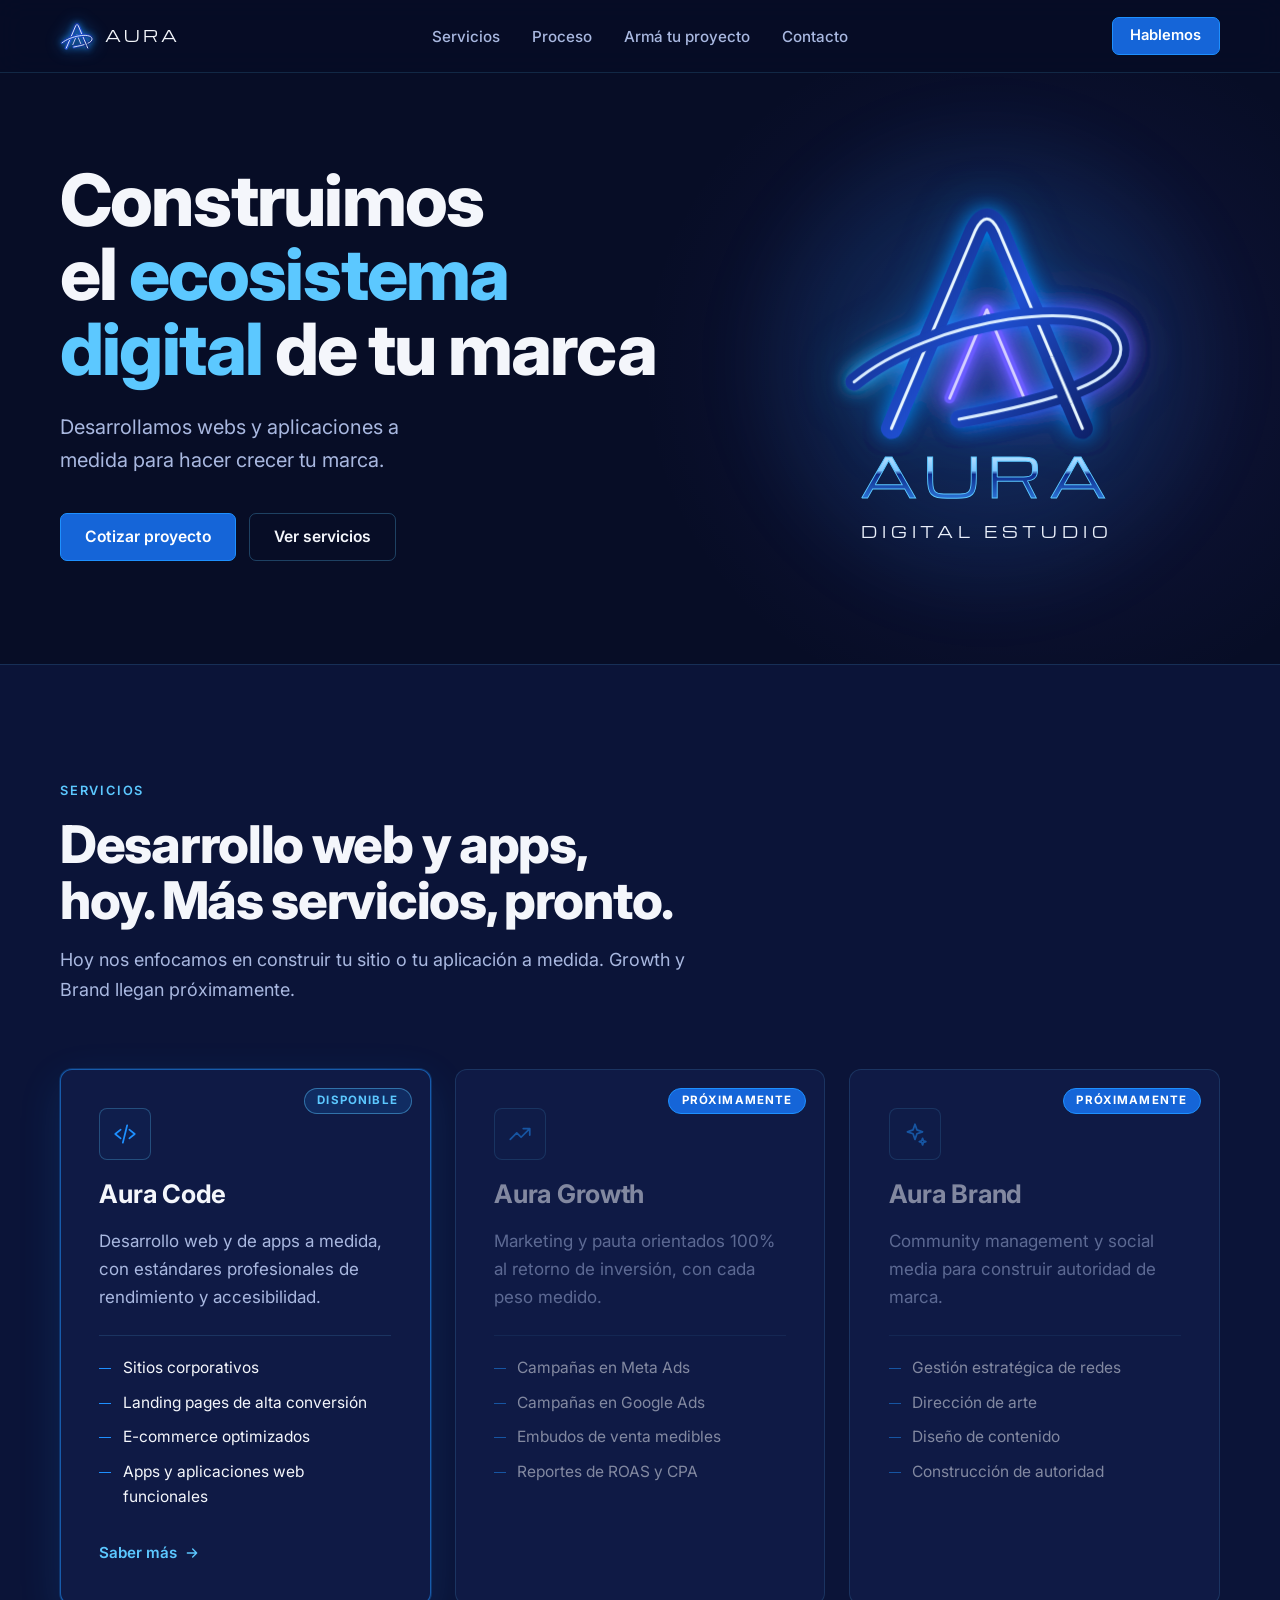
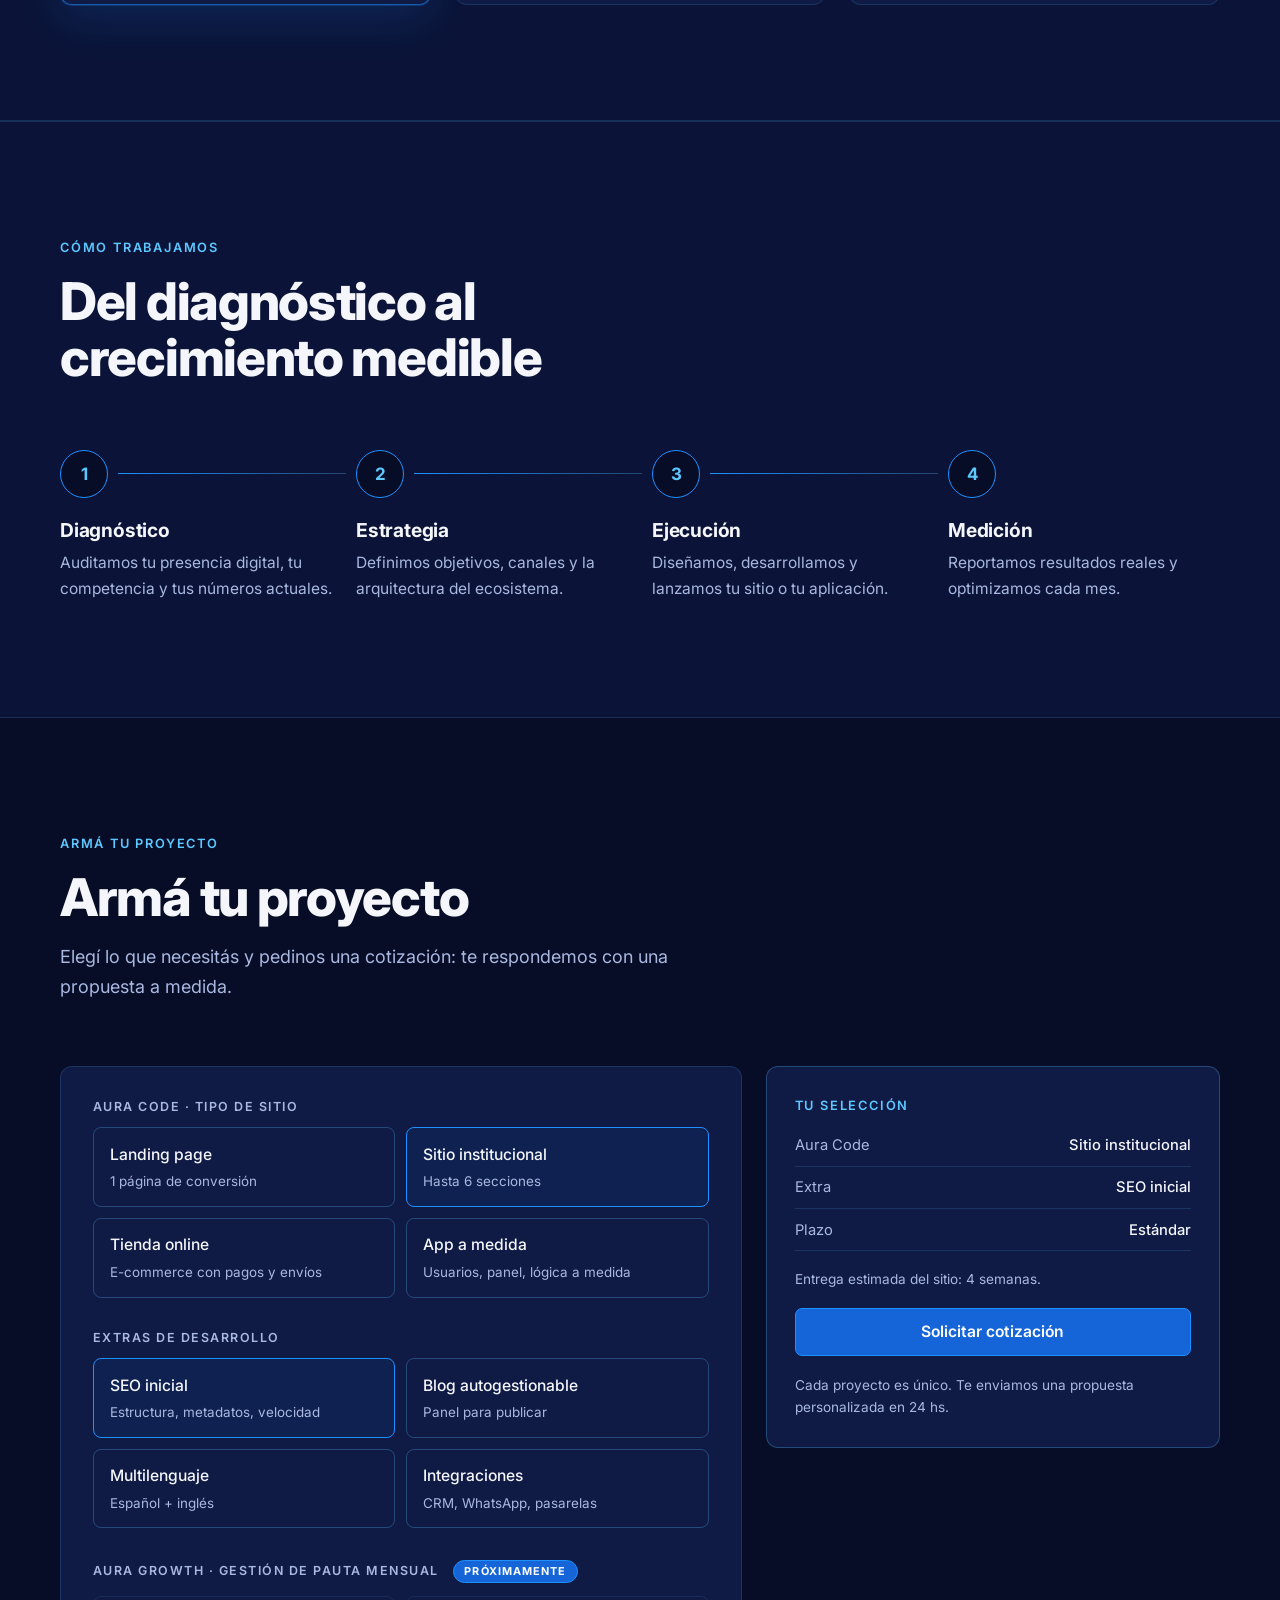
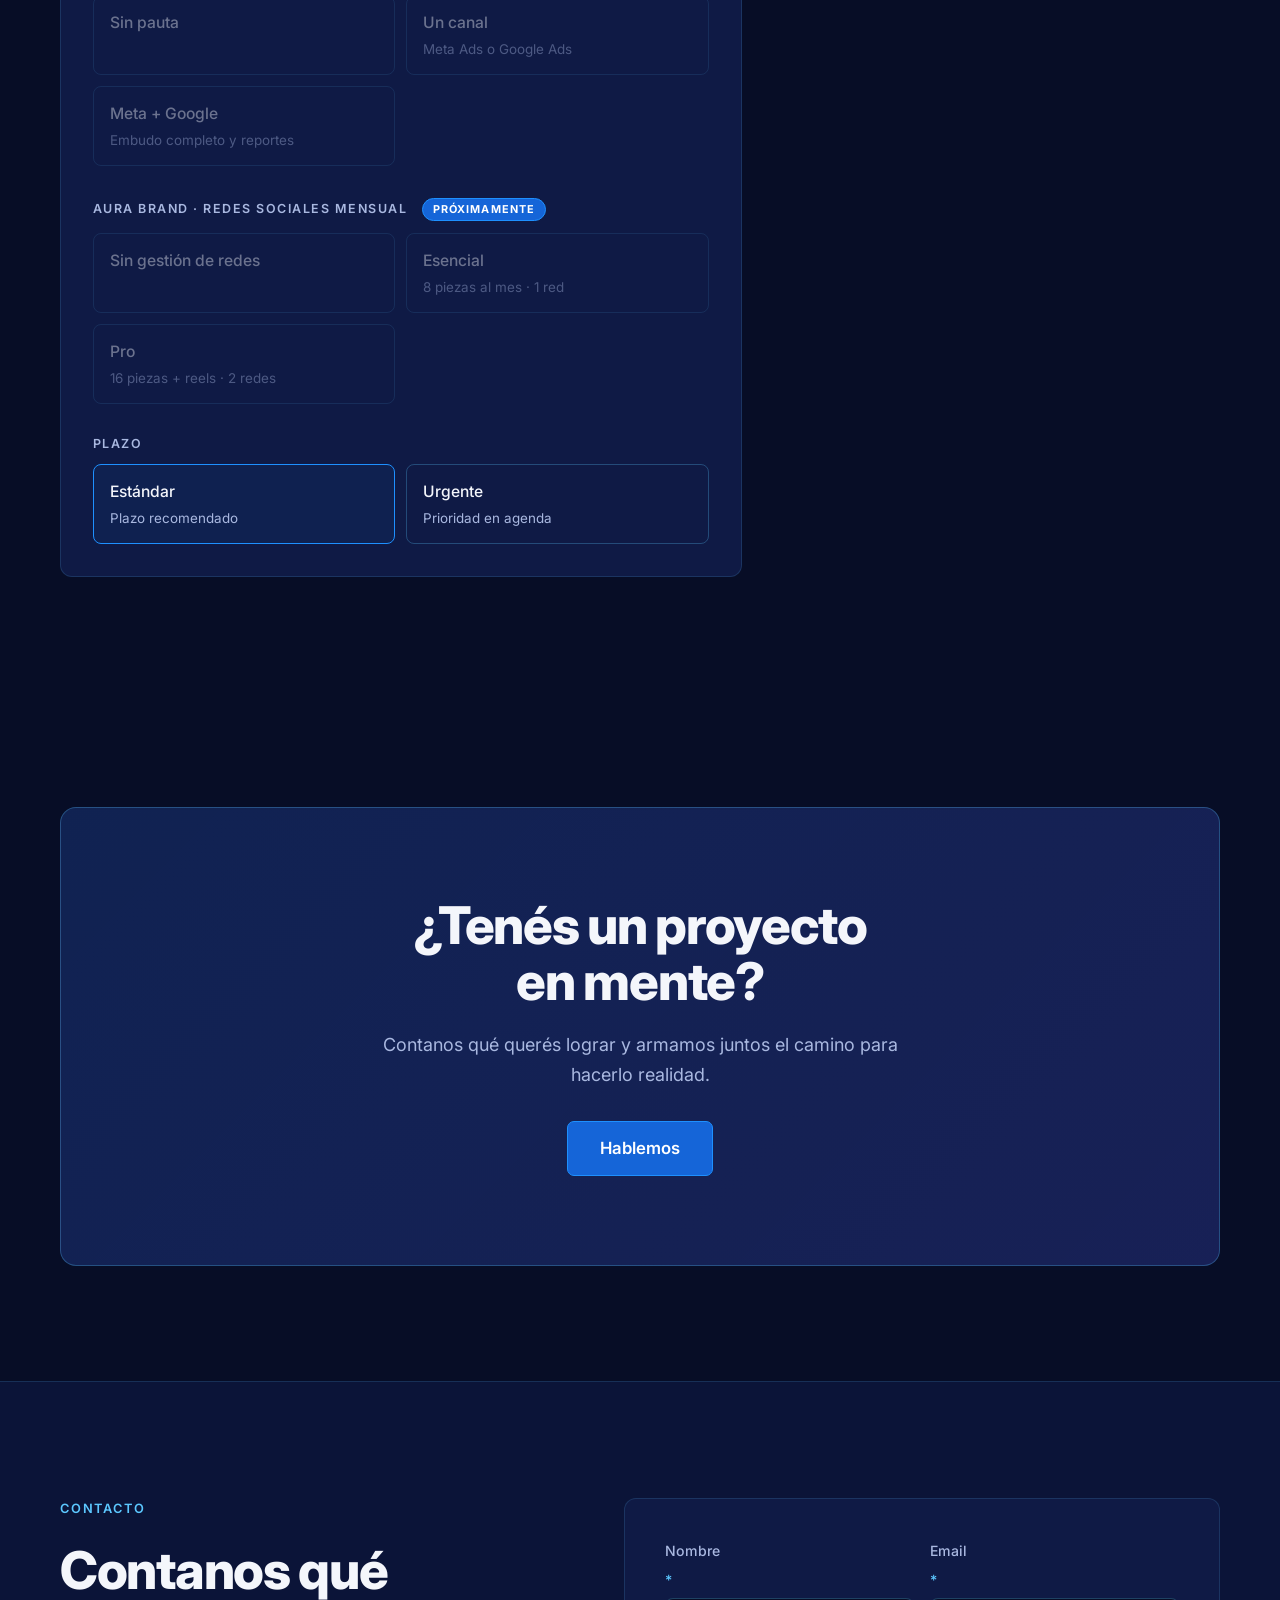
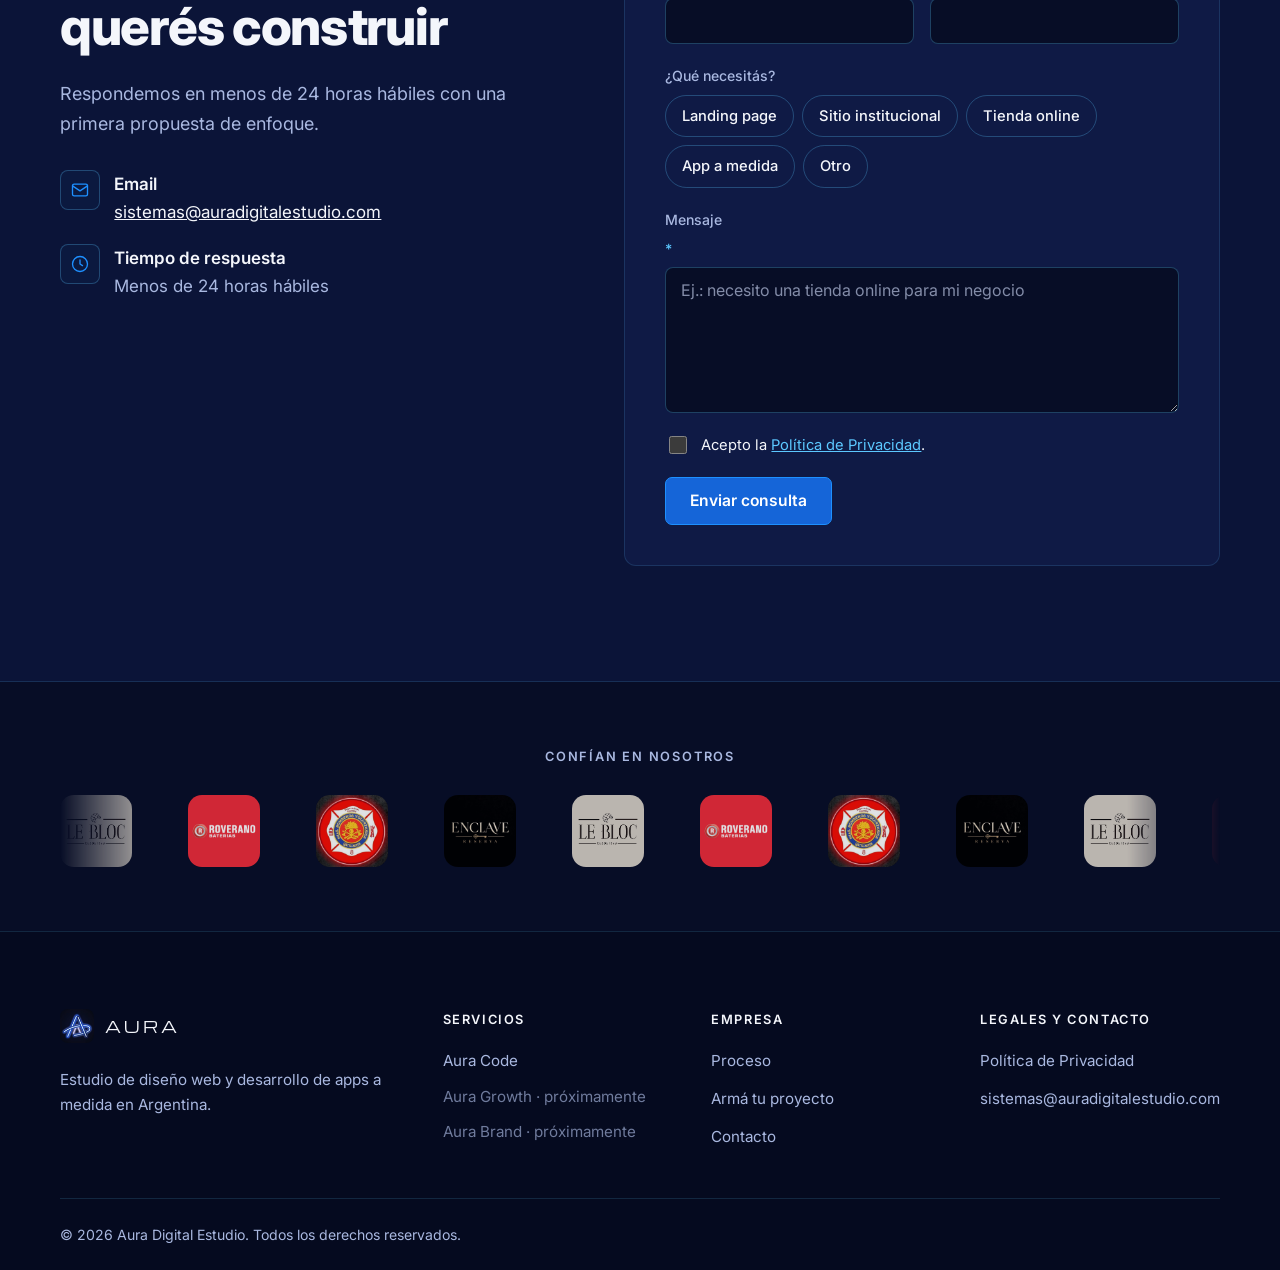
==== index.html @ 51f601b8 "Solo desarrollo web y apps activo (Growth y Brand 'Próximamente') y nuevo cliente Enclave Co-Authore" ====
<!doctype html>
<html lang="es">
<head>
<meta charset="utf-8">
<meta name="viewport" content="width=device-width,initial-scale=1,viewport-fit=cover">
<title>Aura Digital Estudio | Diseño web y desarrollo de apps a medida en Argentina</title>
<meta name="description" content="Estudio de diseño web y desarrollo de aplicaciones a medida en Argentina. Sitios, tiendas online y apps para hacer crecer tu marca. Pedí tu cotización online.">
<link rel="canonical" href="https://auradigitalestudio.com/">
<meta name="theme-color" content="#1e90ff">
<meta name="robots" content="index,follow,max-image-preview:large">

<!-- Open Graph / Twitter -->
<meta property="og:type" content="website">
<meta property="og:locale" content="es_AR">
<meta property="og:site_name" content="Aura Digital Estudio">
<meta property="og:title" content="Aura Digital Estudio | Diseño web y desarrollo de apps a medida en Argentina">
<meta property="og:description" content="Estudio de diseño web y desarrollo de aplicaciones a medida en Argentina. Sitios, tiendas online y apps para hacer crecer tu marca.">
<meta property="og:url" content="https://auradigitalestudio.com/">
<meta property="og:image" content="https://auradigitalestudio.com/img/og-image.jpg">
<meta property="og:image:width" content="1200">
<meta property="og:image:height" content="630">
<meta property="og:image:alt" content="Logo de Aura Digital Estudio, una letra A de neón azul y violeta">
<meta name="twitter:card" content="summary_large_image">
<meta name="twitter:title" content="Aura Digital Estudio | Diseño web y desarrollo de apps a medida en Argentina">
<meta name="twitter:description" content="Estudio de diseño web y desarrollo de aplicaciones a medida en Argentina. Sitios, tiendas online y apps para hacer crecer tu marca.">
<meta name="twitter:image" content="https://auradigitalestudio.com/img/og-image.jpg">

<!-- Favicons -->
<link rel="icon" href="favicon.ico?v=2" sizes="any">
<link rel="icon" type="image/png" sizes="32x32" href="favicon-32.png?v=2">
<link rel="apple-touch-icon" sizes="180x180" href="apple-touch-icon.png?v=2">
<link rel="manifest" href="site.webmanifest">

<!-- Fuentes -->
<link rel="preconnect" href="https://fonts.googleapis.com">
<link rel="preconnect" href="https://fonts.gstatic.com" crossorigin>
<link rel="stylesheet" href="https://fonts.googleapis.com/css2?family=Inter:wght@400;500;600;700;800&family=Michroma&display=swap">
<link rel="stylesheet" href="css/styles.css?v=10">
<link rel="stylesheet" href="css/logo.css?v=4">
<script>document.documentElement.classList.add("js")</script>

<script type="application/ld+json">
{
  "@context": "https://schema.org",
  "@type": "ProfessionalService",
  "name": "Aura Digital Estudio",
  "url": "https://auradigitalestudio.com/",
  "email": "sistemas@auradigitalestudio.com",
  "logo": "https://auradigitalestudio.com/img/logo.jpg",
  "image": "https://auradigitalestudio.com/img/og-image.jpg",
  "description": "Estudio de diseño web y desarrollo de apps a medida en Argentina.",
  "areaServed": { "@type": "Country", "name": "Argentina" },
  "knowsLanguage": "es-AR",
  "hasOfferCatalog": {
    "@type": "OfferCatalog",
    "name": "Servicios de Aura Digital Estudio",
    "itemListElement": [
      { "@type": "Offer", "itemOffered": { "@type": "Service", "name": "Aura Code", "description": "Desarrollo web y apps a medida." } }
    ]
  }
}
</script>
<script src="js/app.js?v=6" defer></script>
</head>
<body>
<a class="skip" href="#contenido">Saltar al contenido</a>

<nav class="nav" aria-label="Principal">
  <div class="wrap">
    <a class="brand" href="#inicio"><svg class="nav-logo" viewBox="70 0 260 260" width="34" height="34" aria-hidden="true" focusable="false"><defs><linearGradient id="nl-tube" gradientUnits="userSpaceOnUse" x1="80" y1="40" x2="320" y2="240"><stop offset="0" stop-color="#0a1a5c"/><stop offset=".5" stop-color="#1f4fd1"/><stop offset="1" stop-color="#0a1650"/></linearGradient></defs><g fill="none" stroke-linecap="round" stroke-linejoin="round"><path d="M118 222 L190 52 Q200 32 210 52 L282 222" stroke="url(#nl-tube)" stroke-width="26"/><path d="M118 222 L190 52 Q200 32 210 52 L282 222" stroke="#e8f7ff" stroke-width="7"/><path d="M168 196 L200 120 L232 196" stroke="#d6d0ff" stroke-width="7"/><path d="M86 182 C150 128 300 104 314 148 C324 182 250 200 176 214" stroke="url(#nl-tube)" stroke-width="22"/><path d="M86 182 C150 128 300 104 314 148 C324 182 250 200 176 214" stroke="#d9ecff" stroke-width="7"/></g><g fill="none" stroke-linecap="butt"><path d="M255.7 160 L272.7 200" stroke="url(#nl-tube)" stroke-width="26"/><path d="M255.7 160 L272.7 200" stroke="#e8f7ff" stroke-width="7"/></g></svg>AURA</a>
    <ul class="menu" id="menu">
      <li><a href="#servicios">Servicios</a></li>
      <li data-proj-link hidden><a href="#proyectos">Proyectos</a></li>
      <li><a href="#proceso">Proceso</a></li>
      <li><a href="#cotizador">Armá tu proyecto</a></li>
      <li><a href="#contacto">Contacto</a></li>
    </ul>
    <div class="nav-r">
      <a class="btn sm" href="#contacto">Hablemos</a>
      <button class="burger" id="burger" type="button" aria-expanded="false" aria-controls="menu" aria-label="Abrir menú">
        <svg class="b" viewBox="0 0 24 24" fill="none" stroke="currentColor" stroke-width="1.8" stroke-linecap="round" aria-hidden="true" focusable="false"><path d="M4 7h16M4 12h16M4 17h16"/></svg>
        <svg class="x" viewBox="0 0 24 24" fill="none" stroke="currentColor" stroke-width="1.8" stroke-linecap="round" aria-hidden="true" focusable="false"><path d="M6 6l12 12M18 6L6 18"/></svg>
      </button>
    </div>
  </div>
</nav>

<header class="hero" id="inicio">
  <div class="wrap">
    <div class="hero-copy">
      <h1>Construimos el <em>ecosistema digital</em> de tu marca</h1>
      <p class="sub">Desarrollamos webs y aplicaciones a medida para hacer crecer tu marca.</p>
      <div class="ctas">
        <a class="btn" href="#cotizador">Cotizar proyecto</a>
        <a class="btn ghost" href="#servicios">Ver servicios</a>
      </div>
    </div>
    <div class="hero-glow">
      <svg class="hero-logo" viewBox="0 0 400 330" role="img" aria-labelledby="hl-logo-title">
        <title id="hl-logo-title">Aura Digital Estudio</title>
        <defs>
          <linearGradient id="hl-metal" x1="0" y1="0" x2="0" y2="1">
            <stop offset="0" stop-color="#ffffff"/><stop offset=".45" stop-color="#7cc6ff"/>
            <stop offset=".5" stop-color="#0d2a8a"/><stop offset="1" stop-color="#3d9bff"/>
          </linearGradient>
          <linearGradient id="hl-tube" gradientUnits="userSpaceOnUse" x1="80" y1="40" x2="320" y2="240">
            <stop offset="0" stop-color="#0a1a5c"/><stop offset=".5" stop-color="#1f4fd1"/><stop offset="1" stop-color="#0a1650"/>
          </linearGradient>
          <linearGradient id="hl-swoosh" x1="0" y1="0" x2="1" y2="0">
            <stop offset="0" stop-color="#3ab8ff"/><stop offset=".55" stop-color="#1e6bff"/><stop offset="1" stop-color="#6a5cff"/>
          </linearGradient>
          <filter id="hl-glow" x="-40%" y="-40%" width="180%" height="180%">
            <feGaussianBlur stdDeviation="3" result="b1"/>
            <feGaussianBlur in="SourceGraphic" stdDeviation="9" result="b2"/>
            <feGaussianBlur in="SourceGraphic" stdDeviation="22" result="b3"/>
            <feMerge><feMergeNode in="b3"/><feMergeNode in="b2"/><feMergeNode in="b2"/><feMergeNode in="b1"/><feMergeNode in="SourceGraphic"/></feMerge>
          </filter>
          <radialGradient id="hl-flashg"><stop offset="0" stop-color="#bfe6ff" stop-opacity=".9"/><stop offset=".35" stop-color="#1e90ff" stop-opacity=".35"/><stop offset="1" stop-color="#1e90ff" stop-opacity="0"/></radialGradient>
        </defs>
        <circle class="flash" cx="200" cy="140" r="170" fill="url(#hl-flashg)"/>

        <g class="glowlayer" filter="url(#hl-glow)" fill="none" stroke-linecap="round" stroke-linejoin="round" stroke-width="9">
          <path d="M118 222 L190 52 Q200 32 210 52 L282 222" stroke="var(--cyan)"/>
          <path d="M168 196 L200 120 L232 196" stroke="var(--violet)"/>
          <path d="M86 182 C150 128 300 104 314 148 C324 182 250 200 176 214" stroke="url(#hl-swoosh)"/>
        </g>
        <!-- one continuous A (no seam at the apex), the ring on top, then a short patch of the right leg over the ring's lower pass = woven look -->
        <g fill="none" stroke-linecap="round" stroke-linejoin="round">
          <path class="tube t1" d="M118 222 L190 52 Q200 32 210 52 L282 222" stroke="url(#hl-tube)" stroke-width="18"/>
          <path class="neon n1" pathLength="1" d="M118 222 L190 52 Q200 32 210 52" stroke="var(--core)" stroke-width="2.6"/>
          <path class="neon n2" pathLength="1" d="M210 52 L282 222" stroke="var(--core)" stroke-width="2.6"/>
          <path class="neon n3" pathLength="1" d="M168 196 L200 120 L232 196" stroke="#d6d0ff" stroke-width="2.4"/>
          <path class="tube t4" d="M86 182 C150 128 300 104 314 148 C324 182 250 200 176 214" stroke="url(#hl-tube)" stroke-width="15"/>
          <path class="neon n4" pathLength="1" d="M86 182 C150 128 300 104 314 148 C324 182 250 200 176 214" stroke="#d9ecff" stroke-width="2.6"/>
        </g>
        <g class="patch" fill="none" stroke-linecap="butt">
      <path d="M255.7 160 L272.7 200" stroke="url(#hl-tube)" stroke-width="18"/>
      <path d="M255.7 160 L272.7 200" stroke="var(--core)" stroke-width="2.6"/>
        </g>
        <!-- traveling light along the swoosh -->
        <path class="spark" pathLength="1" d="M86 182 C150 128 300 104 314 148 C324 182 250 200 176 214" fill="none" stroke="#ffffff" stroke-width="4" stroke-linecap="round" filter="url(#hl-glow)"/>

        <!-- wordmark -->
        <text class="word" x="200" y="282" text-anchor="middle" font-family="Michroma, Eurostile, Arial Black, sans-serif" font-size="46" letter-spacing="6">AURA</text>
        <text class="hl-sub" x="200" y="316" text-anchor="middle" font-family="Michroma, Eurostile, Arial, sans-serif" font-size="13" fill="#eaf0fb">DIGITAL ESTUDIO</text>
      </svg>
    </div>
  </div>
</header>

<main id="contenido">
  <!-- Números de impacto: se muestra solo si hay valores cargados en STATS (js/app.js) -->
  <section class="stats" id="numeros" aria-label="Números de Aura Digital Estudio" hidden>
    <div class="wrap"><ul id="stats-list"></ul></div>
  </section>

  <section class="band alt" id="servicios" aria-labelledby="h-servicios">
    <div class="wrap">
      <div class="head reveal">
        <span class="eyebrow">Servicios</span>
        <h2 id="h-servicios">Desarrollo web y apps, hoy. Más servicios, pronto.</h2>
        <p class="lead">Hoy nos enfocamos en construir tu sitio o tu aplicación a medida. Growth y Brand llegan próximamente.</p>
      </div>
      <div class="services">
        <article class="svc main reveal" data-servicio="Code">
          <span class="soon-badge ok">Disponible</span>
          <span class="ico"><svg viewBox="0 0 24 24" aria-hidden="true" focusable="false"><path d="M8 8l-5 4 5 4M16 8l5 4-5 4M14 4l-4 16"/></svg></span>
          <h3>Aura Code</h3>
          <p>Desarrollo web y de apps a medida, con estándares profesionales de rendimiento y accesibilidad.</p>
          <ul>
            <li>Sitios corporativos</li>
            <li>Landing pages de alta conversión</li>
            <li>E-commerce optimizados</li>
            <li>Apps y aplicaciones web funcionales</li>
          </ul>
          <a class="link" href="#cotizador" aria-label="Saber más sobre Aura Code">Saber más <svg viewBox="0 0 24 24" fill="none" stroke="currentColor" stroke-width="2" stroke-linecap="round" stroke-linejoin="round" aria-hidden="true" focusable="false"><path d="M5 12h14M13 6l6 6-6 6"/></svg></a>
        </article>
        <article class="svc soon reveal" data-servicio="Growth">
          <span class="soon-badge" data-soon>Próximamente</span>
          <span class="ico"><svg viewBox="0 0 24 24" aria-hidden="true" focusable="false"><path d="M3 17l6-6 4 4 8-8M15 7h6v6"/></svg></span>
          <h3>Aura Growth</h3>
          <p>Marketing y pauta orientados 100% al retorno de inversión, con cada peso medido.</p>
          <ul>
            <li>Campañas en Meta Ads</li>
            <li>Campañas en Google Ads</li>
            <li>Embudos de venta medibles</li>
            <li>Reportes de ROAS y CPA</li>
          </ul>
          <a class="link" hidden data-active-only href="#cotizador" aria-label="Saber más sobre Aura Growth">Saber más <svg viewBox="0 0 24 24" fill="none" stroke="currentColor" stroke-width="2" stroke-linecap="round" stroke-linejoin="round" aria-hidden="true" focusable="false"><path d="M5 12h14M13 6l6 6-6 6"/></svg></a>
        </article>
        <article class="svc soon reveal" data-servicio="Brand">
          <span class="soon-badge" data-soon>Próximamente</span>
          <span class="ico"><svg viewBox="0 0 24 24" aria-hidden="true" focusable="false"><path d="M12 3l1.8 5.2L19 10l-5.2 1.8L12 17l-1.8-5.2L5 10l5.2-1.8zM19 16l.8 2.2L22 19l-2.2.8L19 22l-.8-2.2L16 19l2.2-.8z"/></svg></span>
          <h3>Aura Brand</h3>
          <p>Community management y social media para construir autoridad de marca.</p>
          <ul>
            <li>Gestión estratégica de redes</li>
            <li>Dirección de arte</li>
            <li>Diseño de contenido</li>
            <li>Construcción de autoridad</li>
          </ul>
          <a class="link" hidden data-active-only href="#cotizador" aria-label="Saber más sobre Aura Brand">Saber más <svg viewBox="0 0 24 24" fill="none" stroke="currentColor" stroke-width="2" stroke-linecap="round" stroke-linejoin="round" aria-hidden="true" focusable="false"><path d="M5 12h14M13 6l6 6-6 6"/></svg></a>
        </article>
      </div>
    </div>
  </section>

  <section class="band" id="proyectos" aria-labelledby="h-proyectos" hidden>
    <div class="wrap">
      <div class="head reveal">
        <span class="eyebrow">Proyectos</span>
        <h2 id="h-proyectos">Casos de éxito</h2>
        <p class="lead">Trabajos de desarrollo web y apps: el desafío de cada cliente y lo que logramos.</p>
      </div>
      <div class="cases" id="proj-grid"></div>
    </div>
  </section>

  <section class="band alt" id="proceso" aria-labelledby="h-proceso">
    <div class="wrap">
      <div class="head reveal">
        <span class="eyebrow">Cómo trabajamos</span>
        <h2 id="h-proceso">Del diagnóstico al crecimiento medible</h2>
      </div>
      <ol class="steps">
        <li class="reveal"><h3>Diagnóstico</h3><p>Auditamos tu presencia digital, tu competencia y tus números actuales.</p></li>
        <li class="reveal"><h3>Estrategia</h3><p>Definimos objetivos, canales y la arquitectura del ecosistema.</p></li>
        <li class="reveal"><h3>Ejecución</h3><p>Diseñamos, desarrollamos y lanzamos tu sitio o tu aplicación.</p></li>
        <li class="reveal"><h3>Medición</h3><p>Reportamos resultados reales y optimizamos cada mes.</p></li>
      </ol>
    </div>
  </section>

  <section class="band" id="cotizador" aria-labelledby="h-cotizador">
    <div class="wrap">
      <div class="head reveal">
        <span class="eyebrow">Armá tu proyecto</span>
        <h2 id="h-cotizador">Armá tu proyecto</h2>
        <p class="lead">Elegí lo que necesitás y pedinos una cotización: te respondemos con una propuesta a medida.</p>
      </div>
      <div class="quote">
        <div class="qbox" id="q-form">
          <div class="qgroup" role="group" aria-labelledby="qg-site">
            <h3 id="qg-site">Aura Code · Tipo de sitio</h3>
            <div class="opts" id="q-site"></div>
          </div>
          <div class="qgroup" role="group" aria-labelledby="qg-extras">
            <h3 id="qg-extras">Extras de desarrollo</h3>
            <div class="opts" id="q-extras"></div>
          </div>
          <div class="qgroup soon" role="group" aria-labelledby="qg-growth" data-servicio="Growth">
            <h3 id="qg-growth">Aura Growth · Gestión de pauta mensual <span class="soon-badge inline" data-soon>Próximamente</span></h3>
            <div class="opts" id="q-growth"></div>
          </div>
          <div class="qgroup soon" role="group" aria-labelledby="qg-brand" data-servicio="Brand">
            <h3 id="qg-brand">Aura Brand · Redes sociales mensual <span class="soon-badge inline" data-soon>Próximamente</span></h3>
            <div class="opts" id="q-brand"></div>
          </div>
          <div class="qgroup" role="group" aria-labelledby="qg-time">
            <h3 id="qg-time">Plazo</h3>
            <div class="opts" id="q-time"></div>
          </div>
        </div>
        <aside class="summary" aria-live="polite" aria-label="Tu selección">
          <span class="eyebrow">Tu selección</span>
          <dl id="q-lines"></dl>
          <p class="fine" id="q-weeks"></p>
          <button class="btn" id="q-send" type="button">Solicitar cotización</button>
          <p class="fine">Cada proyecto es único. Te enviamos una propuesta personalizada en 24 hs.</p>
        </aside>
      </div>
    </div>
  </section>

  <section class="cta" aria-labelledby="h-cta">
    <div class="wrap">
      <div class="cta-box reveal">
        <h2 id="h-cta">¿Tenés un proyecto en mente?</h2>
        <p>Contanos qué querés lograr y armamos juntos el camino para hacerlo realidad.</p>
        <a class="btn" href="#contacto">Hablemos</a>
      </div>
    </div>
  </section>

  <section class="band alt" id="contacto" aria-labelledby="h-contacto">
    <div class="wrap">
      <div class="contact">
        <div class="info reveal">
          <span class="eyebrow">Contacto</span>
          <h2 id="h-contacto">Contanos qué querés construir</h2>
          <p class="lead">Respondemos en menos de 24 horas hábiles con una primera propuesta de enfoque.</p>
          <ul>
            <li>
              <span class="ico"><svg viewBox="0 0 24 24" aria-hidden="true" focusable="false"><rect x="3" y="5" width="18" height="14" rx="2"/><path d="M3 7l9 6 9-6"/></svg></span>
              <span><b>Email</b><a href="mailto:sistemas@auradigitalestudio.com">sistemas@auradigitalestudio.com</a></span>
            </li>
            <li>
              <span class="ico"><svg viewBox="0 0 24 24" aria-hidden="true" focusable="false"><circle cx="12" cy="12" r="9"/><path d="M12 7v5l3 2"/></svg></span>
              <span><b>Tiempo de respuesta</b>Menos de 24 horas hábiles</span>
            </li>
          </ul>
        </div>
        <div class="formcard reveal">
        <form id="c-form" novalidate>
          <div class="fields">
            <div>
              <label for="c-name">Nombre <span class="req" aria-hidden="true">*</span><input id="c-name" type="text" autocomplete="name" required aria-describedby="e-name"></label>
              <p class="field-err" id="e-name" role="alert"></p>
            </div>
            <div>
              <label for="c-mail">Email <span class="req" aria-hidden="true">*</span><input id="c-mail" type="email" autocomplete="email" required aria-describedby="e-mail"></label>
              <p class="field-err" id="e-mail" role="alert"></p>
            </div>
          </div>
          <fieldset style="border:0;margin:0;padding:0;display:grid;gap:.5rem;min-width:0">
            <legend style="font-size:.88rem;font-weight:500;color:var(--muted);margin-bottom:.5rem;padding:0">¿Qué necesitás?</legend>
            <div class="chips">
              <input type="checkbox" id="c-landing" value="Landing page"><label for="c-landing">Landing page</label>
              <input type="checkbox" id="c-sitio" value="Sitio institucional"><label for="c-sitio">Sitio institucional</label>
              <input type="checkbox" id="c-tienda" value="Tienda online"><label for="c-tienda">Tienda online</label>
              <input type="checkbox" id="c-app" value="App a medida"><label for="c-app">App a medida</label>
              <input type="checkbox" id="c-otro" value="Otro"><label for="c-otro">Otro</label>
              <!-- Listos para reactivar: poné Growth/Brand en true en SERVICIOS_ACTIVOS (js/app.js): se muestran solos -->
              <input type="checkbox" id="c-growth" value="Aura Growth" hidden data-servicio="Growth" data-active-only><label for="c-growth" hidden data-servicio="Growth" data-active-only>Aura Growth</label>
              <input type="checkbox" id="c-brand" value="Aura Brand" hidden data-servicio="Brand" data-active-only><label for="c-brand" hidden data-servicio="Brand" data-active-only>Aura Brand</label>
            </div>
          </fieldset>
          <div>
            <label for="c-msg">Mensaje <span class="req" aria-hidden="true">*</span><textarea id="c-msg" rows="6" required placeholder="Ej.: necesito una tienda online para mi negocio" aria-describedby="e-msg"></textarea></label>
            <p class="field-err" id="e-msg" role="alert"></p>
          </div>
          <!-- Honeypot de Web3Forms: oculto para personas, los bots lo tildan -->
          <input type="checkbox" name="botcheck" id="c-botcheck" class="hp" tabindex="-1" autocomplete="off" aria-hidden="true">
          <div>
            <label class="consent" for="c-priv"><input type="checkbox" id="c-priv" required aria-describedby="e-priv"><span>Acepto la <a href="privacidad.html" target="_blank" rel="noopener">Política de Privacidad</a>.</span></label>
            <p class="field-err" id="e-priv" role="alert"></p>
          </div>
          <div><button class="btn" type="submit" id="c-submit">Enviar consulta</button></div>
          <p class="note" id="c-note" role="status" hidden></p>
          <div class="fallback" id="c-fallback" hidden>
            <p>Enviala desde tu correo: ya dejamos el mensaje armado.</p>
            <div class="row">
              <a class="btn" id="c-mailto" href="#">Abrir en mi correo</a>
              <button class="btn ghost" type="button" id="c-copy">Copiar mensaje</button>
            </div>
            <p>Si no se abre tu correo, escribinos a <code id="c-addr"></code></p>
          </div>
        </form>
        </div>
      </div>
    </div>
  </section>

  <!-- Clientes: se muestra solo si CLIENTES (js/app.js) tiene elementos -->
  <section class="clients" id="clientes" aria-labelledby="h-clientes" hidden>
    <div class="wrap">
      <p id="h-clientes">Confían en nosotros</p>
      <div class="marquee"><ul id="clients-list"></ul></div>
    </div>
  </section>
</main>

<footer>
  <div class="wrap">
    <div class="fgrid">
      <div>
        <a class="brand" href="#inicio"><img src="img/logo-mark.webp" alt="" width="34" height="34">AURA</a>
        <p>Estudio de diseño web y desarrollo de apps a medida en Argentina.</p>
      </div>
      <div>
        <h4>Servicios</h4>
        <ul>
          <li><a href="#servicios">Aura Code</a></li>
          <li class="soon-li">Aura Growth · próximamente</li>
          <li class="soon-li">Aura Brand · próximamente</li>
        </ul>
      </div>
      <div>
        <h4>Empresa</h4>
        <ul>
          <li data-proj-link hidden><a href="#proyectos">Proyectos</a></li>
          <li><a href="#proceso">Proceso</a></li>
          <li><a href="#cotizador">Armá tu proyecto</a></li>
          <li><a href="#contacto">Contacto</a></li>
        </ul>
      </div>
      <div>
        <h4>Legales y contacto</h4>
        <ul>
          <li><a href="privacidad.html">Política de Privacidad</a></li>
          <li><button class="linkbtn" type="button" id="cookie-prefs" hidden>Preferencias de cookies</button></li>
          <li><a href="mailto:sistemas@auradigitalestudio.com">sistemas@auradigitalestudio.com</a></li>
        </ul>
      </div>
    </div>
    <div class="fbottom">© <span data-year>2026</span> Aura Digital Estudio. Todos los derechos reservados.</div>
  </div>
</footer>

<a class="wa" id="wa-btn" href="#" target="_blank" rel="noopener noreferrer" aria-label="Escribinos por WhatsApp (se abre en una pestaña nueva)" hidden><svg viewBox="0 0 24 24" aria-hidden="true" focusable="false"><path d="M17.472 14.382c-.297-.149-1.758-.867-2.03-.967-.273-.099-.471-.148-.67.15-.197.297-.767.966-.94 1.164-.173.199-.347.223-.644.075-.297-.15-1.255-.463-2.39-1.475-.883-.788-1.48-1.761-1.653-2.059-.173-.297-.018-.458.13-.606.134-.133.298-.347.446-.52.149-.174.198-.298.298-.497.099-.198.05-.371-.025-.52-.075-.149-.669-1.612-.916-2.207-.242-.579-.487-.5-.669-.51-.173-.008-.371-.01-.57-.01-.198 0-.52.074-.792.372-.272.297-1.04 1.016-1.04 2.479 0 1.462 1.065 2.875 1.213 3.074.149.198 2.096 3.2 5.077 4.487.709.306 1.262.489 1.694.625.712.227 1.36.195 1.871.118.571-.085 1.758-.719 2.006-1.413.248-.694.248-1.289.173-1.413-.074-.124-.272-.198-.57-.347m-5.421 7.403h-.004a9.87 9.87 0 01-5.031-1.378l-.361-.214-3.741.982.998-3.648-.235-.374a9.86 9.86 0 01-1.51-5.26c.001-5.45 4.436-9.884 9.888-9.884 2.64 0 5.122 1.03 6.988 2.898a9.825 9.825 0 012.893 6.994c-.003 5.45-4.437 9.884-9.885 9.884m8.413-18.297A11.815 11.815 0 0012.05 0C5.495 0 .16 5.335.157 11.892c0 2.096.547 4.142 1.588 5.945L.057 24l6.305-1.654a11.882 11.882 0 005.683 1.448h.005c6.554 0 11.89-5.335 11.893-11.893a11.821 11.821 0 00-3.48-8.413z"/></svg></a>
</body>
</html>
---- css/styles.css ----
/* ============================================================
   Aura Digital Estudio — estilos
   Sistema de diseño "corporativo tech": fondo casi negro, secciones alternadas,
   un solo acento (cian del logo), violeta solo en detalles, tipografía Inter.
   ============================================================ */
[hidden]{display:none!important}
:root{
  --bg:#070d26;
  --bg-2:#0b1438;
  --card:#0f1a45;
  --footer:#050a1f;
  --line:rgba(92,200,255,.15);
  --line-2:rgba(92,200,255,.28);
  --text:#f4f6fb;
  --muted:#a9b8e0;
  --accent:#1e90ff;       /* azul eléctrico: bordes, íconos, foco */
  --accent-text:#5cc8ff;  /* acento claro: textos destacados y hovers */
  --btn:#1565d8;          /* fondo de botones (texto blanco, contraste AA) */
  --btn-hover:#1a73e8;
  --violet:#6a5cff;
  --on-accent:#fff;
  --ok:#5cf2b0;
  --warn:#ffc86b;
  --err:#ff8aa5;
  --f:"Inter",system-ui,-apple-system,"Segoe UI",Roboto,sans-serif;
  --f-brand:"Michroma","Eurostile",Arial,sans-serif;
  --r:12px;--r-sm:8px;--r-btn:7px;
  --gut:max(20px,env(safe-area-inset-left,0px));
  --sec:clamp(72px,9vw,128px);
  color-scheme:dark;
}
*{box-sizing:border-box}
html{scroll-behavior:smooth;scroll-padding-top:84px;-webkit-text-size-adjust:100%}
body{margin:0;background:var(--bg);color:var(--text);font-family:var(--f);font-size:1.0625rem;line-height:1.65;-webkit-font-smoothing:antialiased;overflow-x:hidden}
body::before{content:"";position:fixed;inset:0 0 auto;height:env(safe-area-inset-top,0px);z-index:60;background:var(--bg)}
img{max-width:100%}
a{color:var(--accent-text)}
:focus-visible{outline:2px solid var(--accent);outline-offset:3px;border-radius:4px}
h1,h2,h3,h4{margin:0;text-wrap:balance}
h1,h2{font-weight:800;letter-spacing:-.025em;line-height:1.08}
h2{font-size:clamp(2rem,4.4vw,3.25rem)}
h3{font-weight:700;letter-spacing:-.01em;line-height:1.25}
p{margin:0}
.wrap{max-width:1200px;margin:0 auto;padding-left:var(--gut);padding-right:max(20px,env(safe-area-inset-right,0px))}
.eyebrow{font-size:.8rem;font-weight:600;letter-spacing:.14em;text-transform:uppercase;color:var(--accent-text)}
.lead{color:var(--muted);font-size:1.125rem;max-width:58ch}

/* secciones */
section.band{padding-block:var(--sec)}
section.band.alt{background:var(--bg-2);border-block:1px solid var(--line)}
.head{display:grid;gap:1rem;margin-bottom:clamp(40px,5vw,64px);max-width:760px}

/* botones */
.btn{display:inline-flex;align-items:center;justify-content:center;gap:.5rem;font:600 .98rem var(--f);padding:.85rem 1.5rem;border-radius:var(--r-btn);border:1px solid var(--accent);color:var(--on-accent);background:var(--btn);text-decoration:none;cursor:pointer;transition:background .2s,border-color .2s,transform .2s;line-height:1.2}
.btn:hover{background:var(--btn-hover);border-color:var(--accent-text);box-shadow:0 0 22px rgba(30,144,255,.5);transform:translateY(-1px)}
.btn.ghost{background:transparent;color:var(--text);border-color:var(--line-2)}
.btn.ghost:hover{border-color:var(--accent);background:rgba(30,144,255,.06)}
.btn.sm{padding:.6rem 1.1rem;font-size:.92rem}
.btn:disabled{opacity:.45;cursor:not-allowed;transform:none}
.link{display:inline-flex;align-items:center;gap:.4rem;font-weight:600;font-size:.95rem;text-decoration:none;color:var(--accent-text)}
.link:hover{text-decoration:underline;text-underline-offset:4px}
.link svg{width:16px;height:16px;transition:transform .2s}
.link:hover svg{transform:translateX(3px)}
.linkbtn{background:none;border:0;padding:0;font:inherit;color:inherit;text-decoration:underline;text-underline-offset:3px;cursor:pointer;text-align:left}
.linkbtn:hover{color:var(--accent-text)}

/* accesibilidad */
.skip{position:absolute;left:16px;top:-80px;z-index:100;background:var(--btn);color:var(--on-accent);padding:.6rem 1rem;border-radius:var(--r-btn);font-weight:700;text-decoration:none}
.skip:focus{top:calc(env(safe-area-inset-top,0px) + 8px)}
::placeholder{color:#838ca8;opacity:1}

/* menú */
.nav{position:sticky;top:env(safe-area-inset-top,0px);z-index:50;background:rgba(7,13,38,.85);backdrop-filter:blur(14px);-webkit-backdrop-filter:blur(14px);border-bottom:1px solid var(--line)}
.nav .wrap{display:grid;grid-template-columns:1fr auto 1fr;align-items:center;gap:var(--gut);height:72px}
.brand{display:inline-flex;align-items:center;gap:.7rem;text-decoration:none;color:var(--text);font-family:var(--f-brand);font-size:.95rem;letter-spacing:.2em;justify-self:start}
.brand img{width:34px;height:34px;border-radius:8px;display:block}
.menu{list-style:none;display:flex;gap:2rem;margin:0;padding:0}
.menu a{color:var(--muted);text-decoration:none;font-size:.95rem;font-weight:500;padding:.5rem 0;transition:color .2s}
.menu a:hover{color:var(--text)}
.nav-r{display:flex;align-items:center;gap:.6rem;justify-self:end}
.burger{display:none;width:44px;height:44px;border:1px solid var(--line-2);border-radius:var(--r-btn);background:transparent;color:var(--text);cursor:pointer;place-items:center;padding:0}
.burger svg{width:22px;height:22px}
.burger .x{display:none}
.burger[aria-expanded="true"] .x{display:block}
.burger[aria-expanded="true"] .b{display:none}
@media (max-width:900px){
  .nav .wrap{grid-template-columns:1fr auto}
  .burger{display:grid}
  .menu{display:none;position:absolute;left:0;right:0;top:100%;flex-direction:column;gap:0;background:var(--bg);border-bottom:1px solid var(--line);padding:.5rem var(--gut) 1rem}
  .menu.open{display:flex}
  .menu a{display:block;padding:.9rem 0;font-size:1.05rem;border-bottom:1px solid var(--line)}
  .menu li:last-child a{border-bottom:0}
}

/* hero */
.hero{position:relative;overflow:hidden;padding-block:clamp(48px,7vw,96px) clamp(56px,8vw,112px)}
.hero::before{content:"";position:absolute;right:-10%;top:-10%;width:60%;height:120%;background:radial-gradient(closest-side,rgba(106,92,255,.11),transparent);pointer-events:none}
.hero .wrap{position:relative;display:grid;grid-template-columns:minmax(0,1.15fr) minmax(0,.85fr);gap:clamp(24px,5vw,72px);align-items:center}
.hero h1{font-size:clamp(2.5rem,6.2vw,4.5rem);line-height:1.04;margin-bottom:1.5rem}
.hero h1 em{font-style:normal;color:var(--accent-text)}
.hero .sub{text-wrap:balance;color:var(--muted);font-size:clamp(1.05rem,1.6vw,1.25rem);max-width:56ch;margin-bottom:2.25rem}
.hero .ctas{display:flex;gap:.8rem;flex-wrap:wrap}
@media (max-width:900px){.hero .wrap{grid-template-columns:1fr}.hero .sub{max-width:none}}

/* logo 3D: escenario con perspectiva > flotación > tarjeta que se inclina (logo + eco difuso + brillo) */
.logo3d{position:relative;width:min(480px,100%);max-width:100%;margin:0 auto;perspective:1100px;animation:float 7s ease-in-out infinite}
.tilt{position:relative;transform-style:preserve-3d;transform:rotateX(var(--rx,0deg)) rotateY(var(--ry,0deg));transition:transform .6s cubic-bezier(.2,.8,.2,1);will-change:transform}
.tilt.live{transition:transform .12s linear}
.tilt.idle{animation:sway 9s ease-in-out infinite}
.logo3d picture{display:contents}
.logo3d img{position:relative;display:block;width:100%;height:auto;max-width:100%;
  -webkit-mask-image:radial-gradient(ellipse 50% 50% at 50% 50%,#000 60%,transparent 100%);
          mask-image:radial-gradient(ellipse 50% 50% at 50% 50%,#000 60%,transparent 100%)}
.logo3d img.main{transform:translateZ(40px);animation:glow 6s ease-in-out infinite}
.logo3d img.echo{position:absolute;inset:0;transform:translateZ(-70px) scale(1.06);filter:blur(26px) saturate(1.6);opacity:.4;pointer-events:none}
.glare{position:absolute;inset:0;transform:translateZ(41px);pointer-events:none;mix-blend-mode:screen;opacity:var(--go,0);transition:opacity .4s;
  background:radial-gradient(circle at var(--gx,50%) var(--gy,35%),rgba(92,200,255,.25),rgba(106,92,255,.07) 22%,transparent 42%);
  -webkit-mask-image:radial-gradient(ellipse 50% 50% at 50% 50%,#000 60%,transparent 100%);
          mask-image:radial-gradient(ellipse 50% 50% at 50% 50%,#000 60%,transparent 100%)}
@keyframes glow{0%,100%{filter:brightness(1)}50%{filter:brightness(1.1) saturate(1.08)}}
@keyframes float{0%,100%{transform:translateY(0)}50%{transform:translateY(-8px)}}
@keyframes sway{0%,100%{transform:rotateX(4deg) rotateY(-10deg)}50%{transform:rotateX(-3deg) rotateY(10deg)}}

/* números de impacto */
.stats{border-block:1px solid var(--line);background:var(--bg-2)}
.stats ul{list-style:none;margin:0;padding:clamp(32px,4vw,56px) 0;display:grid;grid-template-columns:repeat(4,minmax(0,1fr));gap:2rem}
.stats li{display:grid;gap:.35rem}
.stats b{font-size:clamp(2.25rem,4.5vw,3.5rem);font-weight:800;letter-spacing:-.03em;line-height:1;color:var(--text)}
.stats span{color:var(--muted);font-size:.95rem}
@media (max-width:700px){.stats ul{grid-template-columns:repeat(2,minmax(0,1fr))}}

/* clientes */
.clients{padding-block:clamp(40px,5vw,64px)}
.clients p{text-align:center;color:var(--muted);font-size:.8rem;font-weight:600;letter-spacing:.14em;text-transform:uppercase;margin-bottom:1.75rem}
.clients ul{list-style:none;margin:0;padding:0;display:flex;align-items:center;width:max-content;animation:marquee var(--dur,30s) linear infinite}
.clients li{flex:none;display:flex;align-items:center;margin-right:3.5rem}
.clients .marquee{overflow:hidden;-webkit-mask-image:linear-gradient(90deg,transparent,#000 8%,#000 92%,transparent);mask-image:linear-gradient(90deg,transparent,#000 8%,#000 92%,transparent)}
.clients .marquee:hover ul{animation-play-state:paused}
.clients img{display:block;height:72px;width:72px;border-radius:14px;object-fit:contain;opacity:.88;transition:opacity .2s}
.clients a:hover img,.clients li:hover img{opacity:1}
@keyframes marquee{to{transform:translateX(-50%)}}

/* servicios */
.services{display:grid;grid-template-columns:repeat(3,minmax(0,1fr));gap:1.5rem}
@media (max-width:960px){.services{grid-template-columns:1fr}}
.svc{position:relative;background:var(--card);border:1px solid var(--line);border-radius:var(--r);padding:clamp(28px,3vw,40px);display:flex;flex-direction:column;gap:1.1rem;transition:border-color .25s,transform .25s}
.svc:hover{border-color:rgba(30,144,255,.45);transform:translateY(-3px)}
.ico{width:52px;height:52px;border-radius:var(--r-sm);border:1px solid var(--line-2);display:grid;place-items:center;color:var(--accent);background:rgba(30,144,255,.04)}
.ico svg{width:26px;height:26px;fill:none;stroke:currentColor;stroke-width:1.6;stroke-linecap:round;stroke-linejoin:round}
.svc h3{font-size:1.6rem}
.svc p{color:var(--muted)}
.svc ul{list-style:none;margin:.4rem 0 0;padding:1.2rem 0 0;border-top:1px solid var(--line);display:grid;gap:.55rem;font-size:.97rem}
.svc li{display:flex;gap:.7rem;align-items:baseline}
.svc li::before{content:"";flex:none;width:12px;height:1px;background:var(--accent);transform:translateY(-4px)}
.svc .link{margin-top:auto;padding-top:.8rem}

/* proyectos (casos de éxito) */
.cases{display:grid;grid-template-columns:repeat(2,minmax(0,1fr));gap:1.5rem}
@media (max-width:860px){.cases{grid-template-columns:1fr}}
.case{background:var(--card);border:1px solid var(--line);border-radius:var(--r);overflow:hidden;display:flex;flex-direction:column;min-width:0;transition:border-color .25s}
.case:hover{border-color:rgba(30,144,255,.45)}
.case img{display:block;width:100%;aspect-ratio:16/10;object-fit:cover;background:var(--bg)}
.case .body{padding:clamp(22px,3vw,32px);display:grid;gap:1rem;align-content:start;flex:1}
.tag{justify-self:start;font-size:.75rem;font-weight:600;letter-spacing:.1em;text-transform:uppercase;color:var(--accent-text);border:1px solid rgba(30,144,255,.35);border-radius:999px;padding:.2rem .7rem}
.case h3{font-size:1.5rem}
.case dl{margin:0;display:grid;gap:.8rem}
.case dt{font-size:.75rem;font-weight:600;letter-spacing:.1em;text-transform:uppercase;color:var(--muted)}
.case dd{margin:.15rem 0 0;color:var(--text)}
.case .link{margin-top:auto}

/* proceso */
.steps{list-style:none;margin:0;padding:0;display:grid;grid-template-columns:repeat(4,minmax(0,1fr));gap:1.5rem;counter-reset:s}
.steps li{position:relative;counter-increment:s;padding-top:68px;display:grid;gap:.5rem;align-content:start}
.steps li::before{content:counter(s);position:absolute;top:0;left:0;width:46px;height:46px;border-radius:50%;border:1px solid var(--accent);background:var(--bg);display:grid;place-items:center;font-weight:700;color:var(--accent-text)}
.steps li:not(:last-child)::after{content:"";position:absolute;top:23px;left:58px;width:calc(100% - 44px);height:1px;background:linear-gradient(90deg,var(--accent),var(--line-2))}
.steps h3{font-size:1.2rem}
.steps p{color:var(--muted);font-size:.97rem}
@media (max-width:900px){
  .steps{grid-template-columns:1fr;gap:0}
  .steps li{padding:0 0 2rem 70px;min-height:46px}
  .steps li:not(:last-child)::after{top:52px;left:23px;width:1px;height:calc(100% - 58px);background:linear-gradient(180deg,var(--accent),var(--line-2))}
}

/* cotizador */
.quote{display:grid;grid-template-columns:minmax(0,1.5fr) minmax(0,1fr);gap:1.5rem;align-items:start}
@media (max-width:960px){.quote{grid-template-columns:1fr}}
.qbox{background:var(--card);border:1px solid var(--line);border-radius:var(--r);padding:clamp(20px,3vw,32px);display:grid;gap:2rem;min-width:0}
.qgroup{display:grid;gap:.8rem}
.qgroup h3{font-size:.78rem;font-weight:600;letter-spacing:.12em;text-transform:uppercase;color:var(--muted)}
.opts{display:grid;grid-template-columns:repeat(2,minmax(0,1fr));gap:.7rem}
@media (max-width:560px){.opts{grid-template-columns:1fr}}
.opt{position:relative}
.opt input{position:absolute;opacity:0;width:1px;height:1px}
.opt label{display:grid;gap:.15rem;padding:.85rem 1rem;border:1px solid var(--line-2);border-radius:var(--r-sm);cursor:pointer;color:var(--text);font-size:.98rem;font-weight:500;height:100%;transition:border-color .2s,background .2s}
.opt label:hover{border-color:var(--muted)}
.opt label small{color:var(--muted);font-size:.84rem;font-weight:400}
.opt label em{font-style:normal;font-size:.84rem;font-weight:600;color:var(--accent-text);font-variant-numeric:tabular-nums}
.opt input:checked + label{border-color:var(--accent);background:rgba(30,144,255,.06)}
.opt input:disabled + label{opacity:.4;cursor:not-allowed}
.opt input:focus-visible + label{outline:2px solid var(--accent);outline-offset:2px}
.summary{position:sticky;top:calc(env(safe-area-inset-top,0px) + 92px);background:var(--card);border:1px solid var(--line-2);border-radius:var(--r);padding:clamp(20px,3vw,28px);display:grid;gap:1.1rem;min-width:0}
.summary .big{font-size:clamp(1.5rem,3vw,2rem);font-weight:800;letter-spacing:-.02em;font-variant-numeric:tabular-nums;line-height:1.25}
.summary dl{margin:0;display:grid;gap:.55rem}
.summary dl div{display:flex;justify-content:space-between;gap:1rem;font-size:.92rem;border-bottom:1px solid var(--line);padding-bottom:.5rem}
.summary dt{color:var(--muted)}
.summary dd{margin:0;text-align:right;font-weight:500}
.fine{font-size:.85rem;color:var(--muted)}

/* llamada a la acción */
.cta{padding-block:var(--sec)}
.cta-box{position:relative;overflow:hidden;text-align:center;border:1px solid var(--line-2);border-radius:16px;padding:clamp(44px,7vw,96px) var(--gut);background:linear-gradient(135deg,rgba(30,144,255,.07),rgba(106,92,255,.09)),var(--card);display:grid;gap:1.25rem;justify-items:center}
.cta-box h2{max-width:20ch}
.cta-box p{color:var(--muted);max-width:50ch;font-size:1.125rem}
.cta-box .btn{margin-top:.75rem;padding:1rem 2rem;font-size:1.05rem}

/* contacto */
.contact{display:grid;grid-template-columns:minmax(0,.9fr) minmax(0,1.1fr);gap:clamp(32px,6vw,88px);align-items:start}
@media (max-width:900px){.contact{grid-template-columns:1fr}}
.contact .info{display:grid;gap:1.5rem}
.contact ul{list-style:none;margin:.5rem 0 0;padding:0;display:grid;gap:1.1rem}
.contact li{display:flex;gap:.9rem;align-items:flex-start;color:var(--muted)}
.contact li .ico{width:40px;height:40px;flex:none}
.contact li .ico svg{width:20px;height:20px}
.contact li b{display:block;color:var(--text);font-weight:600}
.contact li a{color:var(--text)}
.formcard{background:var(--card);border:1px solid var(--line);border-radius:var(--r);padding:clamp(22px,3.5vw,40px)}
.formcard form{display:grid;gap:1.25rem}
.fields{display:grid;grid-template-columns:repeat(2,minmax(0,1fr));gap:1rem}
@media (max-width:560px){.fields{grid-template-columns:1fr}}
label{display:grid;gap:.4rem;font-size:.88rem;font-weight:500;color:var(--muted)}
input,select,textarea{width:100%;font:400 1rem var(--f);color:var(--text);background:var(--bg);border:1px solid var(--line-2);border-radius:var(--r-sm);padding:.75rem .9rem}
input:focus,select:focus,textarea:focus{border-color:var(--accent);box-shadow:0 0 0 3px rgba(30,144,255,.14)}
textarea{resize:vertical;min-height:140px}
.req{color:var(--accent-text)}
.field-err{color:var(--err);font-size:.85rem;margin-top:.3rem}
.field-err:empty{display:none}
input[aria-invalid="true"],textarea[aria-invalid="true"]{border-color:var(--err)}
.chips{display:flex;flex-wrap:wrap;gap:.5rem}
.chips input{position:absolute;opacity:0;width:1px;height:1px}
.chips label{display:inline-flex;font-size:.92rem;color:var(--text);padding:.5rem 1rem;border:1px solid var(--line-2);border-radius:999px;cursor:pointer;transition:border-color .2s,background .2s}
.chips label:hover{border-color:var(--muted)}
.chips input:checked + label{border-color:var(--accent);background:rgba(30,144,255,.08);color:var(--accent-text)}
.chips input:focus-visible + label{outline:2px solid var(--accent);outline-offset:2px}
.consent{display:flex;gap:.7rem;align-items:flex-start;font-size:.92rem;color:var(--text);font-weight:400}
.consent input{width:18px;height:18px;margin-top:.2rem;flex:none;accent-color:var(--accent);padding:0}
.hp{position:absolute!important;left:-9999px;width:1px;height:1px;overflow:hidden;opacity:0}
.note{font-size:.95rem;color:var(--ok)}
.fallback{display:grid;gap:.8rem;padding:1rem;border:1px solid var(--line-2);border-radius:var(--r-sm);background:var(--bg)}
.fallback p{font-size:.92rem;color:var(--text)}
.fallback .row{display:flex;gap:.5rem;flex-wrap:wrap;align-items:center}
.fallback code{color:var(--accent-text);user-select:all;word-break:break-all}

/* footer */
footer{background:var(--footer);border-top:1px solid var(--line)}
.fgrid{display:grid;grid-template-columns:1.5fr 1fr 1fr 1fr;gap:2.5rem;padding-block:clamp(48px,6vw,80px) clamp(32px,4vw,48px)}
@media (max-width:900px){.fgrid{grid-template-columns:repeat(2,minmax(0,1fr))}.fgrid>:first-child{grid-column:1/-1}}
@media (max-width:480px){.fgrid{grid-template-columns:1fr}}
footer h4{font-size:.8rem;font-weight:600;letter-spacing:.12em;text-transform:uppercase;color:var(--text);margin-bottom:1rem}
footer ul{list-style:none;margin:0;padding:0;display:grid;gap:.6rem}
footer p{color:var(--muted);font-size:.95rem;max-width:36ch;margin-top:1rem}
footer a,footer .linkbtn{color:var(--muted);text-decoration:none;font-size:.95rem}
footer a:hover,footer .linkbtn:hover{color:var(--accent-text)}
.fbottom{border-top:1px solid var(--line);padding-block:1.5rem calc(1.5rem + env(safe-area-inset-bottom,0px));color:var(--muted);font-size:.88rem}
body.has-wa .fbottom{padding-bottom:calc(1.5rem + 64px)}

/* WhatsApp flotante */
.wa{position:fixed;z-index:30;right:max(16px,env(safe-area-inset-right,0px));bottom:calc(max(16px,env(safe-area-inset-bottom,0px)) + var(--cookie-h,0px));width:56px;height:56px;border-radius:50%;display:grid;place-items:center;background:var(--btn);color:var(--on-accent);box-shadow:0 4px 18px rgba(0,0,0,.45),0 0 0 4px rgba(30,144,255,.14);transition:transform .2s,background .2s,bottom .2s}
.wa:hover{background:var(--btn-hover);box-shadow:0 4px 18px rgba(0,0,0,.45),0 0 0 4px rgba(30,144,255,.3),0 0 22px rgba(30,144,255,.5);transform:translateY(-2px)}
.wa svg{width:28px;height:28px;fill:currentColor}
@media (max-width:520px){.wa{width:50px;height:50px}.wa svg{width:25px;height:25px}}

/* banner de cookies */
.cookie{position:fixed;z-index:40;left:0;right:0;bottom:0;background:rgba(11,20,56,.97);backdrop-filter:blur(12px);-webkit-backdrop-filter:blur(12px);border-top:1px solid var(--line-2)}
.cookie .wrap{display:flex;gap:1rem;align-items:center;justify-content:space-between;flex-wrap:wrap;padding-block:.9rem;padding-bottom:max(.9rem,env(safe-area-inset-bottom,0px))}
.cookie p{flex:1 1 320px;font-size:.9rem;color:var(--muted)}
.cookie .row{display:flex;gap:.6rem;flex-wrap:wrap}
.cookie .btn{padding:.55rem 1.1rem;font-size:.92rem}

/* páginas internas */
.page{padding-block:clamp(48px,7vw,96px)}
.page h1{font-size:clamp(2.25rem,5vw,3.5rem);margin:.75rem 0 1rem}
.prose{max-width:74ch}
.prose h2{font-size:clamp(1.3rem,2.4vw,1.65rem);letter-spacing:-.015em;margin:2.5rem 0 .75rem}
.prose p,.prose li{color:var(--muted)}
.prose p{margin-bottom:1rem}
.prose ul{padding-left:1.2rem;display:grid;gap:.4rem;margin:0 0 1rem}
.prose a{color:var(--accent-text)}
.todo{color:var(--warn);font-size:.92em;font-weight:500}
.notfound{min-height:calc(100vh - 72px);display:grid;place-items:center;text-align:center;padding-block:48px}
.notfound .logo-sm{width:min(340px,80%);margin:0 auto 1rem}
.notfound .logo-sm img{display:block;width:100%;height:auto;-webkit-mask-image:radial-gradient(ellipse 50% 50% at 50% 50%,#000 60%,transparent 100%);mask-image:radial-gradient(ellipse 50% 50% at 50% 50%,#000 60%,transparent 100%)}
.notfound .code{font-size:.85rem;font-weight:600;letter-spacing:.2em;color:var(--accent-text)}
.notfound h1{font-size:clamp(2.25rem,6vw,3.75rem);margin:.5rem 0 1rem}
.notfound p{color:var(--muted);margin:0 0 2rem}

/* aparición suave al hacer scroll (solo si hay JS) */
.js .reveal{opacity:0;transform:translateY(18px);transition:opacity .7s ease,transform .7s cubic-bezier(.2,.7,.2,1)}
.js .reveal.in{opacity:1;transform:none}
.js .reveal.in:nth-child(2){transition-delay:.08s}
.js .reveal.in:nth-child(3){transition-delay:.16s}
.js .reveal.in:nth-child(4){transition-delay:.24s}

@media (prefers-reduced-motion:reduce){
  *,*::before,*::after{animation:none!important;transition:none!important;scroll-behavior:auto!important}
  .js .reveal{opacity:1;transform:none}
  .clients .marquee{-webkit-mask-image:none;mask-image:none}
  .clients ul{width:auto;flex-wrap:wrap;justify-content:center;gap:1.5rem 0}
  .clients li[data-clone]{display:none}
}
.nav.simple .wrap{display:flex;justify-content:space-between}
footer li:has(> [hidden]:only-child){display:none}

/* Servicios: Aura Code activo y destacado; Growth y Brand "Próximamente" (ver SERVICIOS_ACTIVOS en js/app.js) */
.svc.main{border-color:rgba(30,144,255,.55);box-shadow:0 0 0 1px rgba(30,144,255,.22),0 14px 44px rgba(30,144,255,.14)}
.soon-badge{position:absolute;top:18px;right:18px;z-index:1;font-size:.72rem;font-weight:700;letter-spacing:.1em;text-transform:uppercase;line-height:1;color:#fff;background:var(--btn);border:1px solid var(--accent);border-radius:999px;padding:.4rem .8rem}
.soon-badge.ok{background:rgba(30,144,255,.16);color:var(--accent-text);border-color:rgba(92,200,255,.45)}
.soon-badge.inline{position:static;display:inline-block;margin-left:.6rem;padding:.3rem .65rem;font-size:.68rem;vertical-align:middle}
.svc.soon > :not(.soon-badge){opacity:.5}
.svc.soon:hover{transform:none;border-color:var(--line)}
.qgroup.soon .opts{pointer-events:none}
.soon-li{color:var(--muted);opacity:.65;font-size:.95rem}
.opt input:disabled:checked + label{border-color:var(--line-2);background:transparent}
---- css/logo.css ----
/* Logo animado del hero. Todo va bajo .hero-logo; las variables viven acá, no en :root. */
.hero-logo{
  --cyan:#1e90ff;--hot:#5cc8ff;--core:#e8f7ff;--violet:#6a5cff;
  display:block;width:min(480px,100%);max-width:100%;height:auto;margin:0 auto;overflow:visible
}
.hero-logo .tube{opacity:0;animation:hl-fadeIn .9s ease-out forwards}
.hero-logo .neon{stroke-dasharray:1;stroke-dashoffset:1;animation:hl-draw 1.3s cubic-bezier(.65,0,.35,1) forwards}
.hero-logo .n1{animation-delay:.1s}.hero-logo .t1{animation-delay:.05s}
.hero-logo .n2{animation-delay:.45s}.hero-logo .t2{animation-delay:.4s}
.hero-logo .n3{animation-delay:.9s}
.hero-logo .n4{animation-delay:1.1s}.hero-logo .t4{animation-delay:1.05s}
.hero-logo .patch{opacity:0;animation:hl-fadeIn .25s 2.3s ease-out forwards}
.hero-logo .glowlayer{opacity:0;animation:hl-ignite 1.1s 2.2s steps(1) forwards,hl-breathe 4s 3.4s ease-in-out infinite}
.hero-logo .spark{opacity:0;stroke-dasharray:.06 .94;animation:hl-spark 3.2s 2.6s linear infinite}
.hero-logo .word{fill:transparent;stroke:var(--hot);stroke-width:1;stroke-dasharray:420;stroke-dashoffset:420;
  animation:hl-wordDraw 1.6s 1.4s ease-out forwards,hl-wordFill .8s 2.7s ease-out forwards}
.hero-logo .hl-sub{opacity:0;letter-spacing:.32em;animation:hl-fadeUp .8s 3s ease-out forwards}
@keyframes hl-fadeIn{to{opacity:1}}
@keyframes hl-draw{to{stroke-dashoffset:0}}
@keyframes hl-ignite{0%{opacity:.9}12%{opacity:.15}22%{opacity:1}34%{opacity:.35}46%,100%{opacity:1}}
@keyframes hl-breathe{0%,100%{opacity:1}50%{opacity:.6}}
@keyframes hl-spark{0%{opacity:1;stroke-dashoffset:1.06}100%{opacity:1;stroke-dashoffset:0}}
@keyframes hl-wordDraw{to{stroke-dashoffset:0}}
@keyframes hl-wordFill{to{fill:url(#hl-metal);stroke-width:.8}}
@keyframes hl-fadeUp{from{opacity:0;transform:translateY(6px)}to{opacity:1;transform:none}}
.hero-logo:hover .glowlayer{animation-play-state:paused;opacity:1}
.hero-logo:hover{filter:brightness(1.25) saturate(1.2)}
.hero-logo .flash{opacity:0;transform-origin:200px 140px;animation:hl-flash 1s 2.45s ease-out forwards}
@keyframes hl-flash{0%{opacity:0;transform:scale(.4)}25%{opacity:.85}100%{opacity:0;transform:scale(1.5)}}
@media (prefers-reduced-motion:reduce){
  .hero-logo *{animation:none!important}
  .hero-logo .tube,.hero-logo .glowlayer,.hero-logo .hl-sub,.hero-logo .patch{opacity:1}
  .hero-logo .neon{stroke-dashoffset:0}
  .hero-logo .word{stroke-dashoffset:0;fill:url(#hl-metal)}
  .hero-logo .spark,.hero-logo .flash{display:none}
}

/* Ícono del menú: versión estática y chica del logo (sin animaciones). */
.nav-logo{width:34px;height:34px;display:block;overflow:visible;
  filter:drop-shadow(0 0 3px rgba(30,144,255,.75)) drop-shadow(0 0 8px rgba(30,144,255,.4));transition:filter .25s ease}
.brand:hover .nav-logo{filter:drop-shadow(0 0 4px rgba(92,200,255,.95)) drop-shadow(0 0 12px rgba(30,144,255,.75))}

/* Resplandor azul radial detrás del logo del hero */
.hero-glow{position:relative;isolation:isolate}
.hero-glow::before{content:"";position:absolute;z-index:-1;left:50%;top:50%;width:150%;aspect-ratio:1;transform:translate(-50%,-50%);
  background:radial-gradient(closest-side,rgba(30,144,255,.24),rgba(30,144,255,.12) 45%,transparent 75%);filter:blur(24px);pointer-events:none}
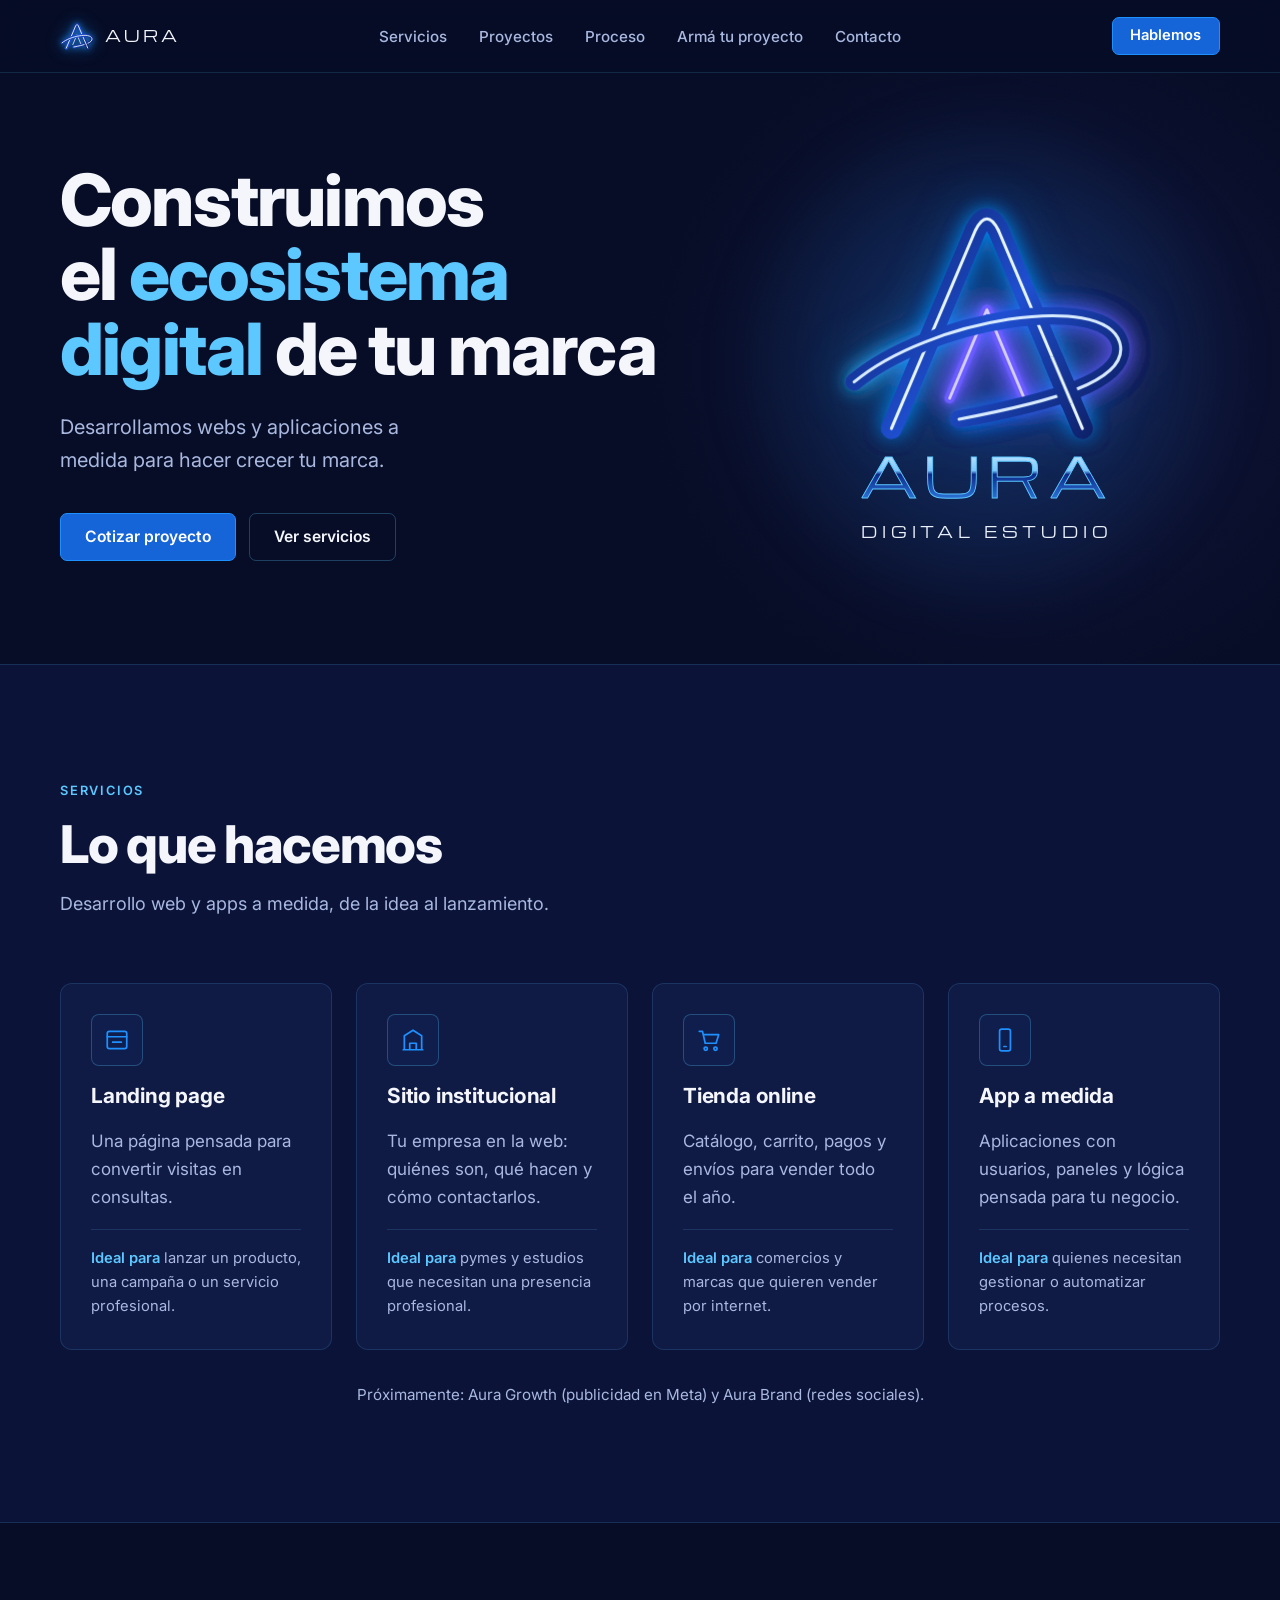
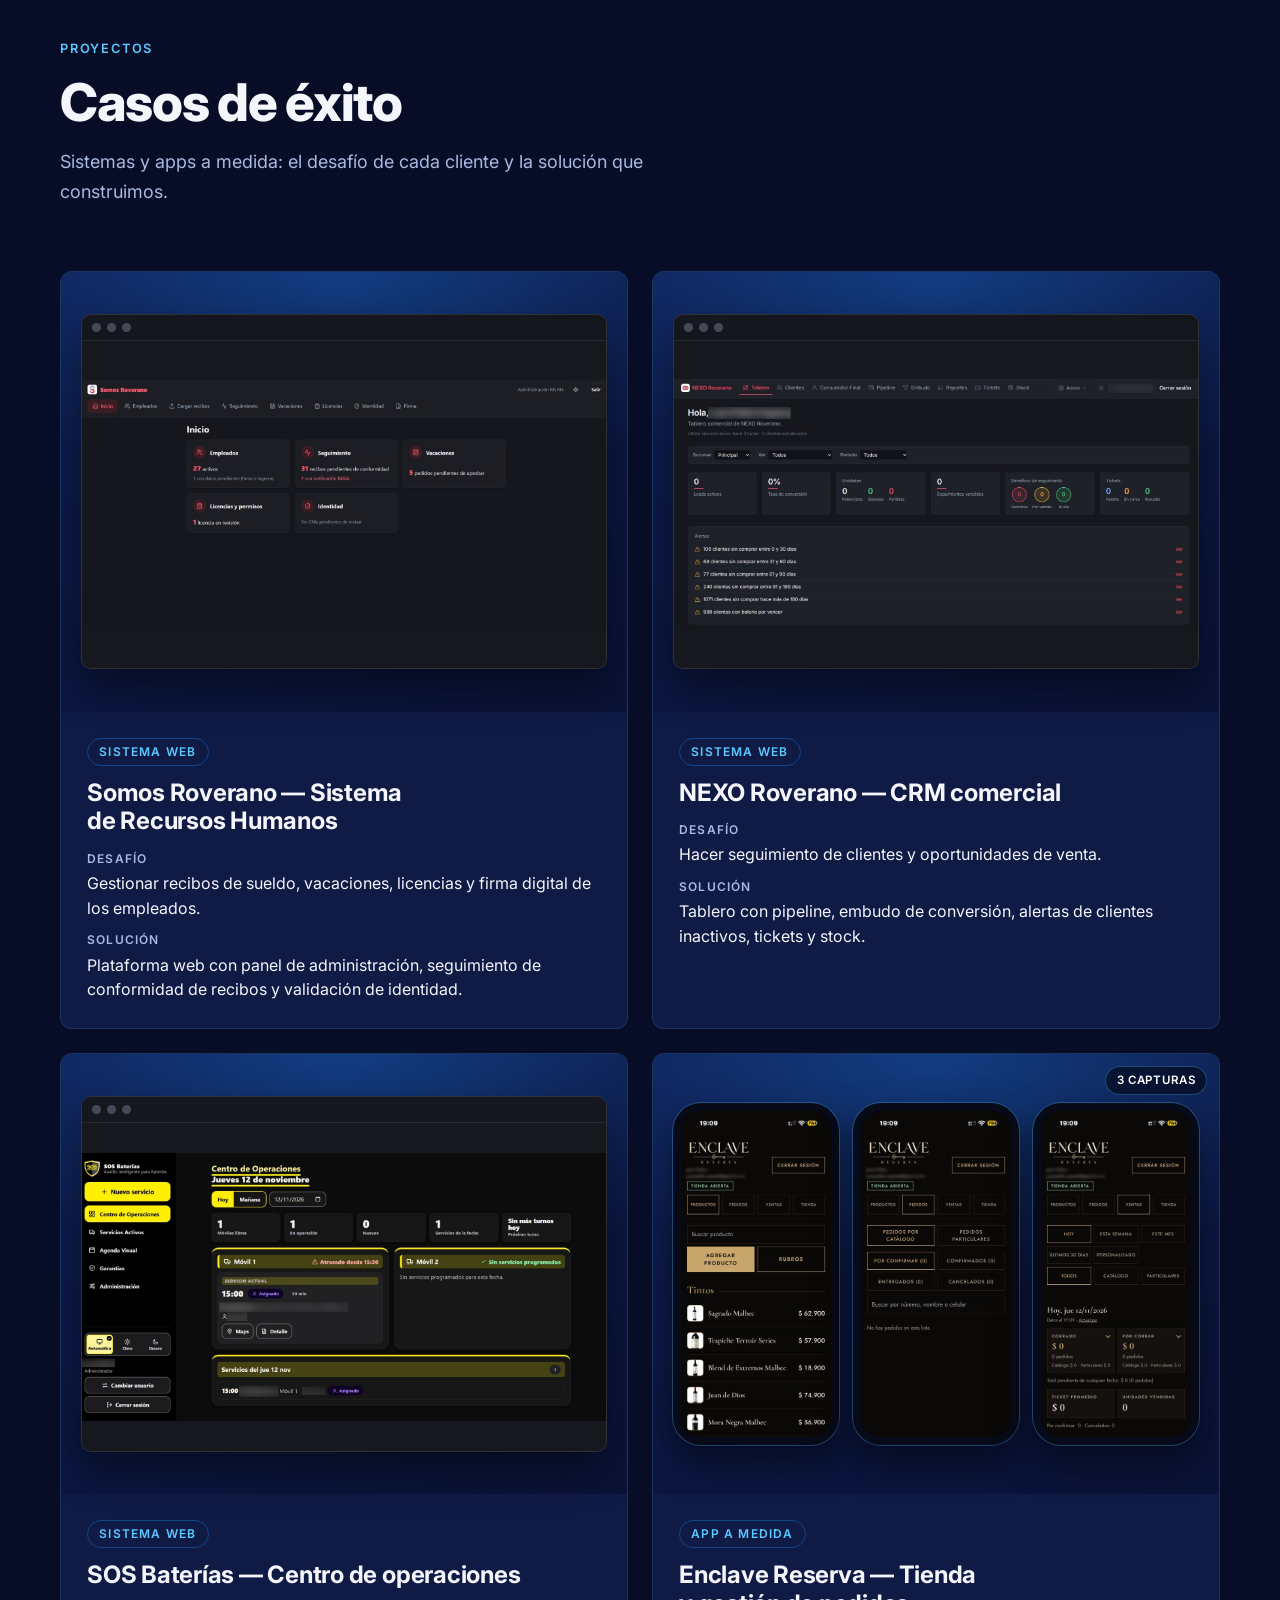
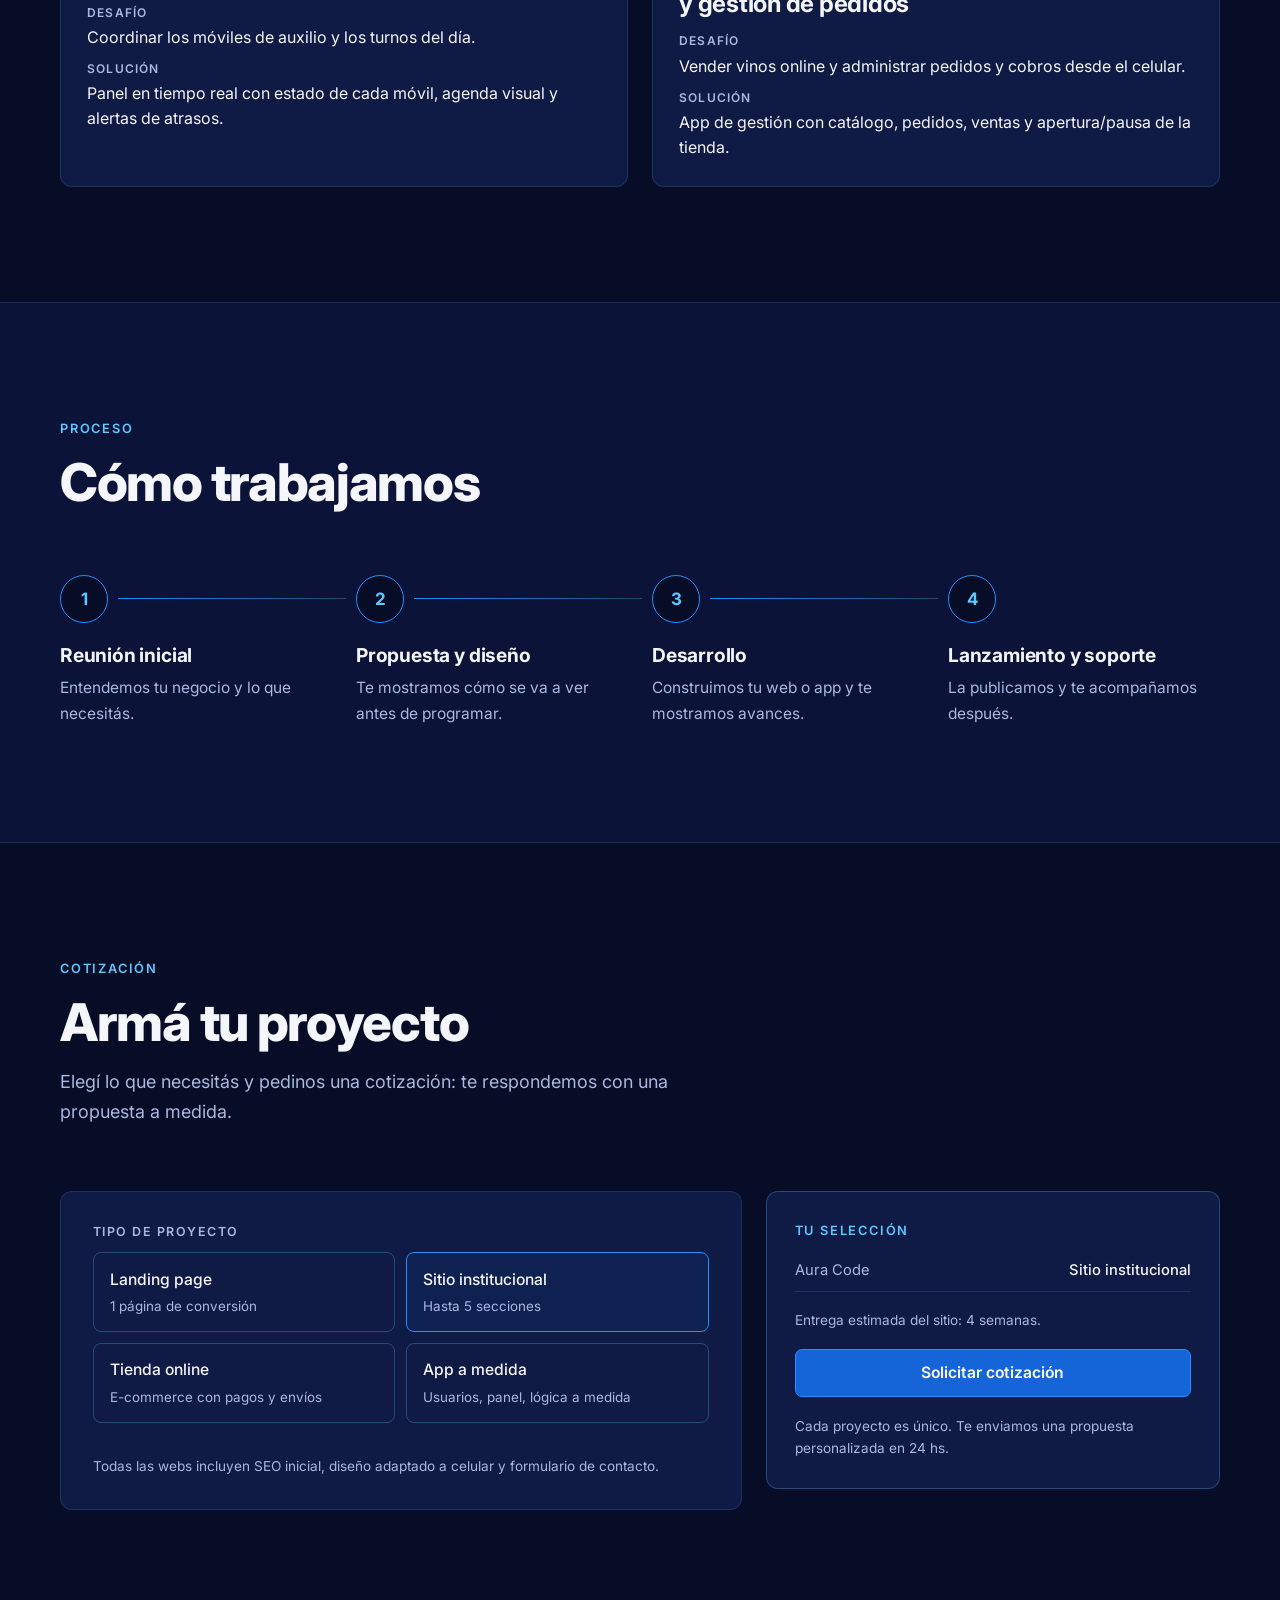
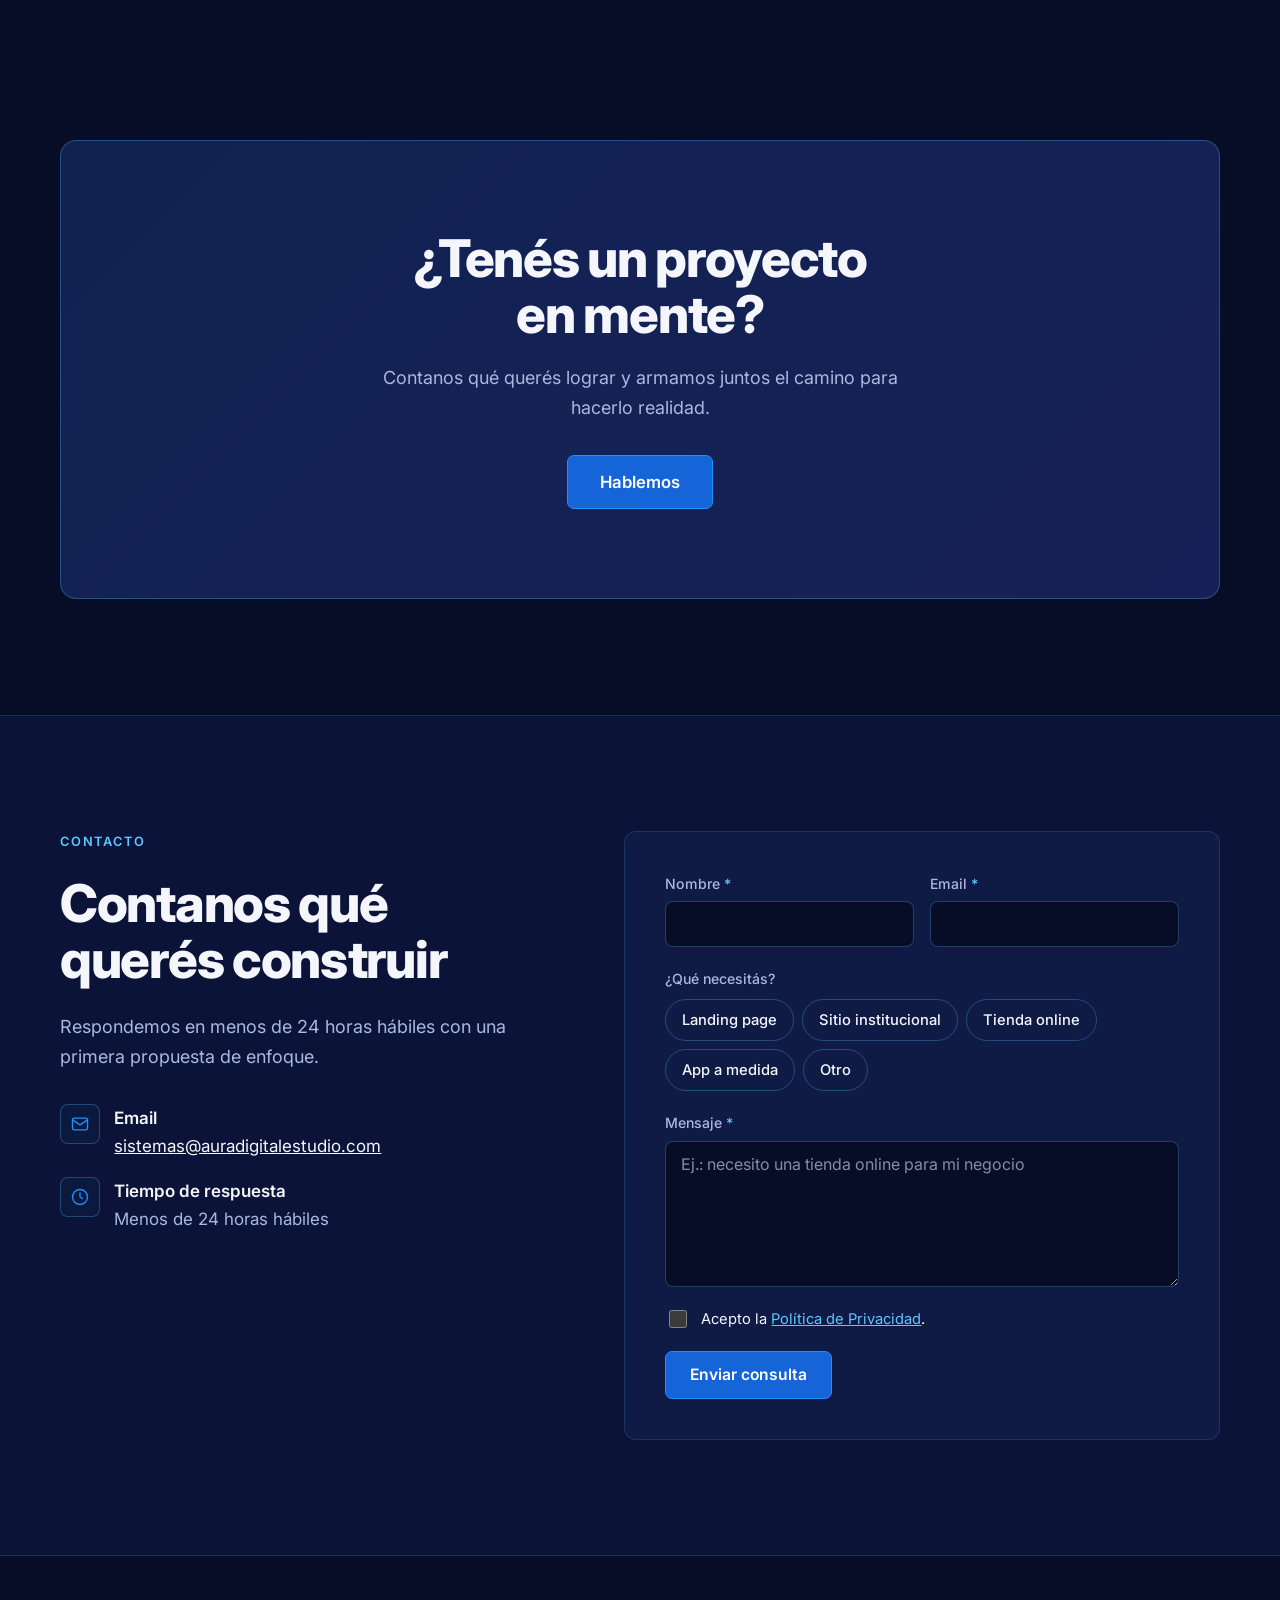
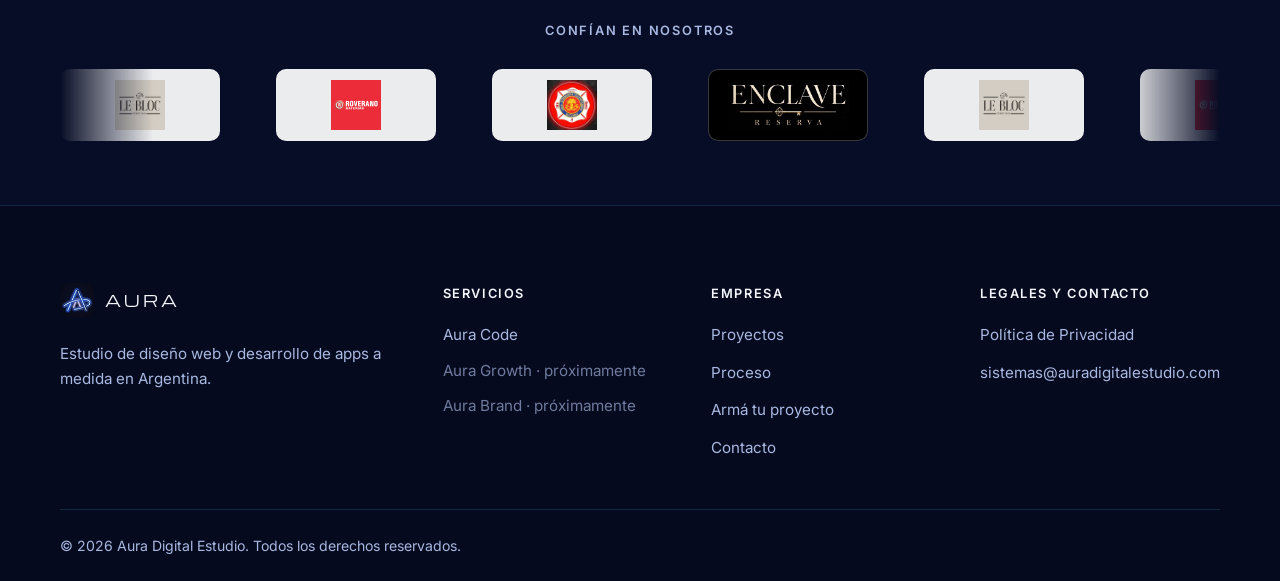
==== commit 4eb0d60e: "Seccion Proyectos con 4 casos, marcos de navegador/celular y lightbox; cotizador y servicios enfocad" ====
--- a/index.html
+++ b/index.html
@@ -16,14 +16,14 @@
 <meta property="og:title" content="Aura Digital Estudio | Diseño web y desarrollo de apps a medida en Argentina">
 <meta property="og:description" content="Estudio de diseño web y desarrollo de aplicaciones a medida en Argentina. Sitios, tiendas online y apps para hacer crecer tu marca.">
 <meta property="og:url" content="https://auradigitalestudio.com/">
-<meta property="og:image" content="https://auradigitalestudio.com/img/og-image.jpg">
+<meta property="og:image" content="https://auradigitalestudio.com/img/og-image.jpg?v=2">
 <meta property="og:image:width" content="1200">
 <meta property="og:image:height" content="630">
 <meta property="og:image:alt" content="Logo de Aura Digital Estudio, una letra A de neón azul y violeta">
 <meta name="twitter:card" content="summary_large_image">
 <meta name="twitter:title" content="Aura Digital Estudio | Diseño web y desarrollo de apps a medida en Argentina">
 <meta name="twitter:description" content="Estudio de diseño web y desarrollo de aplicaciones a medida en Argentina. Sitios, tiendas online y apps para hacer crecer tu marca.">
-<meta name="twitter:image" content="https://auradigitalestudio.com/img/og-image.jpg">
+<meta name="twitter:image" content="https://auradigitalestudio.com/img/og-image.jpg?v=2">
 
 <!-- Favicons -->
 <link rel="icon" href="favicon.ico?v=2" sizes="any">
@@ -35,7 +35,7 @@
 <link rel="preconnect" href="https://fonts.googleapis.com">
 <link rel="preconnect" href="https://fonts.gstatic.com" crossorigin>
 <link rel="stylesheet" href="https://fonts.googleapis.com/css2?family=Inter:wght@400;500;600;700;800&family=Michroma&display=swap">
-<link rel="stylesheet" href="css/styles.css?v=10">
+<link rel="stylesheet" href="css/styles.css?v=14">
 <link rel="stylesheet" href="css/logo.css?v=4">
 <script>document.documentElement.classList.add("js")</script>
 
@@ -46,8 +46,8 @@
   "name": "Aura Digital Estudio",
   "url": "https://auradigitalestudio.com/",
   "email": "sistemas@auradigitalestudio.com",
-  "logo": "https://auradigitalestudio.com/img/logo.jpg",
-  "image": "https://auradigitalestudio.com/img/og-image.jpg",
+  "logo": "https://auradigitalestudio.com/img/logo-cuadrado.png",
+  "image": "https://auradigitalestudio.com/img/og-image.jpg?v=2",
   "description": "Estudio de diseño web y desarrollo de apps a medida en Argentina.",
   "areaServed": { "@type": "Country", "name": "Argentina" },
   "knowsLanguage": "es-AR",
@@ -60,7 +60,7 @@
   }
 }
 </script>
-<script src="js/app.js?v=6" defer></script>
+<script src="js/app.js?v=9" defer></script>
 </head>
 <body>
 <a class="skip" href="#contenido">Saltar al contenido</a>
@@ -158,24 +158,38 @@
     <div class="wrap">
       <div class="head reveal">
         <span class="eyebrow">Servicios</span>
-        <h2 id="h-servicios">Desarrollo web y apps, hoy. Más servicios, pronto.</h2>
-        <p class="lead">Hoy nos enfocamos en construir tu sitio o tu aplicación a medida. Growth y Brand llegan próximamente.</p>
-      </div>
-      <div class="services">
-        <article class="svc main reveal" data-servicio="Code">
-          <span class="soon-badge ok">Disponible</span>
-          <span class="ico"><svg viewBox="0 0 24 24" aria-hidden="true" focusable="false"><path d="M8 8l-5 4 5 4M16 8l5 4-5 4M14 4l-4 16"/></svg></span>
-          <h3>Aura Code</h3>
-          <p>Desarrollo web y de apps a medida, con estándares profesionales de rendimiento y accesibilidad.</p>
-          <ul>
-            <li>Sitios corporativos</li>
-            <li>Landing pages de alta conversión</li>
-            <li>E-commerce optimizados</li>
-            <li>Apps y aplicaciones web funcionales</li>
-          </ul>
-          <a class="link" href="#cotizador" aria-label="Saber más sobre Aura Code">Saber más <svg viewBox="0 0 24 24" fill="none" stroke="currentColor" stroke-width="2" stroke-linecap="round" stroke-linejoin="round" aria-hidden="true" focusable="false"><path d="M5 12h14M13 6l6 6-6 6"/></svg></a>
-        </article>
-        <article class="svc soon reveal" data-servicio="Growth">
+        <h2 id="h-servicios">Lo que hacemos</h2>
+        <p class="lead">Desarrollo web y apps a medida, de la idea al lanzamiento.</p>
+      </div>
+      <div class="services four">
+        <article class="svc reveal">
+          <span class="ico"><svg viewBox="0 0 24 24" aria-hidden="true" focusable="false"><rect x="3" y="4" width="18" height="16" rx="2"/><path d="M3 9h18M8 14h8"/></svg></span>
+          <h3>Landing page</h3>
+          <p>Una página pensada para convertir visitas en consultas.</p>
+          <p class="who"><b>Ideal para</b> lanzar un producto, una campaña o un servicio profesional.</p>
+        </article>
+        <article class="svc reveal">
+          <span class="ico"><svg viewBox="0 0 24 24" aria-hidden="true" focusable="false"><path d="M4 21V8l8-5 8 5v13M9 21v-6h6v6M3 21h18"/></svg></span>
+          <h3>Sitio institucional</h3>
+          <p>Tu empresa en la web: quiénes son, qué hacen y cómo contactarlos.</p>
+          <p class="who"><b>Ideal para</b> pymes y estudios que necesitan una presencia profesional.</p>
+        </article>
+        <article class="svc reveal">
+          <span class="ico"><svg viewBox="0 0 24 24" aria-hidden="true" focusable="false"><circle cx="9" cy="20" r="1.5"/><circle cx="18" cy="20" r="1.5"/><path d="M3 4h3l2.5 11h10L21 7H7"/></svg></span>
+          <h3>Tienda online</h3>
+          <p>Catálogo, carrito, pagos y envíos para vender todo el año.</p>
+          <p class="who"><b>Ideal para</b> comercios y marcas que quieren vender por internet.</p>
+        </article>
+        <article class="svc reveal">
+          <span class="ico"><svg viewBox="0 0 24 24" aria-hidden="true" focusable="false"><rect x="7" y="2" width="10" height="20" rx="2"/><path d="M11 18h2"/></svg></span>
+          <h3>App a medida</h3>
+          <p>Aplicaciones con usuarios, paneles y lógica pensada para tu negocio.</p>
+          <p class="who"><b>Ideal para</b> quienes necesitan gestionar o automatizar procesos.</p>
+        </article>
+      </div>
+      <!-- Growth y Brand: preparados para reactivarse con SERVICIOS_ACTIVOS (js/app.js). Hoy quedan ocultos. -->
+      <div class="services" id="servicios-extra" hidden>
+        <article class="svc soon reveal" hidden data-active-only data-servicio="Growth">
           <span class="soon-badge" data-soon>Próximamente</span>
           <span class="ico"><svg viewBox="0 0 24 24" aria-hidden="true" focusable="false"><path d="M3 17l6-6 4 4 8-8M15 7h6v6"/></svg></span>
           <h3>Aura Growth</h3>
@@ -188,7 +202,7 @@
           </ul>
           <a class="link" hidden data-active-only href="#cotizador" aria-label="Saber más sobre Aura Growth">Saber más <svg viewBox="0 0 24 24" fill="none" stroke="currentColor" stroke-width="2" stroke-linecap="round" stroke-linejoin="round" aria-hidden="true" focusable="false"><path d="M5 12h14M13 6l6 6-6 6"/></svg></a>
         </article>
-        <article class="svc soon reveal" data-servicio="Brand">
+        <article class="svc soon reveal" hidden data-active-only data-servicio="Brand">
           <span class="soon-badge" data-soon>Próximamente</span>
           <span class="ico"><svg viewBox="0 0 24 24" aria-hidden="true" focusable="false"><path d="M12 3l1.8 5.2L19 10l-5.2 1.8L12 17l-1.8-5.2L5 10l5.2-1.8zM19 16l.8 2.2L22 19l-2.2.8L19 22l-.8-2.2L16 19l2.2-.8z"/></svg></span>
           <h3>Aura Brand</h3>
@@ -202,6 +216,7 @@
           <a class="link" hidden data-active-only href="#cotizador" aria-label="Saber más sobre Aura Brand">Saber más <svg viewBox="0 0 24 24" fill="none" stroke="currentColor" stroke-width="2" stroke-linecap="round" stroke-linejoin="round" aria-hidden="true" focusable="false"><path d="M5 12h14M13 6l6 6-6 6"/></svg></a>
         </article>
       </div>
+      <p class="soon-note" id="soon-note">Próximamente: Aura Growth (publicidad en Meta) y Aura Brand (redes sociales).</p>
     </div>
   </section>
 
@@ -210,7 +225,7 @@
       <div class="head reveal">
         <span class="eyebrow">Proyectos</span>
         <h2 id="h-proyectos">Casos de éxito</h2>
-        <p class="lead">Trabajos de desarrollo web y apps: el desafío de cada cliente y lo que logramos.</p>
+        <p class="lead">Sistemas y apps a medida: el desafío de cada cliente y la solución que construimos.</p>
       </div>
       <div class="cases" id="proj-grid"></div>
     </div>
@@ -219,14 +234,14 @@
   <section class="band alt" id="proceso" aria-labelledby="h-proceso">
     <div class="wrap">
       <div class="head reveal">
-        <span class="eyebrow">Cómo trabajamos</span>
-        <h2 id="h-proceso">Del diagnóstico al crecimiento medible</h2>
+        <span class="eyebrow">Proceso</span>
+        <h2 id="h-proceso">Cómo trabajamos</h2>
       </div>
       <ol class="steps">
-        <li class="reveal"><h3>Diagnóstico</h3><p>Auditamos tu presencia digital, tu competencia y tus números actuales.</p></li>
-        <li class="reveal"><h3>Estrategia</h3><p>Definimos objetivos, canales y la arquitectura del ecosistema.</p></li>
-        <li class="reveal"><h3>Ejecución</h3><p>Diseñamos, desarrollamos y lanzamos tu sitio o tu aplicación.</p></li>
-        <li class="reveal"><h3>Medición</h3><p>Reportamos resultados reales y optimizamos cada mes.</p></li>
+        <li class="reveal"><h3>Reunión inicial</h3><p>Entendemos tu negocio y lo que necesitás.</p></li>
+        <li class="reveal"><h3>Propuesta y diseño</h3><p>Te mostramos cómo se va a ver antes de programar.</p></li>
+        <li class="reveal"><h3>Desarrollo</h3><p>Construimos tu web o app y te mostramos avances.</p></li>
+        <li class="reveal"><h3>Lanzamiento y soporte</h3><p>La publicamos y te acompañamos después.</p></li>
       </ol>
     </div>
   </section>
@@ -234,17 +249,17 @@
   <section class="band" id="cotizador" aria-labelledby="h-cotizador">
     <div class="wrap">
       <div class="head reveal">
-        <span class="eyebrow">Armá tu proyecto</span>
+        <span class="eyebrow">Cotización</span>
         <h2 id="h-cotizador">Armá tu proyecto</h2>
         <p class="lead">Elegí lo que necesitás y pedinos una cotización: te respondemos con una propuesta a medida.</p>
       </div>
       <div class="quote">
         <div class="qbox" id="q-form">
           <div class="qgroup" role="group" aria-labelledby="qg-site">
-            <h3 id="qg-site">Aura Code · Tipo de sitio</h3>
+            <h3 id="qg-site">Tipo de proyecto</h3>
             <div class="opts" id="q-site"></div>
           </div>
-          <div class="qgroup" role="group" aria-labelledby="qg-extras">
+          <div class="qgroup" role="group" aria-labelledby="qg-extras" hidden data-cotizador-completo>
             <h3 id="qg-extras">Extras de desarrollo</h3>
             <div class="opts" id="q-extras"></div>
           </div>
@@ -256,10 +271,11 @@
             <h3 id="qg-brand">Aura Brand · Redes sociales mensual <span class="soon-badge inline" data-soon>Próximamente</span></h3>
             <div class="opts" id="q-brand"></div>
           </div>
-          <div class="qgroup" role="group" aria-labelledby="qg-time">
+          <div class="qgroup" role="group" aria-labelledby="qg-time" hidden data-cotizador-completo>
             <h3 id="qg-time">Plazo</h3>
             <div class="opts" id="q-time"></div>
           </div>
+          <p class="fine">Todas las webs incluyen SEO inicial, diseño adaptado a celular y formulario de contacto.</p>
         </div>
         <aside class="summary" aria-live="polite" aria-label="Tu selección">
           <span class="eyebrow">Tu selección</span>
@@ -304,11 +320,11 @@
         <form id="c-form" novalidate>
           <div class="fields">
             <div>
-              <label for="c-name">Nombre <span class="req" aria-hidden="true">*</span><input id="c-name" type="text" autocomplete="name" required aria-describedby="e-name"></label>
+              <label for="c-name"><span>Nombre <span class="req" aria-hidden="true">*</span></span><input id="c-name" type="text" autocomplete="name" required aria-describedby="e-name"></label>
               <p class="field-err" id="e-name" role="alert"></p>
             </div>
             <div>
-              <label for="c-mail">Email <span class="req" aria-hidden="true">*</span><input id="c-mail" type="email" autocomplete="email" required aria-describedby="e-mail"></label>
+              <label for="c-mail"><span>Email <span class="req" aria-hidden="true">*</span></span><input id="c-mail" type="email" autocomplete="email" required aria-describedby="e-mail"></label>
               <p class="field-err" id="e-mail" role="alert"></p>
             </div>
           </div>
@@ -326,7 +342,7 @@
             </div>
           </fieldset>
           <div>
-            <label for="c-msg">Mensaje <span class="req" aria-hidden="true">*</span><textarea id="c-msg" rows="6" required placeholder="Ej.: necesito una tienda online para mi negocio" aria-describedby="e-msg"></textarea></label>
+            <label for="c-msg"><span>Mensaje <span class="req" aria-hidden="true">*</span></span><textarea id="c-msg" rows="6" required placeholder="Ej.: necesito una tienda online para mi negocio" aria-describedby="e-msg"></textarea></label>
             <p class="field-err" id="e-msg" role="alert"></p>
           </div>
           <!-- Honeypot de Web3Forms: oculto para personas, los bots lo tildan -->
--- a/css/styles.css
+++ b/css/styles.css
@@ -133,11 +133,12 @@
 .clients{padding-block:clamp(40px,5vw,64px)}
 .clients p{text-align:center;color:var(--muted);font-size:.8rem;font-weight:600;letter-spacing:.14em;text-transform:uppercase;margin-bottom:1.75rem}
 .clients ul{list-style:none;margin:0;padding:0;display:flex;align-items:center;width:max-content;animation:marquee var(--dur,30s) linear infinite}
-.clients li{flex:none;display:flex;align-items:center;margin-right:3.5rem}
+.clients li{flex:none;display:flex;align-items:center;justify-content:center;width:160px;height:72px;padding:10px 14px;margin-right:3.5rem;background:rgba(255,255,255,.92);border-radius:10px;border:1px solid transparent}
+.clients li.dark{background:#000;border-color:rgba(255,255,255,.22)}
 .clients .marquee{overflow:hidden;-webkit-mask-image:linear-gradient(90deg,transparent,#000 8%,#000 92%,transparent);mask-image:linear-gradient(90deg,transparent,#000 8%,#000 92%,transparent)}
 .clients .marquee:hover ul{animation-play-state:paused}
-.clients img{display:block;height:72px;width:72px;border-radius:14px;object-fit:contain;opacity:.88;transition:opacity .2s}
-.clients a:hover img,.clients li:hover img{opacity:1}
+.clients img{display:block;max-width:100%;max-height:100%;width:auto;height:auto;object-fit:contain}
+.clients a{display:flex;align-items:center;justify-content:center;width:100%;height:100%}
 @keyframes marquee{to{transform:translateX(-50%)}}
 
 /* servicios */
@@ -159,13 +160,12 @@
 @media (max-width:860px){.cases{grid-template-columns:1fr}}
 .case{background:var(--card);border:1px solid var(--line);border-radius:var(--r);overflow:hidden;display:flex;flex-direction:column;min-width:0;transition:border-color .25s}
 .case:hover{border-color:rgba(30,144,255,.45)}
-.case img{display:block;width:100%;aspect-ratio:16/10;object-fit:cover;background:var(--bg)}
-.case .body{padding:clamp(22px,3vw,32px);display:grid;gap:1rem;align-content:start;flex:1}
+.case .body{padding:clamp(18px,2.2vw,26px);display:grid;gap:.8rem;align-content:start;flex:1}
 .tag{justify-self:start;font-size:.75rem;font-weight:600;letter-spacing:.1em;text-transform:uppercase;color:var(--accent-text);border:1px solid rgba(30,144,255,.35);border-radius:999px;padding:.2rem .7rem}
-.case h3{font-size:1.5rem}
-.case dl{margin:0;display:grid;gap:.8rem}
+.case h3{font-size:24px;line-height:1.2}
+.case dl{margin:0;display:grid;gap:.6rem}
 .case dt{font-size:.75rem;font-weight:600;letter-spacing:.1em;text-transform:uppercase;color:var(--muted)}
-.case dd{margin:.15rem 0 0;color:var(--text)}
+.case dd{margin:.15rem 0 0;color:var(--text);font-size:16px;line-height:1.55}
 .case .link{margin-top:auto}
 
 /* proceso */
@@ -317,6 +317,63 @@
 .soon-badge.inline{position:static;display:inline-block;margin-left:.6rem;padding:.3rem .65rem;font-size:.68rem;vertical-align:middle}
 .svc.soon > :not(.soon-badge){opacity:.5}
 .svc.soon:hover{transform:none;border-color:var(--line)}
-.qgroup.soon .opts{pointer-events:none}
+.qgroup.soon{display:none}
 .soon-li{color:var(--muted);opacity:.65;font-size:.95rem}
 .opt input:disabled:checked + label{border-color:var(--line-2);background:transparent}
+
+/* Servicios: 4 tarjetas de desarrollo + nota de próximos servicios; asterisco de campos obligatorios */
+.services.four{grid-template-columns:repeat(4,minmax(0,1fr))}
+@media (max-width:1100px){.services.four{grid-template-columns:repeat(2,minmax(0,1fr))}}
+@media (max-width:640px){.services.four{grid-template-columns:1fr}}
+.services.four .svc{padding:clamp(22px,2.4vw,30px)}
+.services.four .svc h3{font-size:1.3rem}
+.svc .who{font-size:.92rem;margin-top:auto;padding-top:1rem;border-top:1px solid var(--line)}
+.svc .who b{color:var(--accent-text);font-weight:600}
+#servicios-extra{margin-top:1.5rem}
+.soon-note{margin:2rem 0 0;color:var(--muted);font-size:.95rem;text-align:center}
+
+/* Proyectos: zona de captura (marco de navegador o de celular), alto uniforme, ampliar con clic */
+.case .media{position:relative;display:flex;align-items:center;justify-content:center;gap:14px;height:440px;padding:20px;
+  background:radial-gradient(120% 90% at 50% 0%,rgba(30,144,255,.28),transparent 60%),linear-gradient(160deg,#0f1f55,#0a1236)}
+.case .shot{position:relative;display:block;padding:0;border:0;background:none;font:inherit;color:inherit;cursor:zoom-in;min-width:0}
+.case .shot:focus-visible{outline:2px solid var(--accent-text);outline-offset:4px;border-radius:12px}
+.is-desktop .shot{width:100%;max-width:640px}
+.win{border-radius:10px;overflow:hidden;background:#0d0f14;border:1px solid rgba(255,255,255,.14);box-shadow:0 18px 40px rgba(0,0,0,.45)}
+.win .bar{display:flex;align-items:center;gap:6px;height:26px;padding:0 10px;background:#15171e;border-bottom:1px solid rgba(255,255,255,.08)}
+.win .bar i{width:9px;height:9px;border-radius:50%;background:#444958}
+.case .win img{display:block;width:100%;height:auto;aspect-ratio:16/10;object-fit:contain;background:#17181d}
+.is-mobile .shot{flex:0 1 190px}
+.phone{border:8px solid #070a18;border-radius:28px;overflow:hidden;background:#000;box-shadow:0 0 0 1px rgba(92,200,255,.28),0 16px 36px rgba(0,0,0,.5)}
+.case .phone img{display:block;width:100%;height:auto;aspect-ratio:800/1739;object-fit:contain}
+.shot .zoom{position:absolute;inset:0;display:flex;align-items:center;justify-content:center;gap:.45rem;border-radius:10px;background:rgba(5,10,31,.58);color:#fff;opacity:0;transition:opacity .2s}
+.is-mobile .shot .zoom{border-radius:28px}
+.shot .zoom svg{width:24px;height:24px;fill:none;stroke:currentColor;stroke-width:1.8;stroke-linecap:round;stroke-linejoin:round}
+.shot .zoom b{font-size:.88rem;font-weight:600}
+.shot:hover .zoom,.shot:focus-visible .zoom{opacity:1}
+@media (hover:none){
+  .shot .zoom{inset:auto 8px 8px auto;opacity:1;padding:.35rem .55rem;border-radius:999px;background:rgba(5,10,31,.78)}
+  .shot .zoom b{display:none}
+}
+.media .more{position:absolute;top:12px;right:12px;font-size:.72rem;font-weight:600;letter-spacing:.06em;text-transform:uppercase;color:#fff;background:rgba(5,10,31,.7);border:1px solid rgba(92,200,255,.3);border-radius:999px;padding:.25rem .65rem}
+@media (max-width:640px){
+  .case .media{height:340px;padding:16px}
+  .case h3{font-size:20px}
+  .is-mobile .shot{flex-basis:148px}
+  .is-mobile .shot:nth-child(n+2){display:none}
+}
+
+/* Lightbox de capturas */
+html.lb-open{overflow:hidden}
+.lb{position:fixed;inset:0;z-index:200;display:grid;place-items:center;padding:60px 16px 44px;background:rgba(3,6,20,.93)}
+.lb-fig{margin:0;display:grid;gap:.8rem;justify-items:center;max-width:100%}
+.lb-fig img{display:block;max-width:min(92vw,1600px);max-height:calc(100vh - 150px);width:auto;height:auto;object-fit:contain;border-radius:8px;box-shadow:0 20px 60px rgba(0,0,0,.6)}
+.lb-cap{max-width:70ch;text-align:center;color:var(--muted);font-size:.9rem}
+.lb-btn{position:absolute;width:48px;height:48px;display:grid;place-items:center;padding:0;border-radius:50%;border:1px solid var(--line-2);background:rgba(15,26,69,.92);color:#fff;cursor:pointer;transition:background .2s,border-color .2s}
+.lb-btn:hover{background:var(--btn-hover);border-color:var(--accent)}
+.lb-btn:focus-visible{outline:2px solid var(--accent-text);outline-offset:3px}
+.lb-btn svg{width:24px;height:24px;fill:none;stroke:currentColor;stroke-width:2;stroke-linecap:round;stroke-linejoin:round}
+.lb-close{top:12px;right:12px}
+.lb-prev,.lb-next{top:50%;margin-top:-24px}
+.lb-prev{left:12px}.lb-next{right:12px}
+.lb-count{position:absolute;bottom:14px;left:50%;transform:translateX(-50%);color:var(--muted);font-size:.85rem}
+@media (max-width:640px){.lb-prev,.lb-next{top:auto;bottom:10px;margin-top:0}.lb-prev{left:16px}.lb-next{right:16px}.lb-count{bottom:24px}}
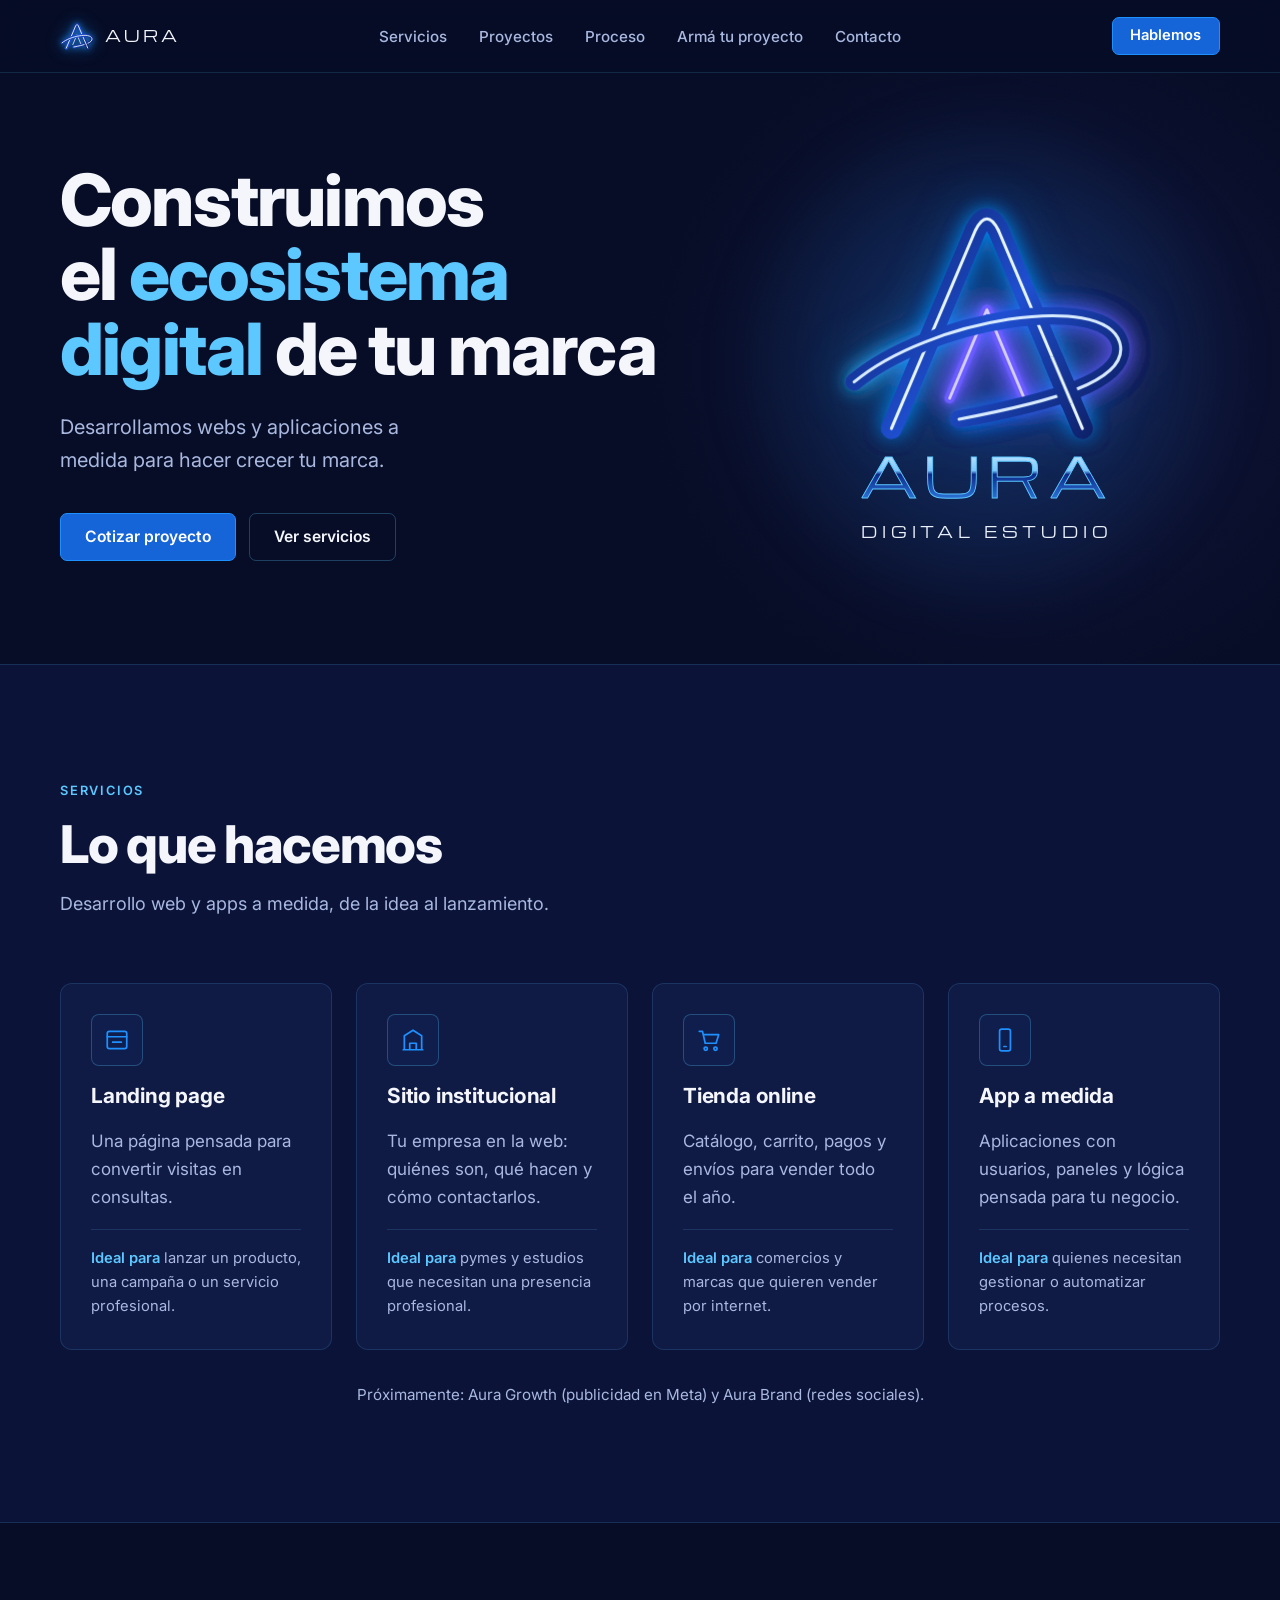
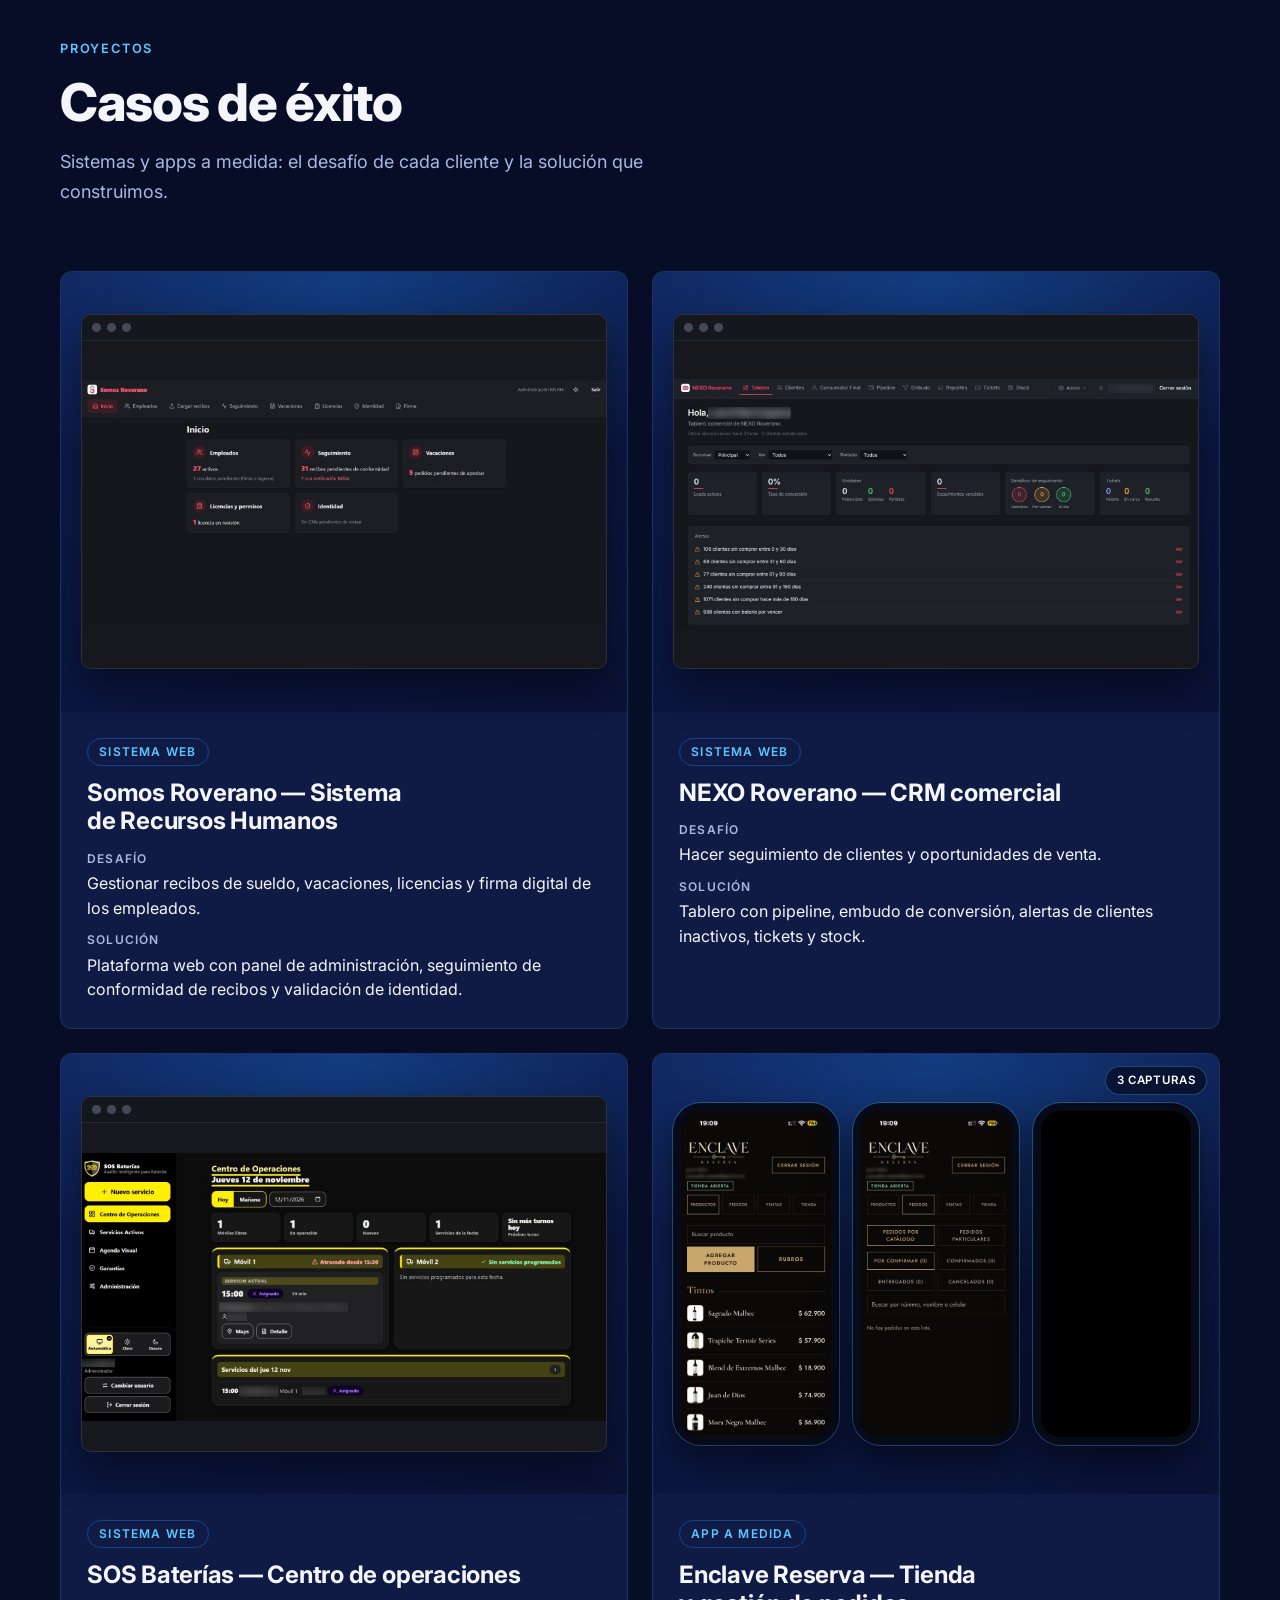
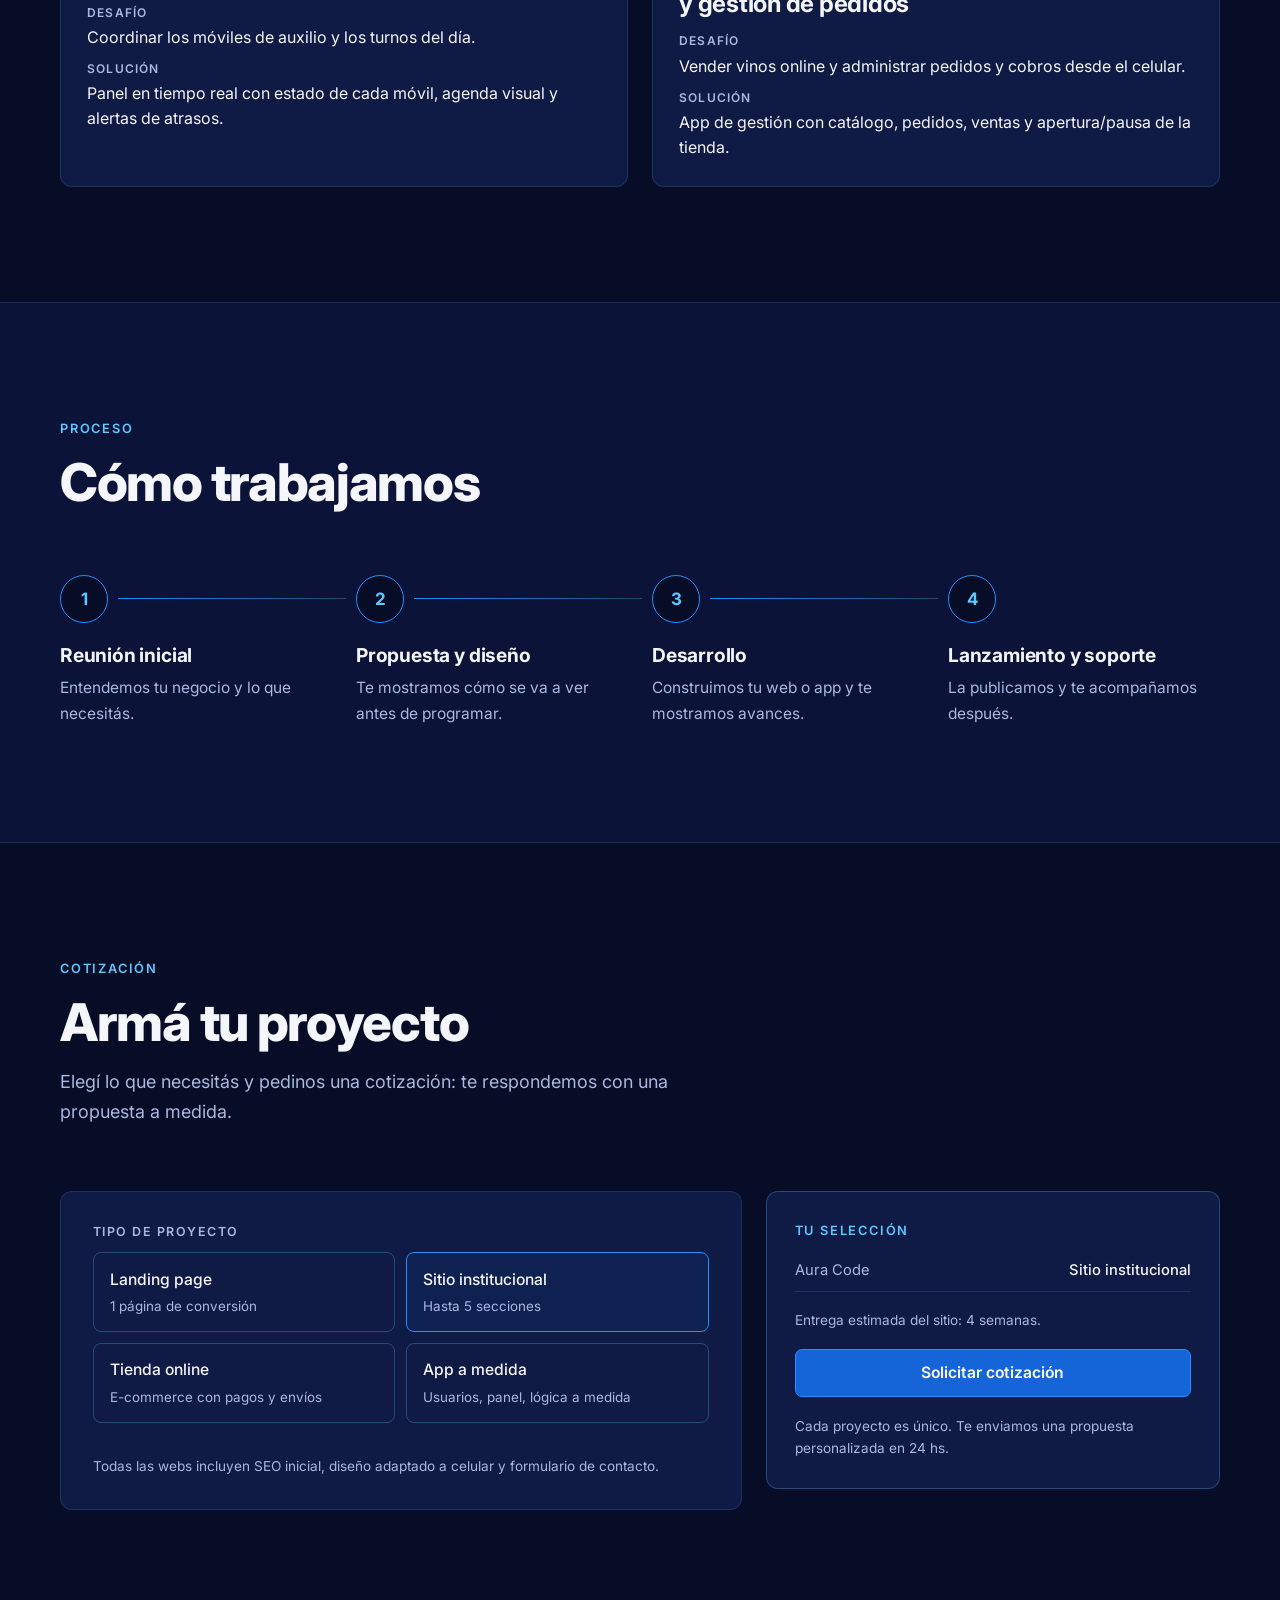
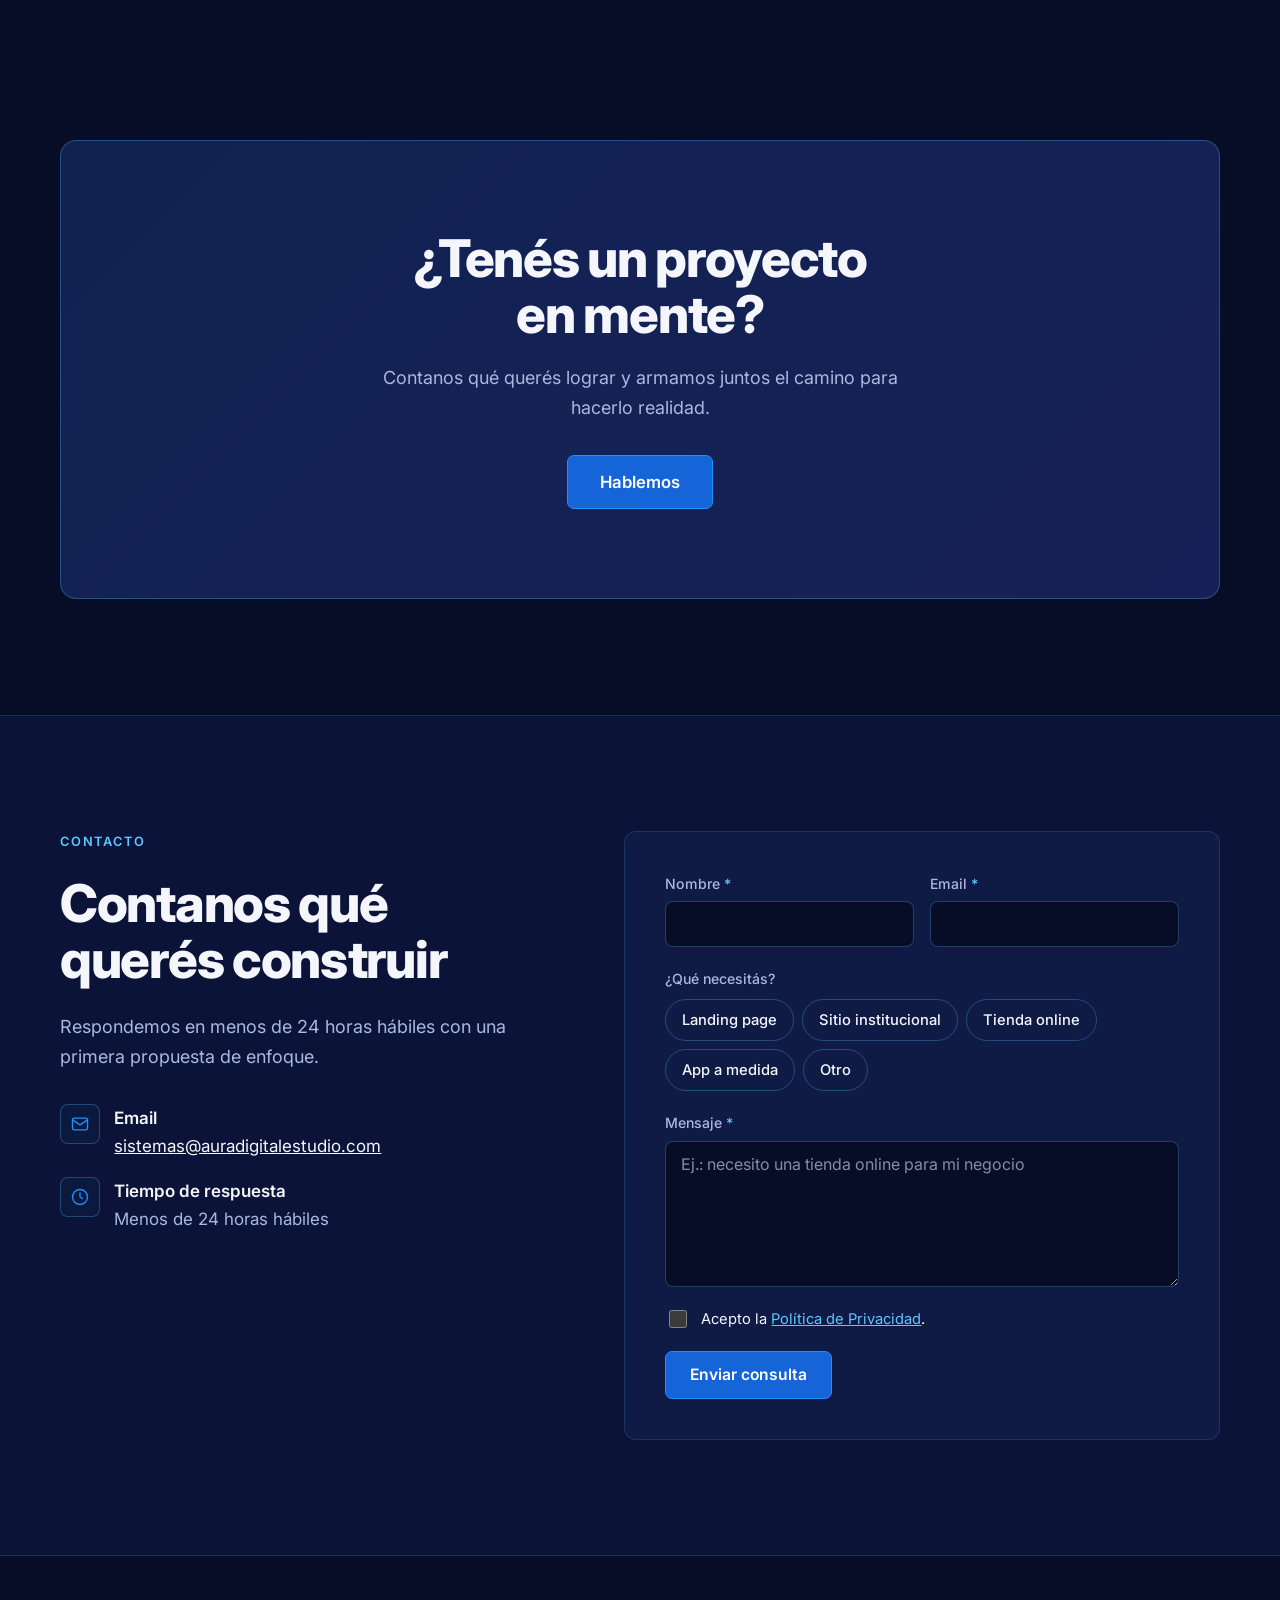
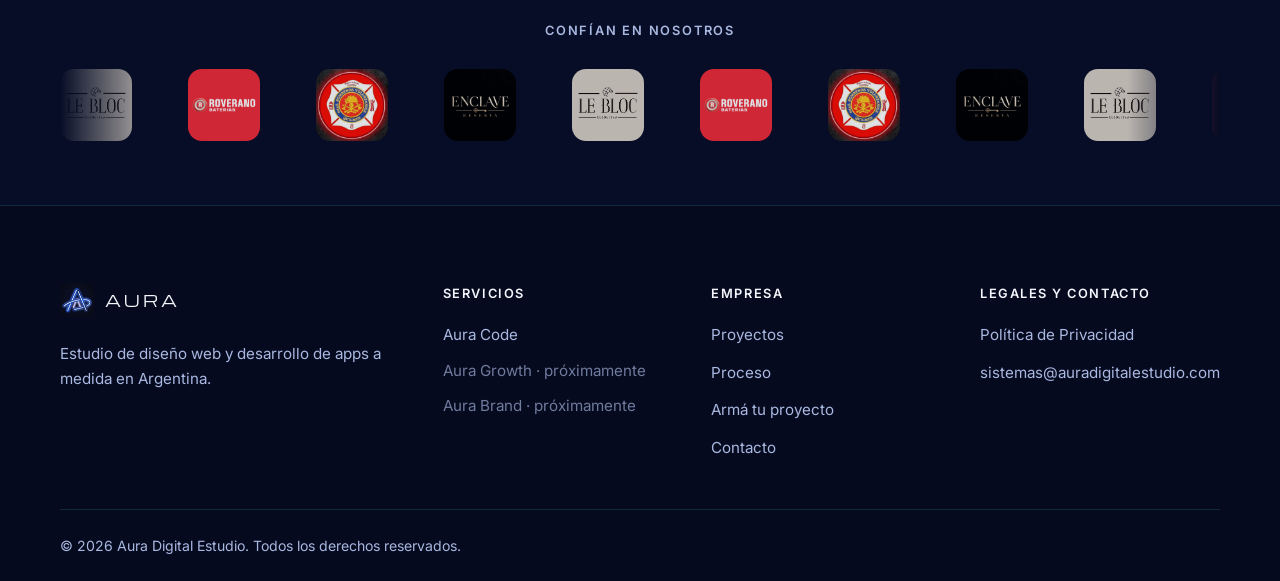
==== commit 5d72f868: "Revierto la cinta de logos de clientes a su diseño anterior (tarjetas cuadradas de 72px) Co-Authored" ====
--- a/index.html
+++ b/index.html
@@ -35,7 +35,7 @@
 <link rel="preconnect" href="https://fonts.googleapis.com">
 <link rel="preconnect" href="https://fonts.gstatic.com" crossorigin>
 <link rel="stylesheet" href="https://fonts.googleapis.com/css2?family=Inter:wght@400;500;600;700;800&family=Michroma&display=swap">
-<link rel="stylesheet" href="css/styles.css?v=14">
+<link rel="stylesheet" href="css/styles.css?v=15">
 <link rel="stylesheet" href="css/logo.css?v=4">
 <script>document.documentElement.classList.add("js")</script>
 
@@ -60,7 +60,7 @@
   }
 }
 </script>
-<script src="js/app.js?v=9" defer></script>
+<script src="js/app.js?v=10" defer></script>
 </head>
 <body>
 <a class="skip" href="#contenido">Saltar al contenido</a>
--- a/css/styles.css
+++ b/css/styles.css
@@ -133,12 +133,11 @@
 .clients{padding-block:clamp(40px,5vw,64px)}
 .clients p{text-align:center;color:var(--muted);font-size:.8rem;font-weight:600;letter-spacing:.14em;text-transform:uppercase;margin-bottom:1.75rem}
 .clients ul{list-style:none;margin:0;padding:0;display:flex;align-items:center;width:max-content;animation:marquee var(--dur,30s) linear infinite}
-.clients li{flex:none;display:flex;align-items:center;justify-content:center;width:160px;height:72px;padding:10px 14px;margin-right:3.5rem;background:rgba(255,255,255,.92);border-radius:10px;border:1px solid transparent}
-.clients li.dark{background:#000;border-color:rgba(255,255,255,.22)}
+.clients li{flex:none;display:flex;align-items:center;margin-right:3.5rem}
 .clients .marquee{overflow:hidden;-webkit-mask-image:linear-gradient(90deg,transparent,#000 8%,#000 92%,transparent);mask-image:linear-gradient(90deg,transparent,#000 8%,#000 92%,transparent)}
 .clients .marquee:hover ul{animation-play-state:paused}
-.clients img{display:block;max-width:100%;max-height:100%;width:auto;height:auto;object-fit:contain}
-.clients a{display:flex;align-items:center;justify-content:center;width:100%;height:100%}
+.clients img{display:block;height:72px;width:72px;border-radius:14px;object-fit:contain;opacity:.88;transition:opacity .2s}
+.clients a:hover img,.clients li:hover img{opacity:1}
 @keyframes marquee{to{transform:translateX(-50%)}}
 
 /* servicios */
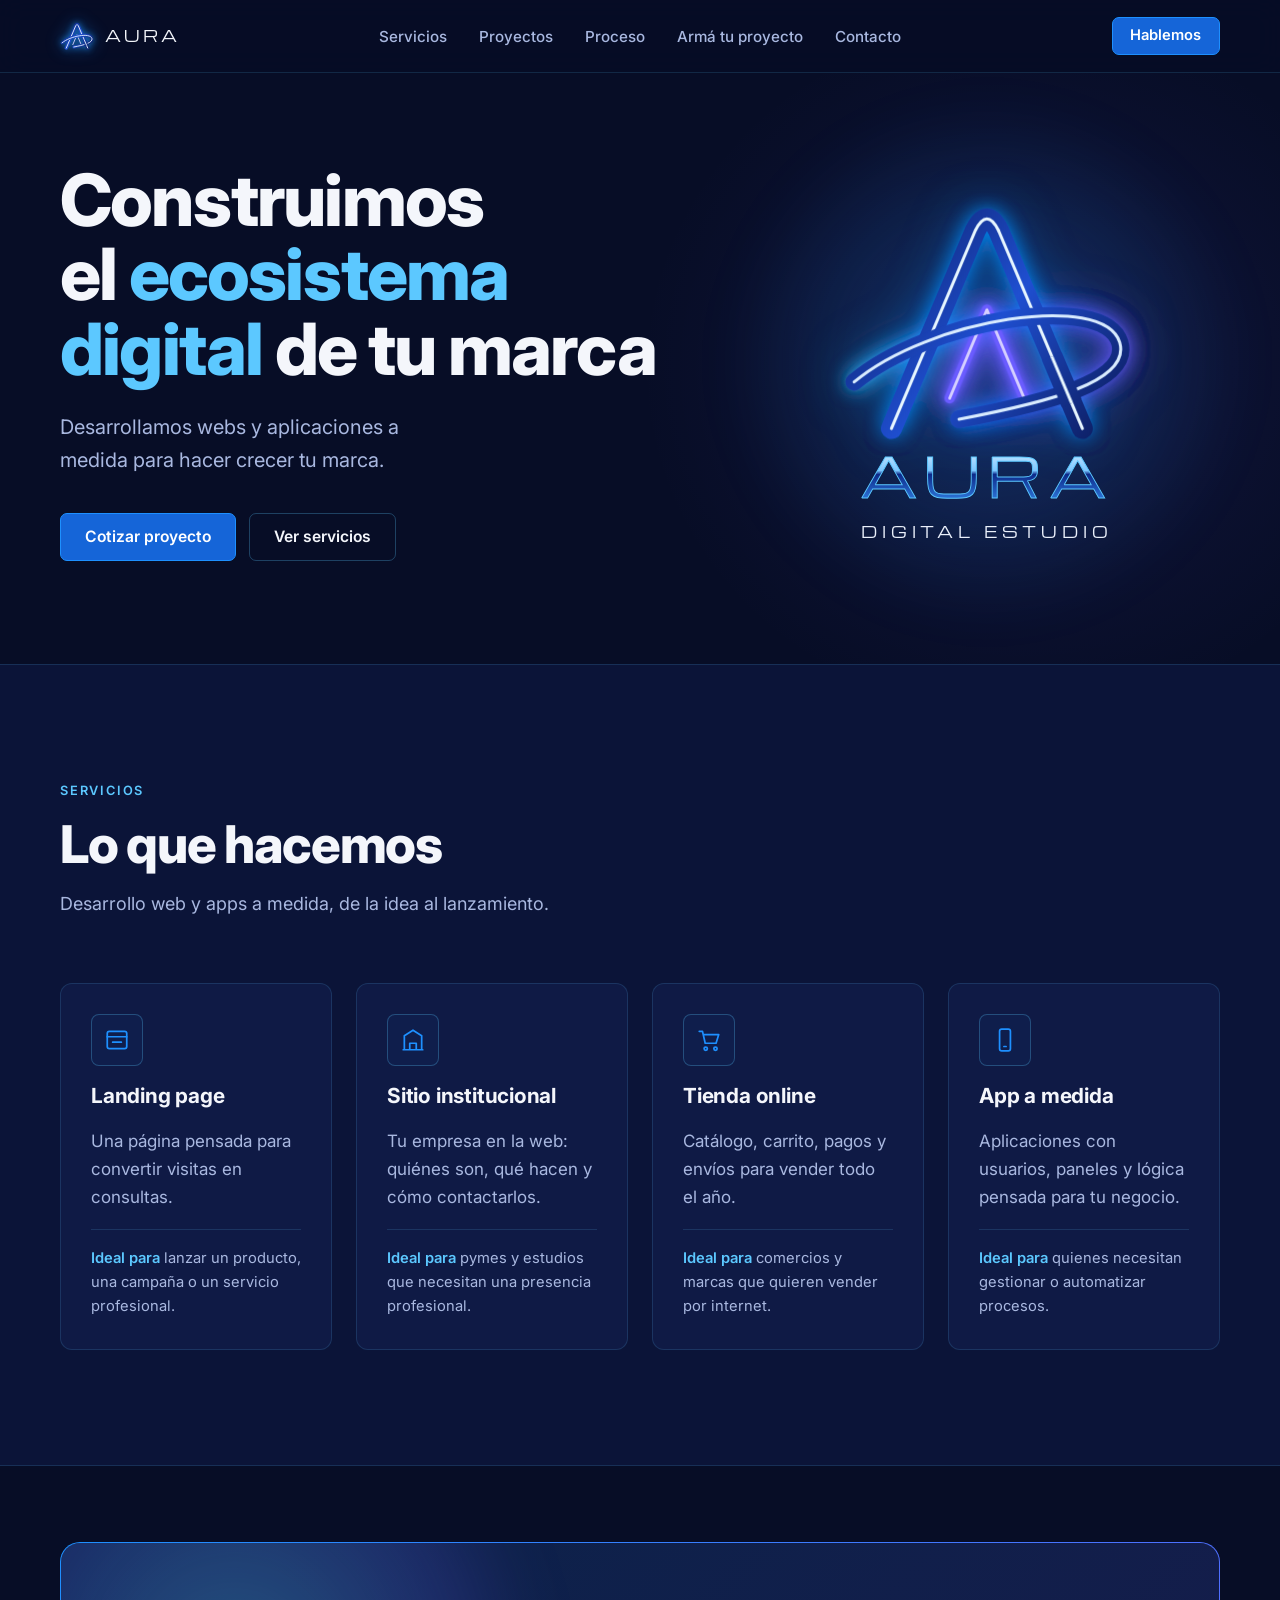
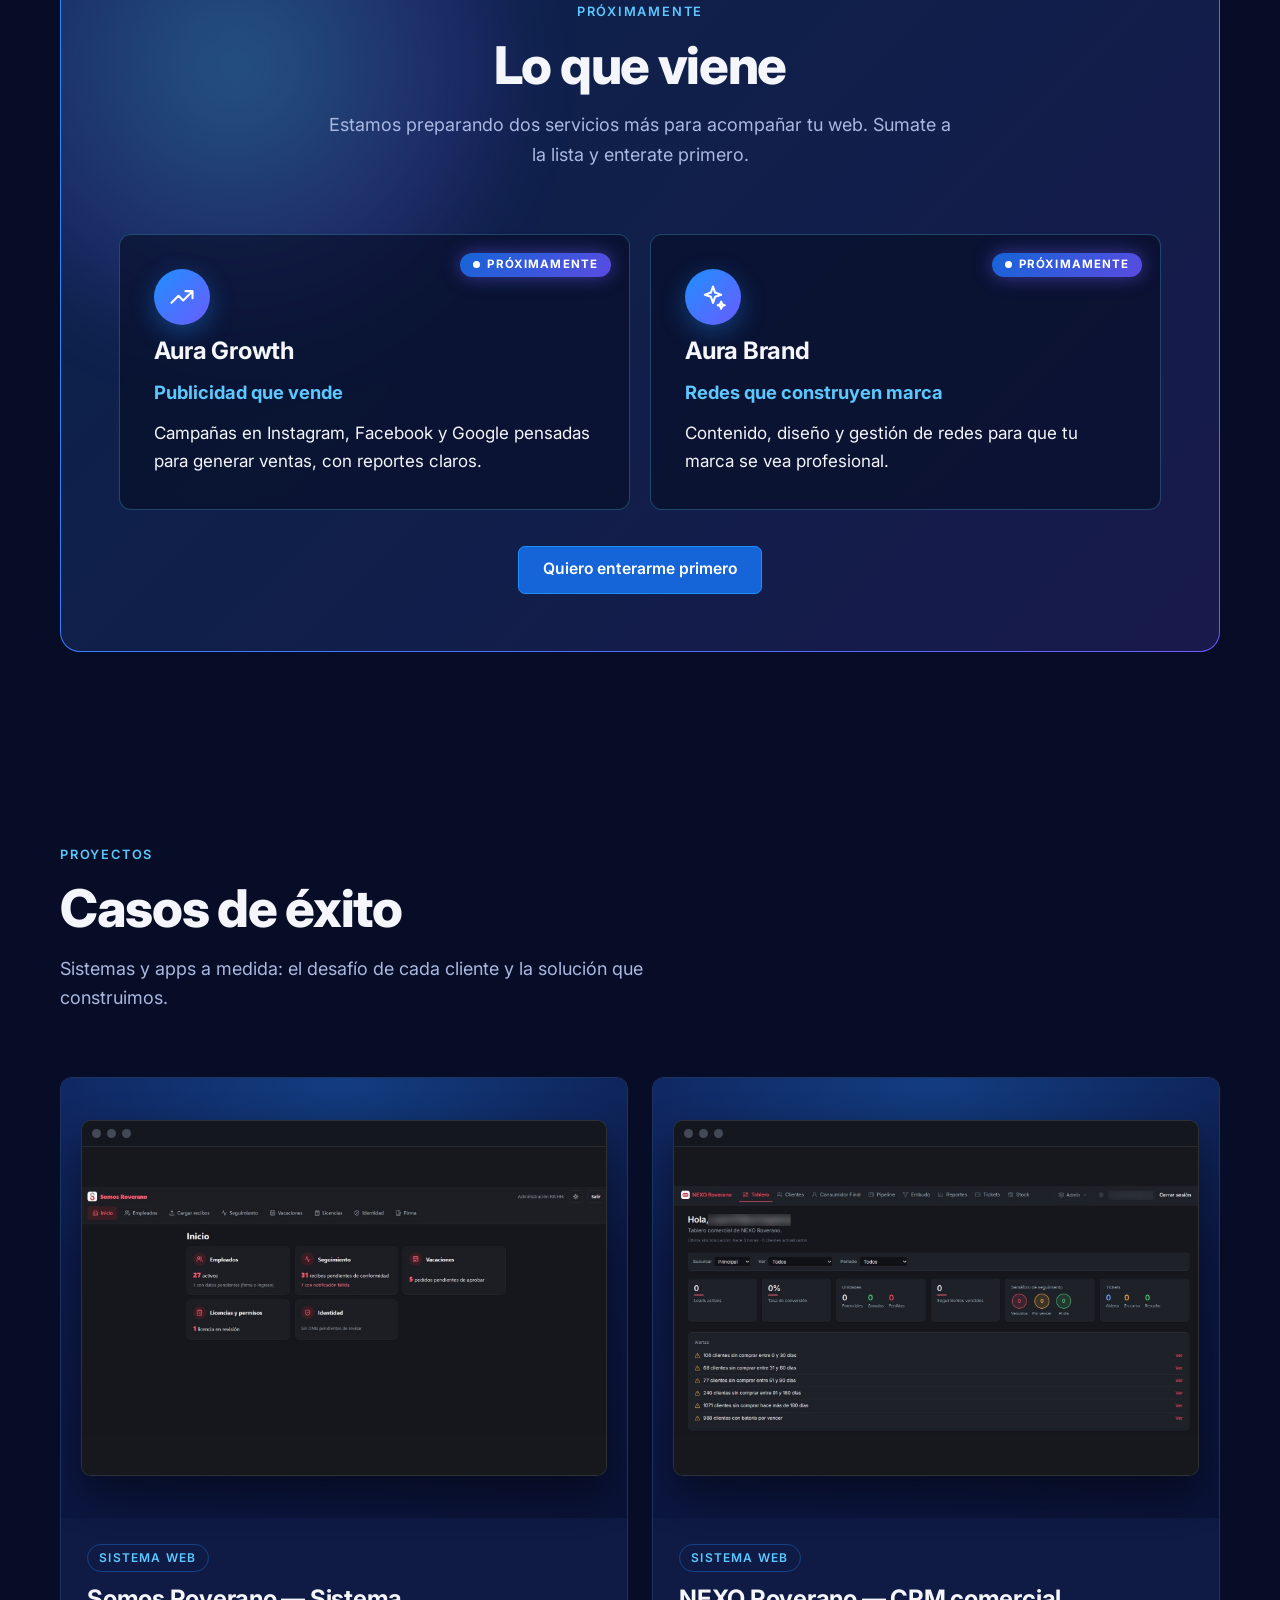
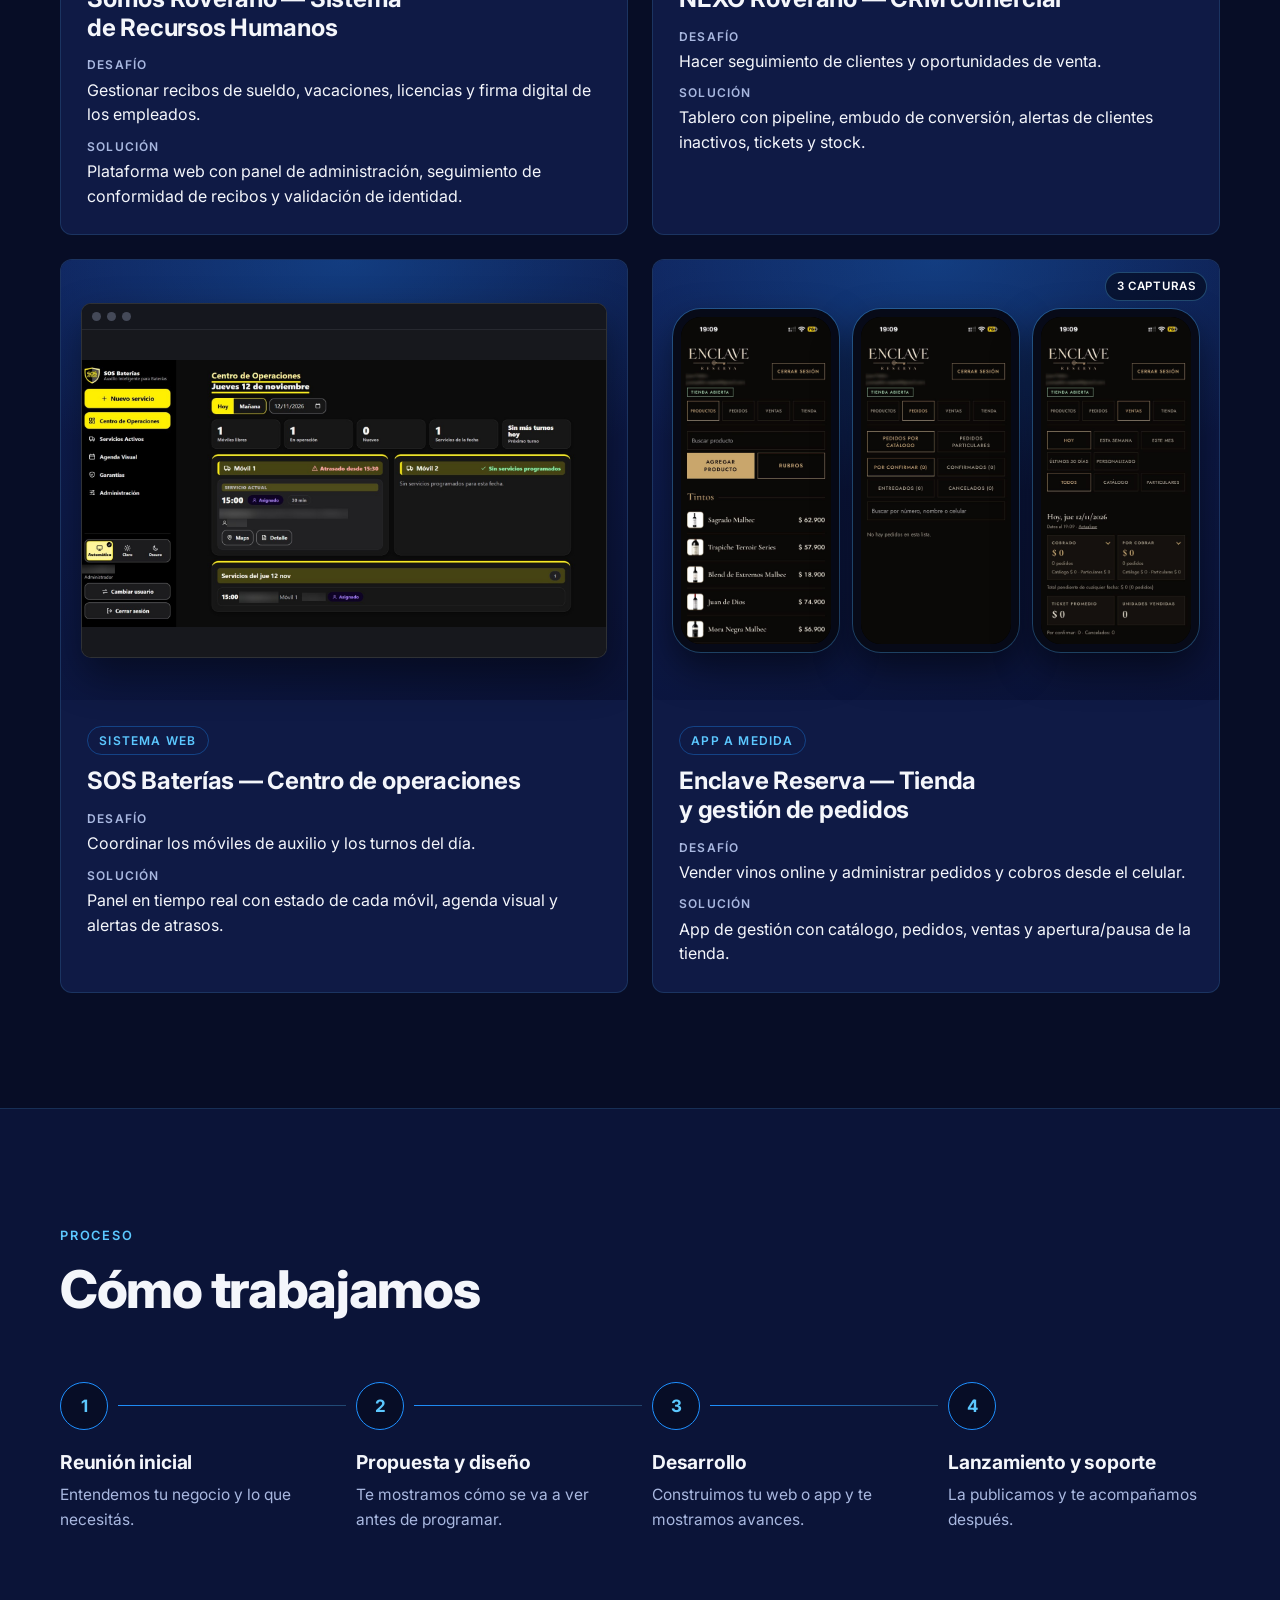
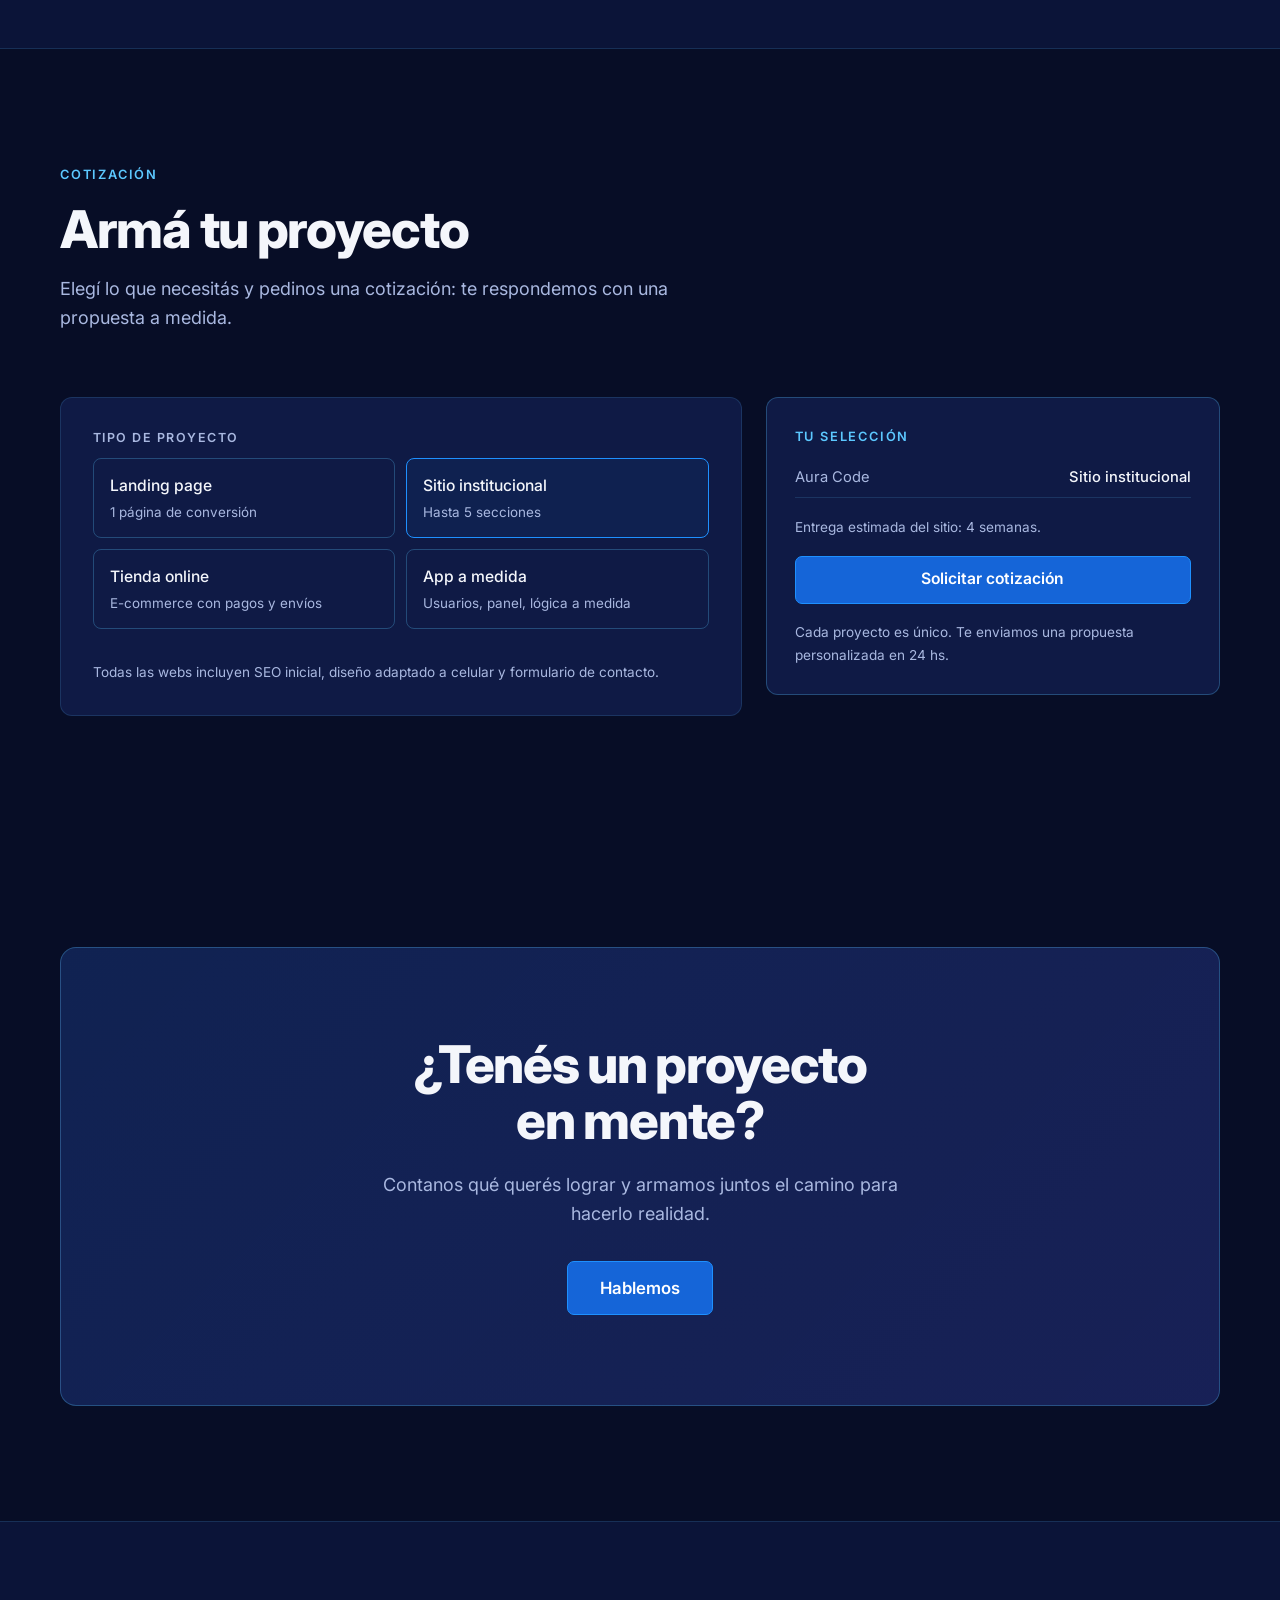
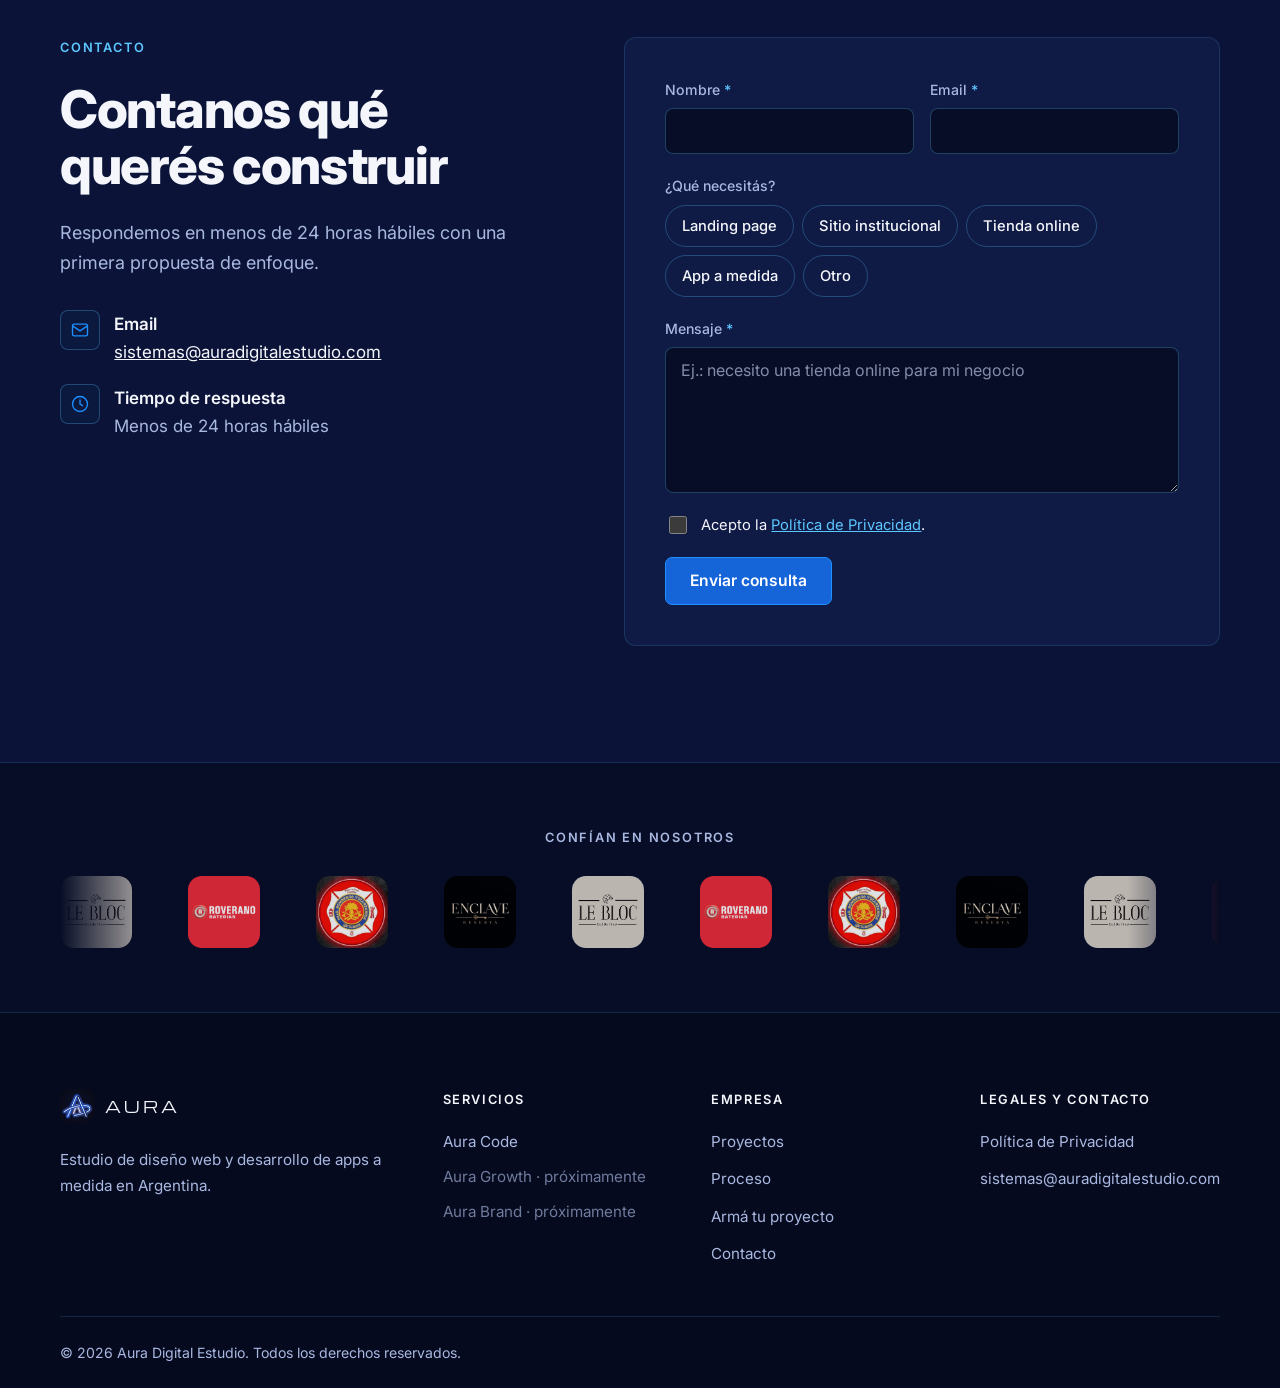
==== commit 6a022299: "Franja 'Lo que viene' con Growth y Brand y lista de espera por Web3Forms Co-Authored-By: Claude Sonn" ====
--- a/index.html
+++ b/index.html
@@ -35,7 +35,7 @@
 <link rel="preconnect" href="https://fonts.googleapis.com">
 <link rel="preconnect" href="https://fonts.gstatic.com" crossorigin>
 <link rel="stylesheet" href="https://fonts.googleapis.com/css2?family=Inter:wght@400;500;600;700;800&family=Michroma&display=swap">
-<link rel="stylesheet" href="css/styles.css?v=15">
+<link rel="stylesheet" href="css/styles.css?v=17">
 <link rel="stylesheet" href="css/logo.css?v=4">
 <script>document.documentElement.classList.add("js")</script>
 
@@ -60,7 +60,7 @@
   }
 }
 </script>
-<script src="js/app.js?v=10" defer></script>
+<script src="js/app.js?v=12" defer></script>
 </head>
 <body>
 <a class="skip" href="#contenido">Saltar al contenido</a>
@@ -187,10 +187,9 @@
           <p class="who"><b>Ideal para</b> quienes necesitan gestionar o automatizar procesos.</p>
         </article>
       </div>
-      <!-- Growth y Brand: preparados para reactivarse con SERVICIOS_ACTIVOS (js/app.js). Hoy quedan ocultos. -->
+      <!-- Growth y Brand: hoy viven en "Lo que viene"; al activarlos en SERVICIOS_ACTIVOS (js/app.js) aparecen acá. -->
       <div class="services" id="servicios-extra" hidden>
-        <article class="svc soon reveal" hidden data-active-only data-servicio="Growth">
-          <span class="soon-badge" data-soon>Próximamente</span>
+        <article class="svc reveal" hidden data-active-only data-servicio="Growth">
           <span class="ico"><svg viewBox="0 0 24 24" aria-hidden="true" focusable="false"><path d="M3 17l6-6 4 4 8-8M15 7h6v6"/></svg></span>
           <h3>Aura Growth</h3>
           <p>Marketing y pauta orientados 100% al retorno de inversión, con cada peso medido.</p>
@@ -202,8 +201,7 @@
           </ul>
           <a class="link" hidden data-active-only href="#cotizador" aria-label="Saber más sobre Aura Growth">Saber más <svg viewBox="0 0 24 24" fill="none" stroke="currentColor" stroke-width="2" stroke-linecap="round" stroke-linejoin="round" aria-hidden="true" focusable="false"><path d="M5 12h14M13 6l6 6-6 6"/></svg></a>
         </article>
-        <article class="svc soon reveal" hidden data-active-only data-servicio="Brand">
-          <span class="soon-badge" data-soon>Próximamente</span>
+        <article class="svc reveal" hidden data-active-only data-servicio="Brand">
           <span class="ico"><svg viewBox="0 0 24 24" aria-hidden="true" focusable="false"><path d="M12 3l1.8 5.2L19 10l-5.2 1.8L12 17l-1.8-5.2L5 10l5.2-1.8zM19 16l.8 2.2L22 19l-2.2.8L19 22l-.8-2.2L16 19l2.2-.8z"/></svg></span>
           <h3>Aura Brand</h3>
           <p>Community management y social media para construir autoridad de marca.</p>
@@ -216,7 +214,62 @@
           <a class="link" hidden data-active-only href="#cotizador" aria-label="Saber más sobre Aura Brand">Saber más <svg viewBox="0 0 24 24" fill="none" stroke="currentColor" stroke-width="2" stroke-linecap="round" stroke-linejoin="round" aria-hidden="true" focusable="false"><path d="M5 12h14M13 6l6 6-6 6"/></svg></a>
         </article>
       </div>
-      <p class="soon-note" id="soon-note">Próximamente: Aura Growth (publicidad en Meta) y Aura Brand (redes sociales).</p>
+    </div>
+  </section>
+
+  <!-- Lo que viene: Growth y Brand "Próximamente" (se manejan con SERVICIOS_ACTIVOS en js/app.js) -->
+  <section class="soon-sec" id="lo-que-viene" aria-labelledby="h-soon">
+    <div class="wrap">
+      <div class="soon-box reveal">
+        <div class="head center">
+          <span class="eyebrow">Próximamente</span>
+          <h2 id="h-soon">Lo que viene</h2>
+          <p class="lead">Estamos preparando dos servicios más para acompañar tu web. Sumate a la lista y enterate primero.</p>
+        </div>
+        <div class="soon-cards">
+          <article class="soon-card" data-soon-card data-servicio="Growth">
+            <span class="soon-pill"><i aria-hidden="true"></i>Próximamente</span>
+            <span class="gico"><svg viewBox="0 0 24 24" aria-hidden="true" focusable="false"><path d="M3 17l6-6 4 4 8-8M15 7h6v6"/></svg></span>
+            <h3>Aura Growth</h3>
+            <p class="tagline">Publicidad que vende</p>
+            <p>Campañas en Instagram, Facebook y Google pensadas para generar ventas, con reportes claros.</p>
+          </article>
+          <article class="soon-card" data-soon-card data-servicio="Brand">
+            <span class="soon-pill"><i aria-hidden="true"></i>Próximamente</span>
+            <span class="gico"><svg viewBox="0 0 24 24" aria-hidden="true" focusable="false"><path d="M12 3l1.8 5.2L19 10l-5.2 1.8L12 17l-1.8-5.2L5 10l5.2-1.8zM19 16l.8 2.2L22 19l-2.2.8L19 22l-.8-2.2L16 19l2.2-.8z"/></svg></span>
+            <h3>Aura Brand</h3>
+            <p class="tagline">Redes que construyen marca</p>
+            <p>Contenido, diseño y gestión de redes para que tu marca se vea profesional.</p>
+          </article>
+        </div>
+        <div class="waitlist" id="waitlist">
+          <button class="btn" type="button" id="wl-open" aria-expanded="false" aria-controls="wl-form">Quiero enterarme primero</button>
+          <form id="wl-form" novalidate hidden>
+            <fieldset class="wl-pick" id="wl-pick">
+              <legend>¿Cuál te interesa?</legend>
+              <div class="chips">
+                <input type="radio" name="wl-svc" id="wl-both" value="Growth y Brand" checked><label for="wl-both">Las dos</label>
+                <input type="radio" name="wl-svc" id="wl-g" value="Growth"><label for="wl-g">Aura Growth</label>
+                <input type="radio" name="wl-svc" id="wl-b" value="Brand"><label for="wl-b">Aura Brand</label>
+              </div>
+            </fieldset>
+            <div class="wl-row">
+              <div>
+                <label for="wl-mail"><span>Tu email <span class="req" aria-hidden="true">*</span></span><input id="wl-mail" type="email" autocomplete="email" required aria-describedby="e-wl-mail"></label>
+                <p class="field-err" id="e-wl-mail" role="alert"></p>
+              </div>
+              <button class="btn" type="submit" id="wl-submit">Avisarme</button>
+            </div>
+            <!-- Honeypot de Web3Forms: oculto para personas, los bots lo tildan -->
+            <input type="checkbox" name="botcheck" id="wl-botcheck" class="hp" tabindex="-1" autocomplete="off" aria-hidden="true">
+            <div>
+              <label class="consent" for="wl-priv"><input type="checkbox" id="wl-priv" required aria-describedby="e-wl-priv"><span>Acepto la <a href="privacidad.html" target="_blank" rel="noopener">Política de Privacidad</a>. Usamos tu email solo para avisarte del lanzamiento.</span></label>
+              <p class="field-err" id="e-wl-priv" role="alert"></p>
+            </div>
+          </form>
+          <p class="note" id="wl-note" role="status" hidden></p>
+        </div>
+      </div>
     </div>
   </section>
 
--- a/css/styles.css
+++ b/css/styles.css
@@ -376,3 +376,34 @@
 .lb-prev{left:12px}.lb-next{right:12px}
 .lb-count{position:absolute;bottom:14px;left:50%;transform:translateX(-50%);color:var(--muted);font-size:.85rem}
 @media (max-width:640px){.lb-prev,.lb-next{top:auto;bottom:10px;margin-top:0}.lb-prev{left:16px}.lb-next{right:16px}.lb-count{bottom:24px}}
+
+/* Lo que viene: Growth y Brand "Próximamente" + lista de espera */
+.soon-sec{padding-block:clamp(40px,6vw,80px)}
+.soon-box{position:relative;isolation:isolate;overflow:hidden;border:1px solid transparent;border-radius:20px;padding:clamp(26px,4.5vw,60px);
+  background:linear-gradient(135deg,rgba(30,144,255,.17),rgba(106,92,255,.17)) padding-box,linear-gradient(var(--bg),var(--bg)) padding-box,linear-gradient(135deg,var(--accent),var(--violet)) border-box}
+.soon-box::before{content:"";position:absolute;z-index:-1;top:-40%;left:-20%;width:70%;aspect-ratio:1;pointer-events:none;border-radius:50%;
+  background:radial-gradient(closest-side,rgba(92,200,255,.30),rgba(106,92,255,.16) 55%,transparent 75%);filter:blur(30px);animation:soonGlow 16s ease-in-out infinite alternate}
+@keyframes soonGlow{to{transform:translate(95%,45%)}}
+.head.center{justify-items:center;text-align:center;margin-inline:auto}
+.head.center .lead{margin-inline:auto}
+.soon-cards{display:grid;grid-template-columns:repeat(2,minmax(0,1fr));gap:1.25rem}
+.soon-cards.one{grid-template-columns:minmax(0,520px);justify-content:center}
+@media (max-width:760px){.soon-cards{grid-template-columns:1fr}}
+.soon-card{position:relative;display:grid;gap:.7rem;align-content:start;padding:clamp(24px,3vw,34px);border:1px solid var(--line-2);border-radius:var(--r);background:rgba(7,13,38,.62);backdrop-filter:blur(6px);-webkit-backdrop-filter:blur(6px)}
+.soon-card h3{font-size:1.5rem}
+.soon-card .tagline{margin:0;font-size:1.15rem;font-weight:700;color:var(--accent-text)}
+.soon-card p{margin:0;color:var(--text)}
+.gico{display:grid;place-items:center;width:56px;height:56px;border-radius:50%;background:linear-gradient(135deg,var(--accent),var(--violet));box-shadow:0 8px 24px rgba(30,144,255,.35)}
+.gico svg{width:28px;height:28px;fill:none;stroke:#fff;stroke-width:1.8;stroke-linecap:round;stroke-linejoin:round}
+.soon-pill{position:absolute;top:18px;right:18px;display:inline-flex;align-items:center;gap:.45rem;padding:.4rem .8rem;border-radius:999px;font-size:.72rem;font-weight:700;letter-spacing:.1em;text-transform:uppercase;line-height:1;color:#fff;background:linear-gradient(135deg,var(--btn),#5a4be0);box-shadow:0 0 18px rgba(106,92,255,.5)}
+.soon-pill i{width:7px;height:7px;border-radius:50%;background:#fff;animation:soonPulse 1.8s ease-in-out infinite}
+@keyframes soonPulse{50%{opacity:.35;transform:scale(.7)}}
+.waitlist{display:grid;justify-items:center;gap:1rem;margin-top:clamp(24px,3vw,36px);text-align:left}
+#wl-form{display:grid;gap:1rem;width:min(560px,100%);padding:clamp(18px,2.4vw,26px);border:1px solid var(--line-2);border-radius:var(--r);background:rgba(7,13,38,.7)}
+.wl-pick{border:0;margin:0;padding:0;min-width:0;display:grid;gap:.5rem}
+.wl-pick legend{font-size:.88rem;font-weight:500;color:var(--muted);margin-bottom:.5rem;padding:0}
+.wl-row{display:grid;grid-template-columns:minmax(0,1fr) auto;gap:.8rem;align-items:start}
+.wl-row .btn{margin-top:1.62rem}
+@media (max-width:520px){.wl-row{grid-template-columns:1fr}.wl-row .btn{margin-top:0}}
+#wl-note{text-align:center;margin:0}
+#wl-note a{color:var(--accent-text)}
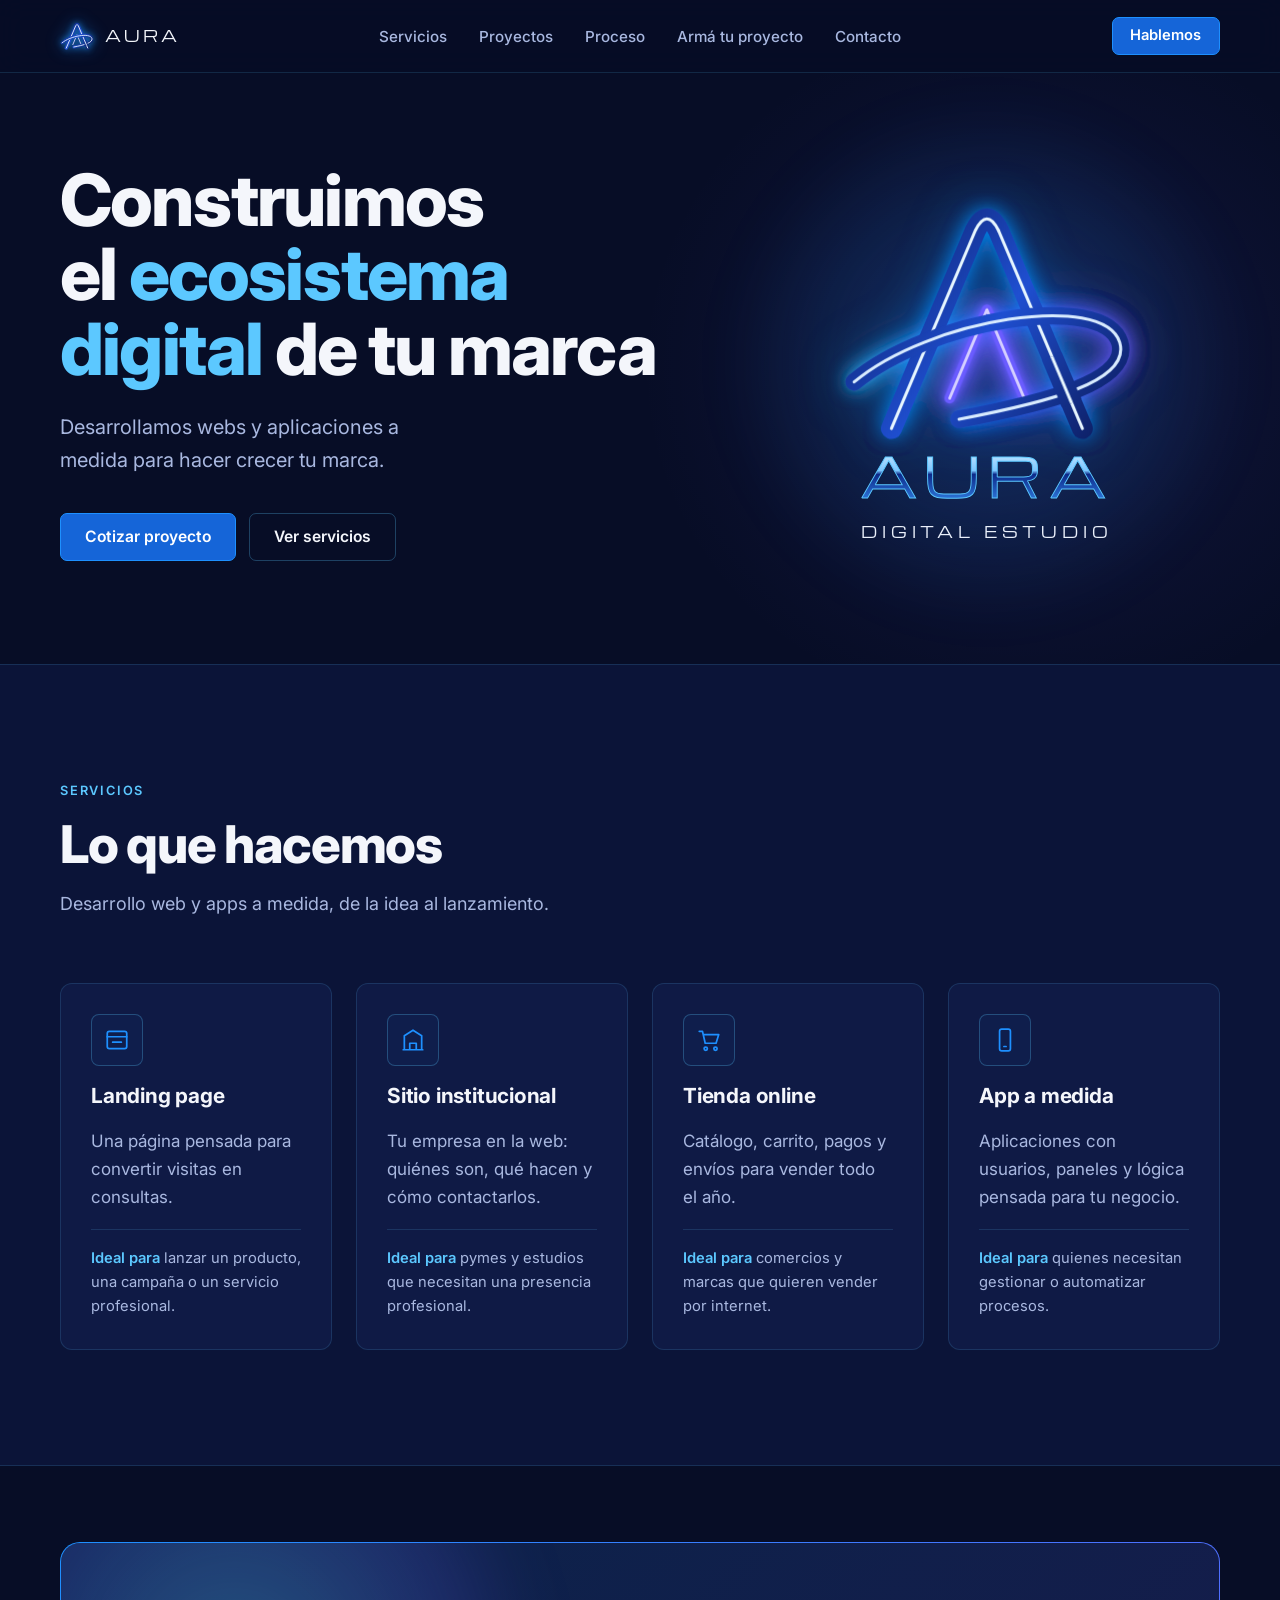
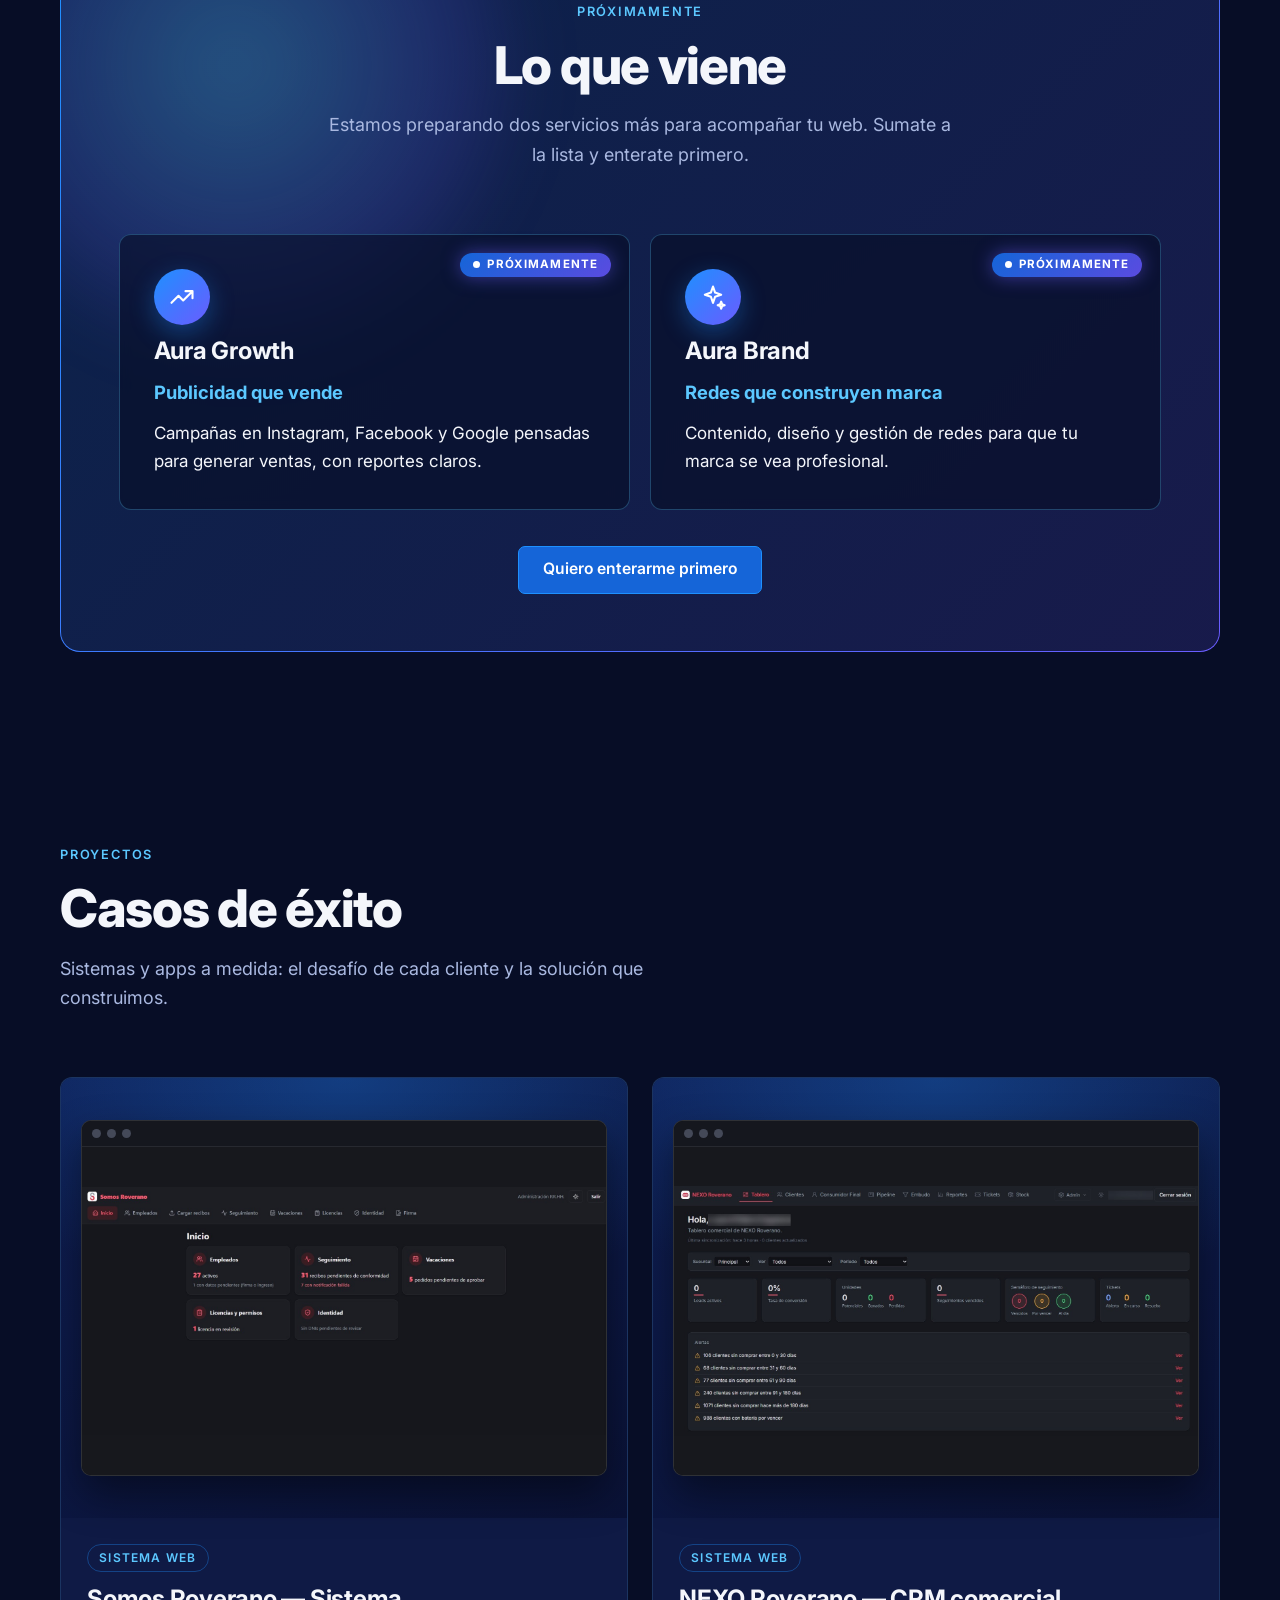
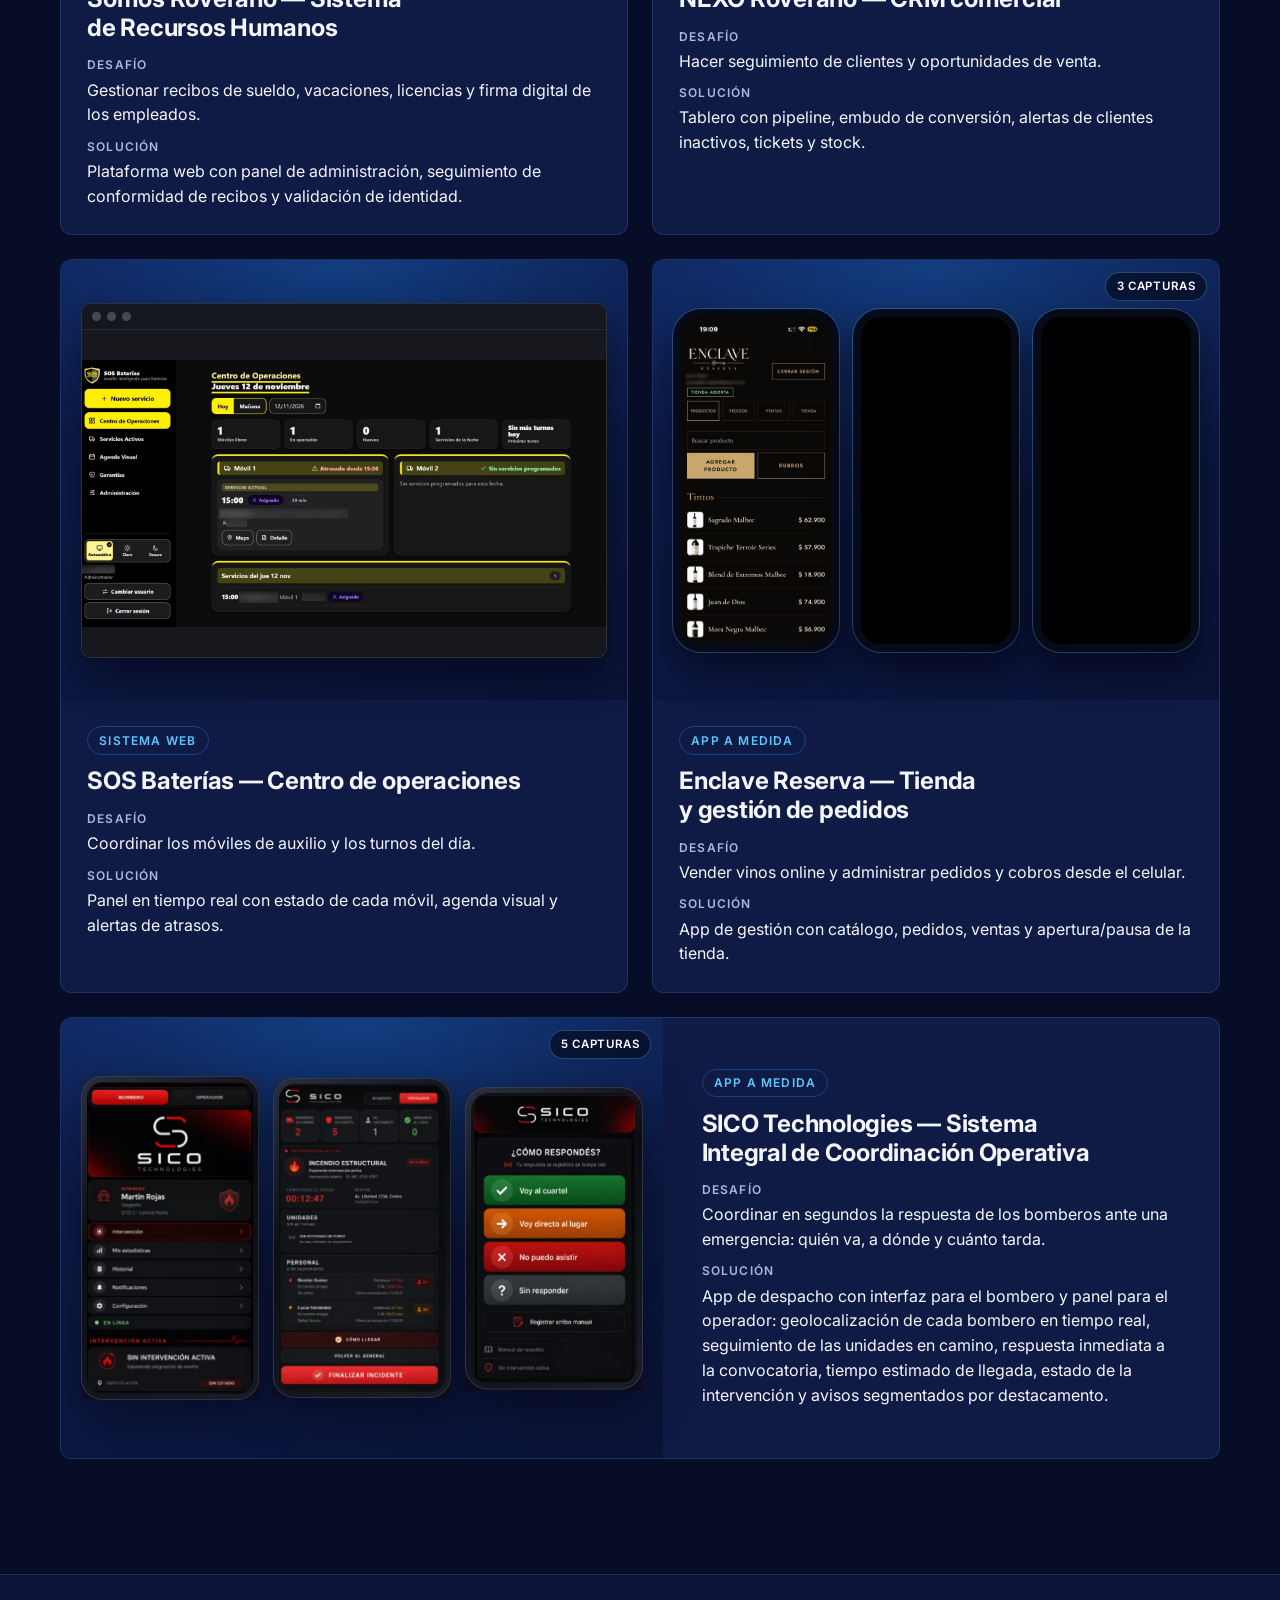
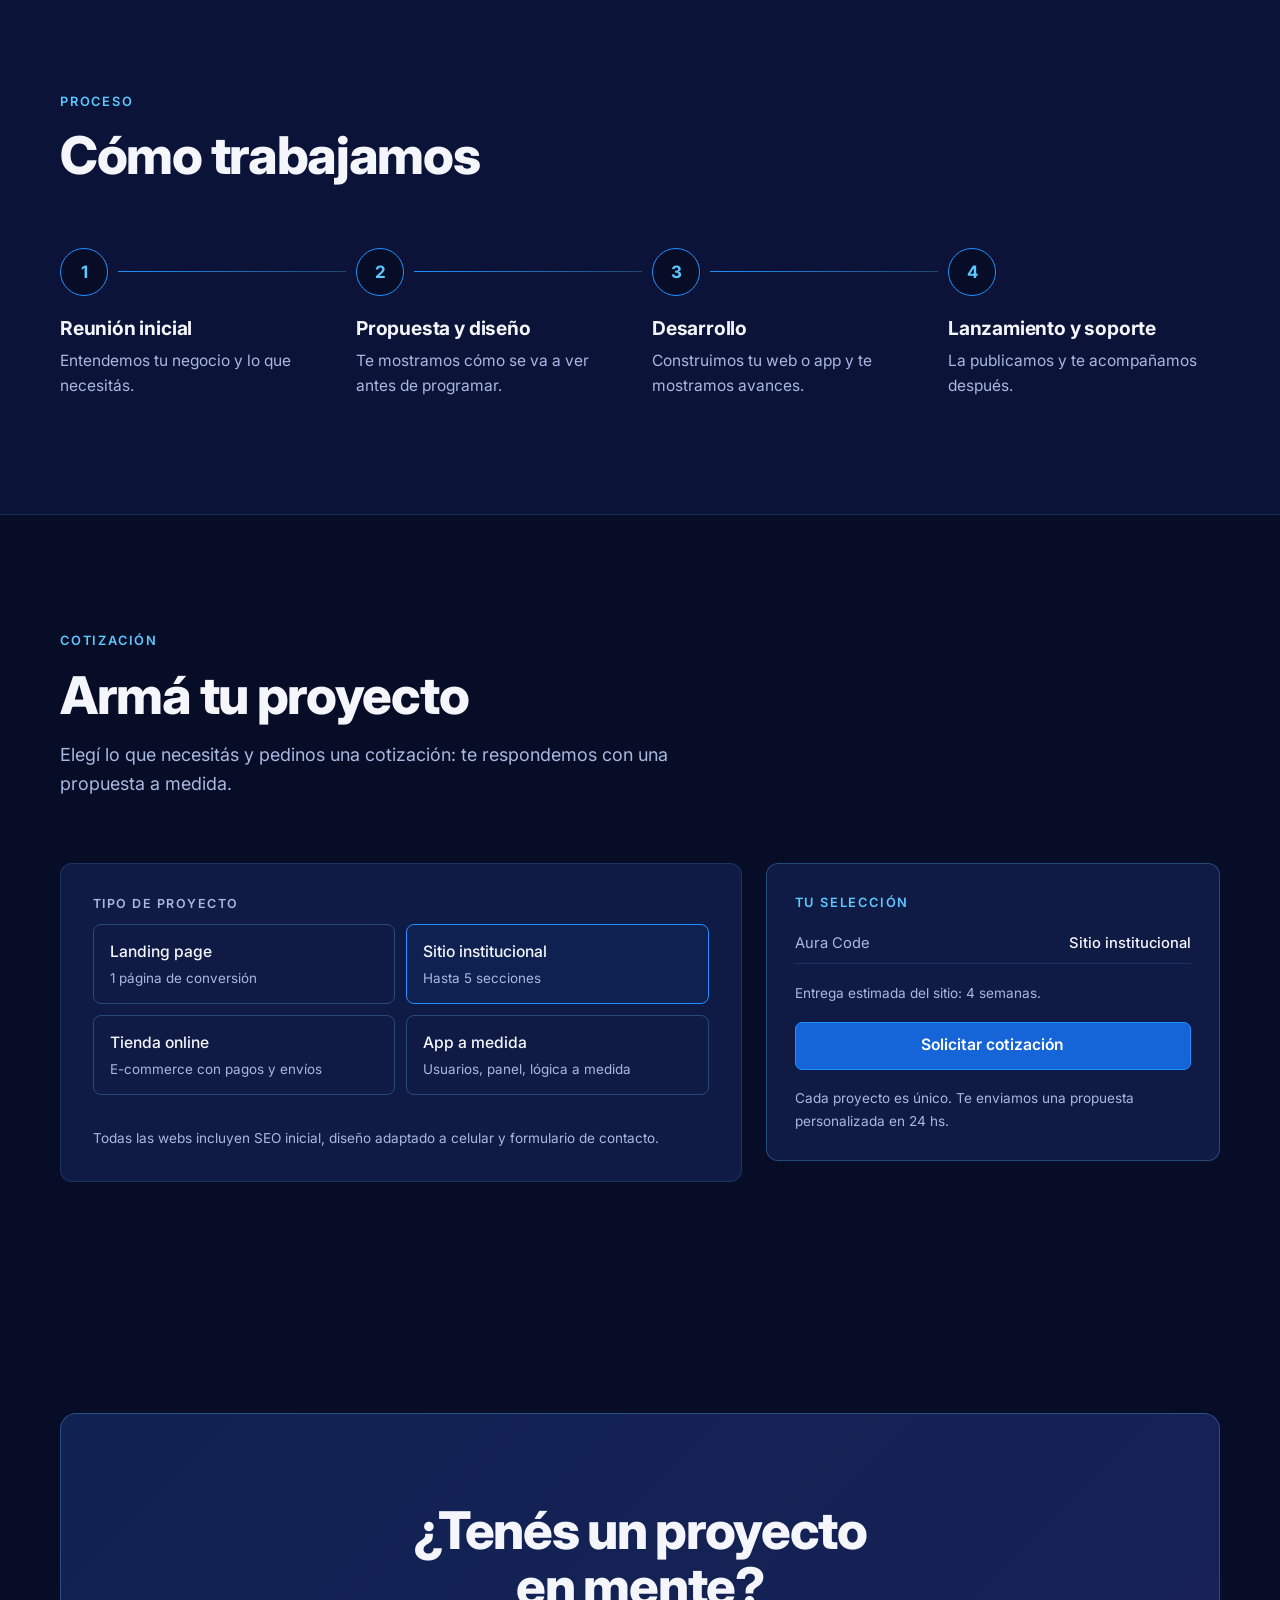
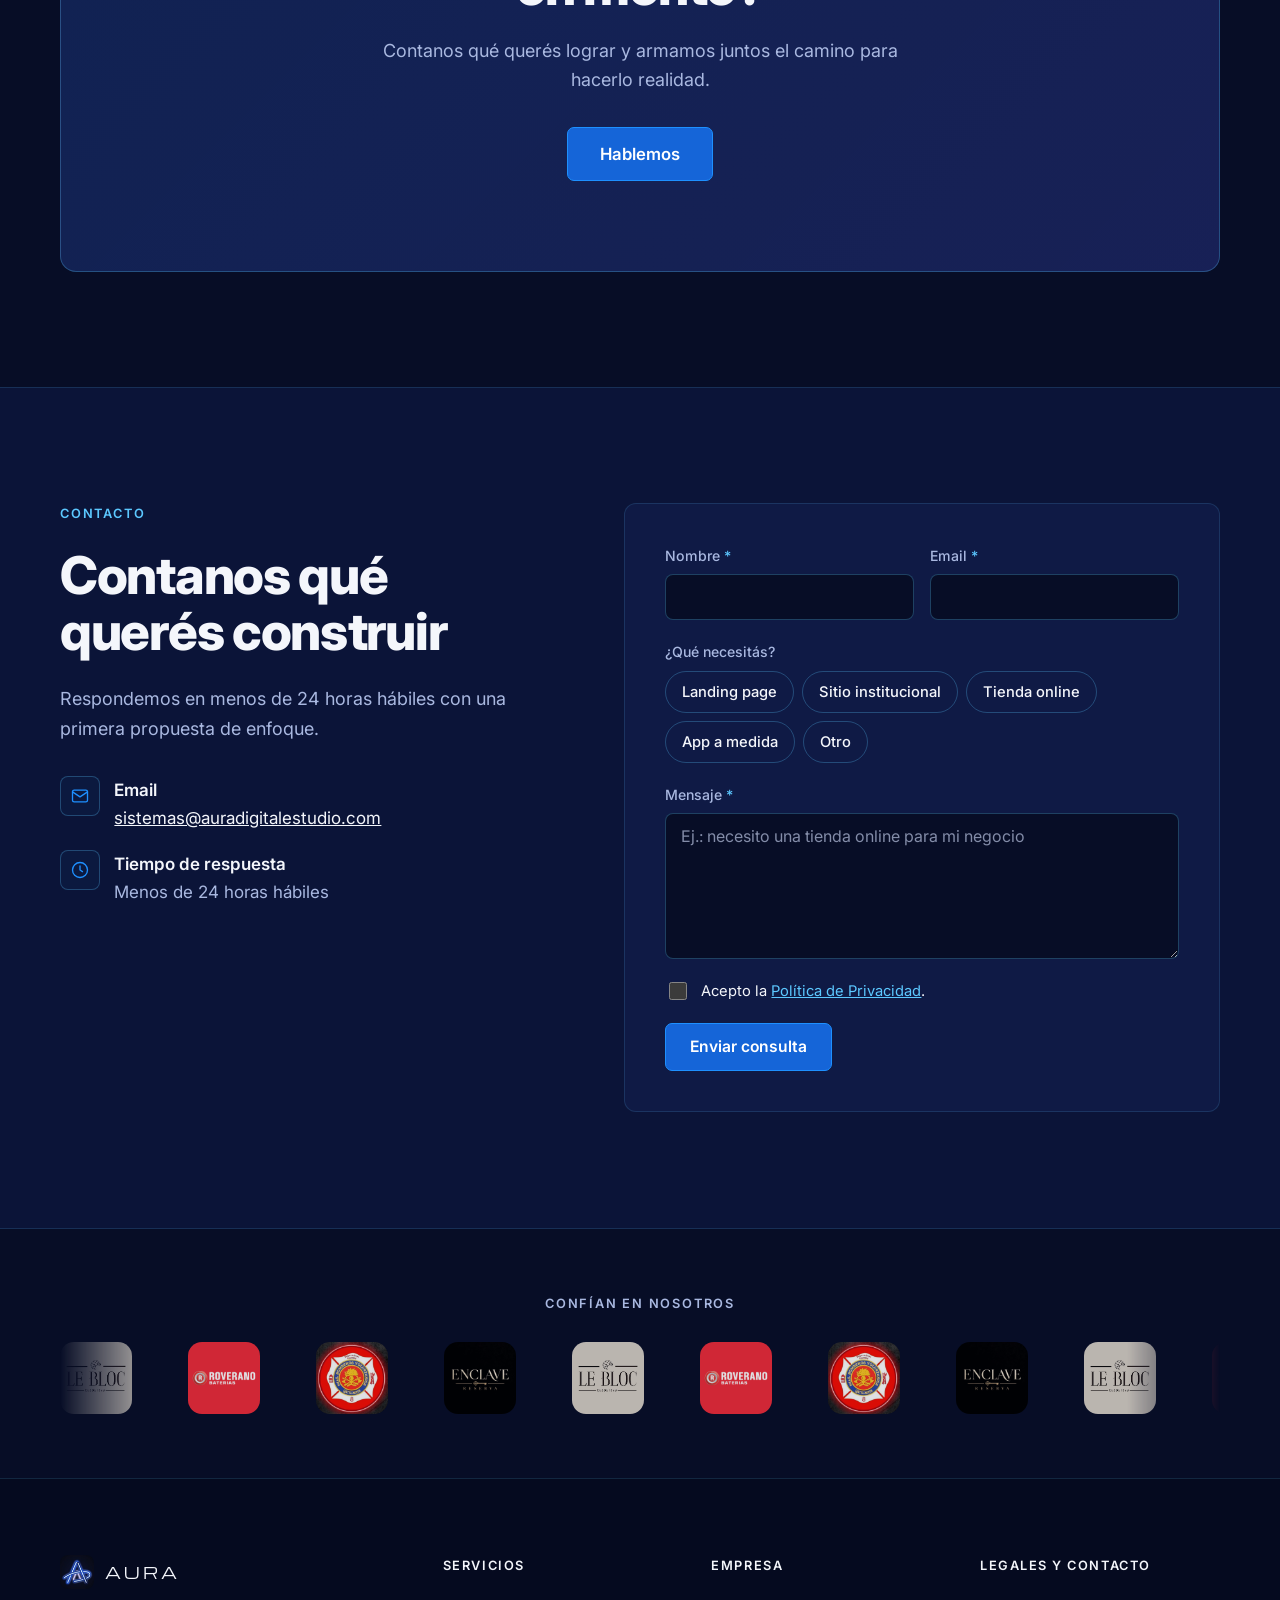
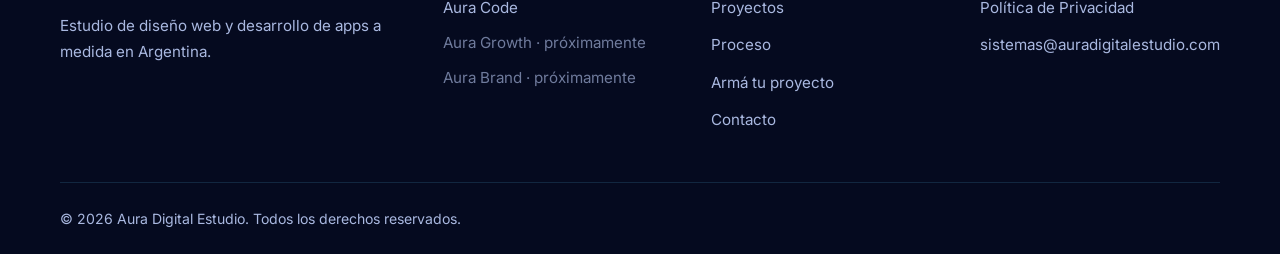
==== commit 757bface: "Agrego SICO Technologies a Proyectos (capturas con marco propio, tarjeta ancha y lightbox) Co-Author" ====
--- a/index.html
+++ b/index.html
@@ -35,7 +35,7 @@
 <link rel="preconnect" href="https://fonts.googleapis.com">
 <link rel="preconnect" href="https://fonts.gstatic.com" crossorigin>
 <link rel="stylesheet" href="https://fonts.googleapis.com/css2?family=Inter:wght@400;500;600;700;800&family=Michroma&display=swap">
-<link rel="stylesheet" href="css/styles.css?v=17">
+<link rel="stylesheet" href="css/styles.css?v=18">
 <link rel="stylesheet" href="css/logo.css?v=4">
 <script>document.documentElement.classList.add("js")</script>
 
@@ -60,7 +60,7 @@
   }
 }
 </script>
-<script src="js/app.js?v=12" defer></script>
+<script src="js/app.js?v=14" defer></script>
 </head>
 <body>
 <a class="skip" href="#contenido">Saltar al contenido</a>
--- a/css/styles.css
+++ b/css/styles.css
@@ -407,3 +407,13 @@
 @media (max-width:520px){.wl-row{grid-template-columns:1fr}.wl-row .btn{margin-top:0}}
 #wl-note{text-align:center;margin:0}
 #wl-note a{color:var(--accent-text)}
+
+/* Proyectos: capturas de celular que ya traen su marco (sin marco extra) y tarjeta final a todo el ancho */
+.phone.bare{border:0;border-radius:0;background:none;box-shadow:none;overflow:visible}
+.case .phone.bare img{aspect-ratio:auto;filter:drop-shadow(0 14px 26px rgba(0,0,0,.45))}
+.is-mobile .phone.bare ~ .zoom{border-radius:24px}
+@media (min-width:861px){
+  .case.wide{grid-column:1/-1;flex-direction:row}
+  .case.wide .media{flex:0 0 52%;height:auto;min-height:440px}
+  .case.wide .body{flex:1;align-content:center;padding:clamp(26px,3vw,44px)}
+}
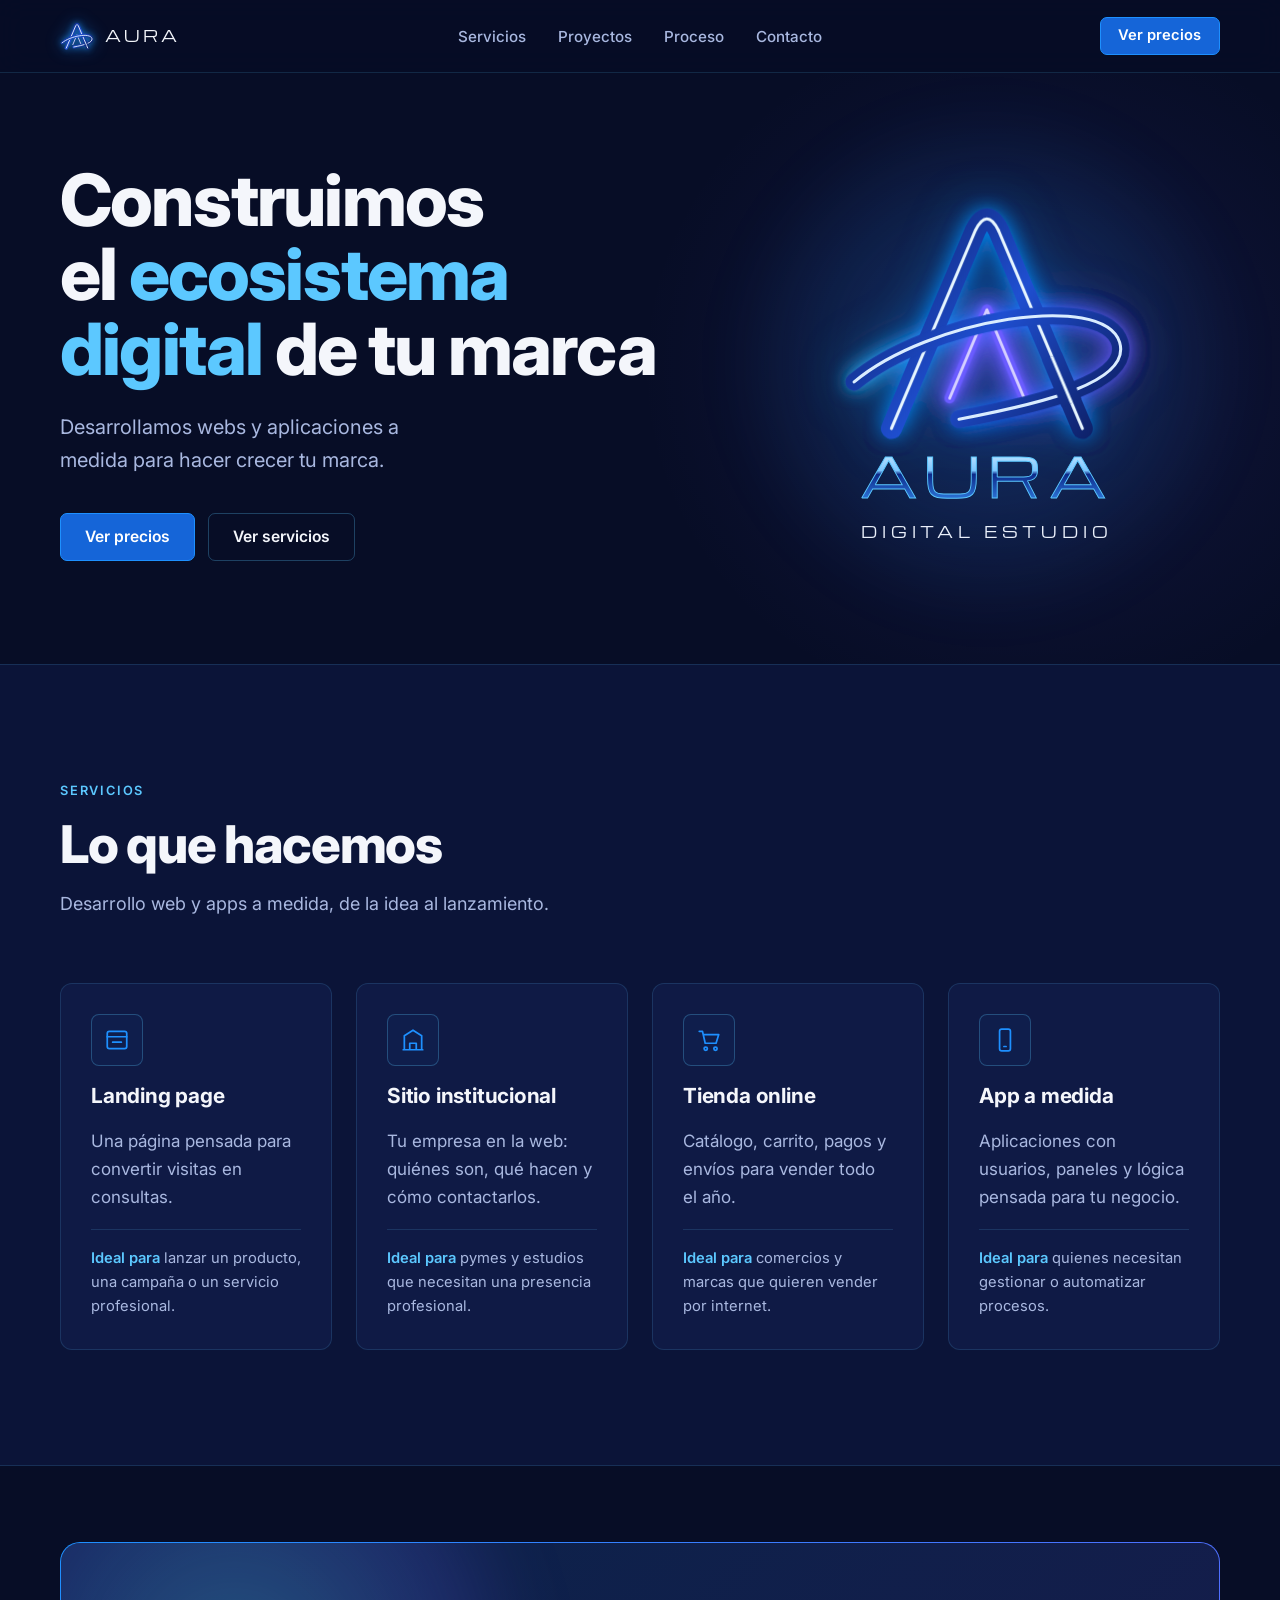
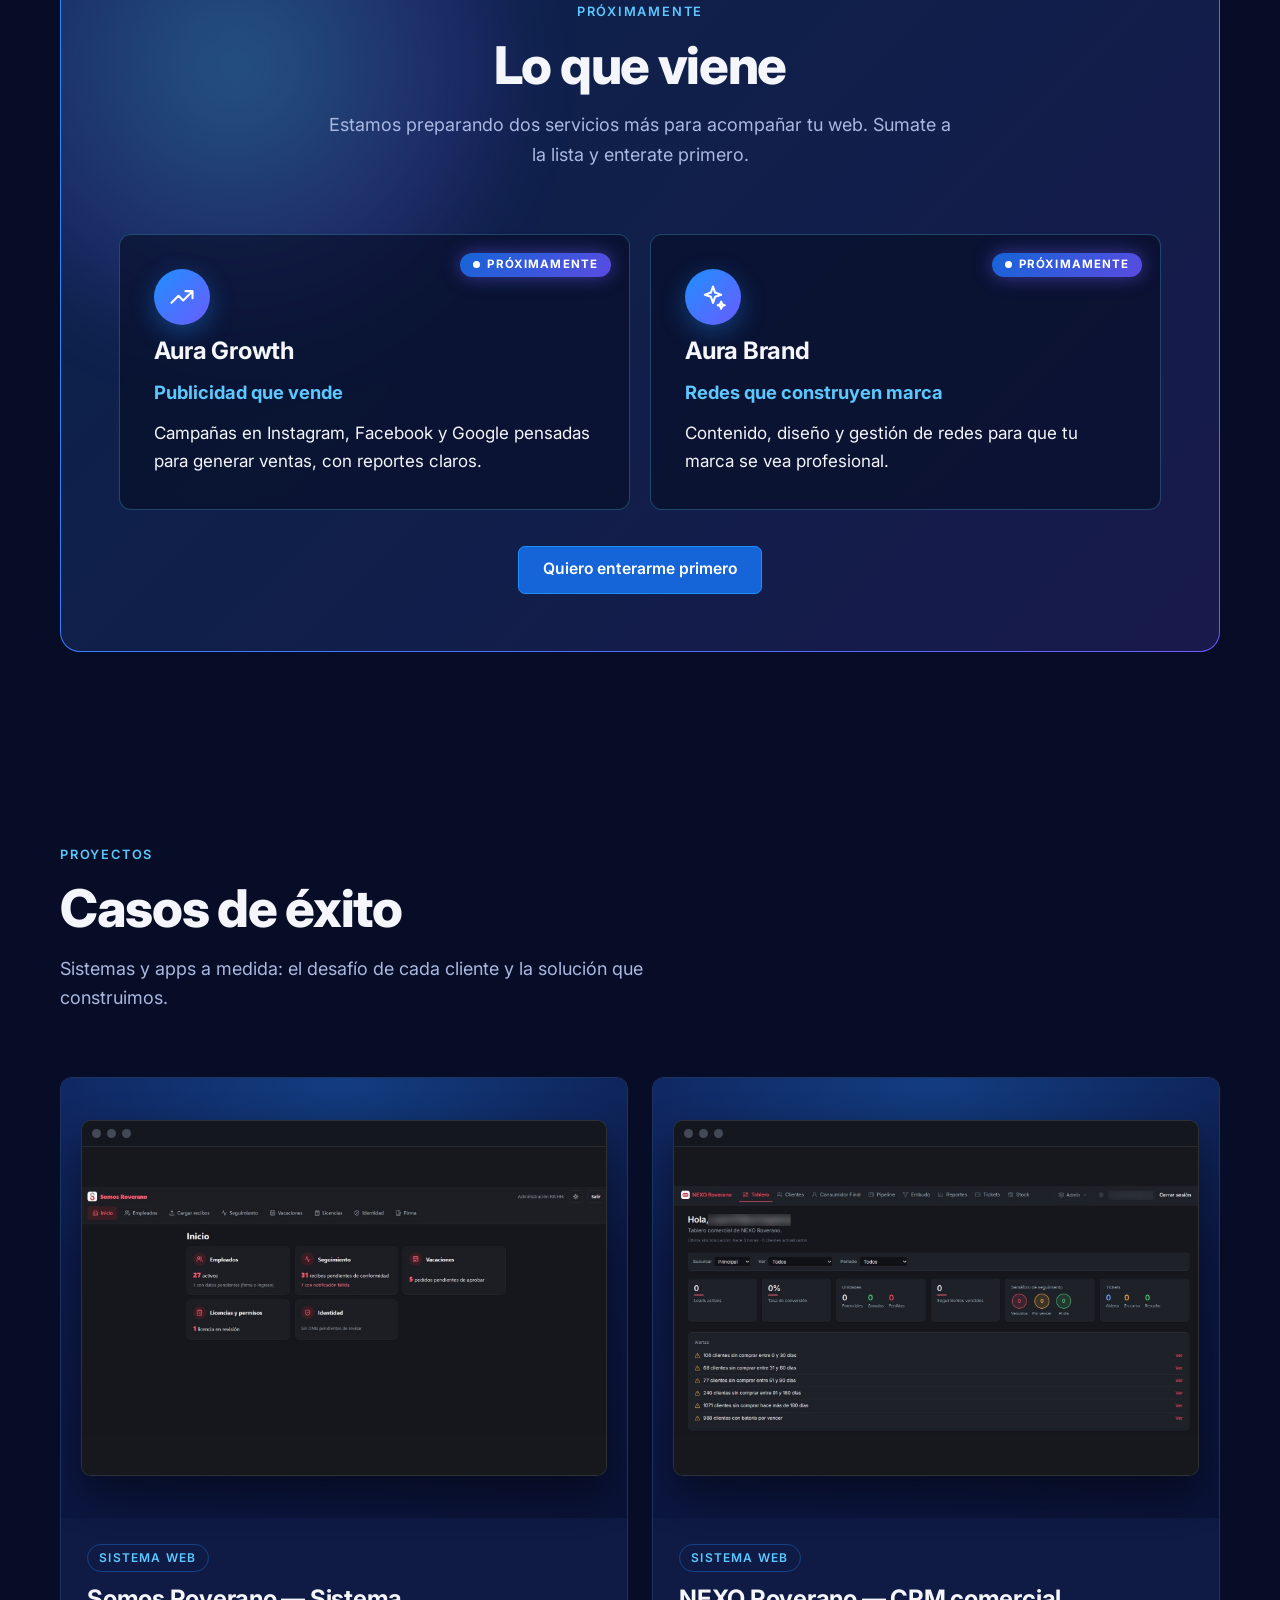
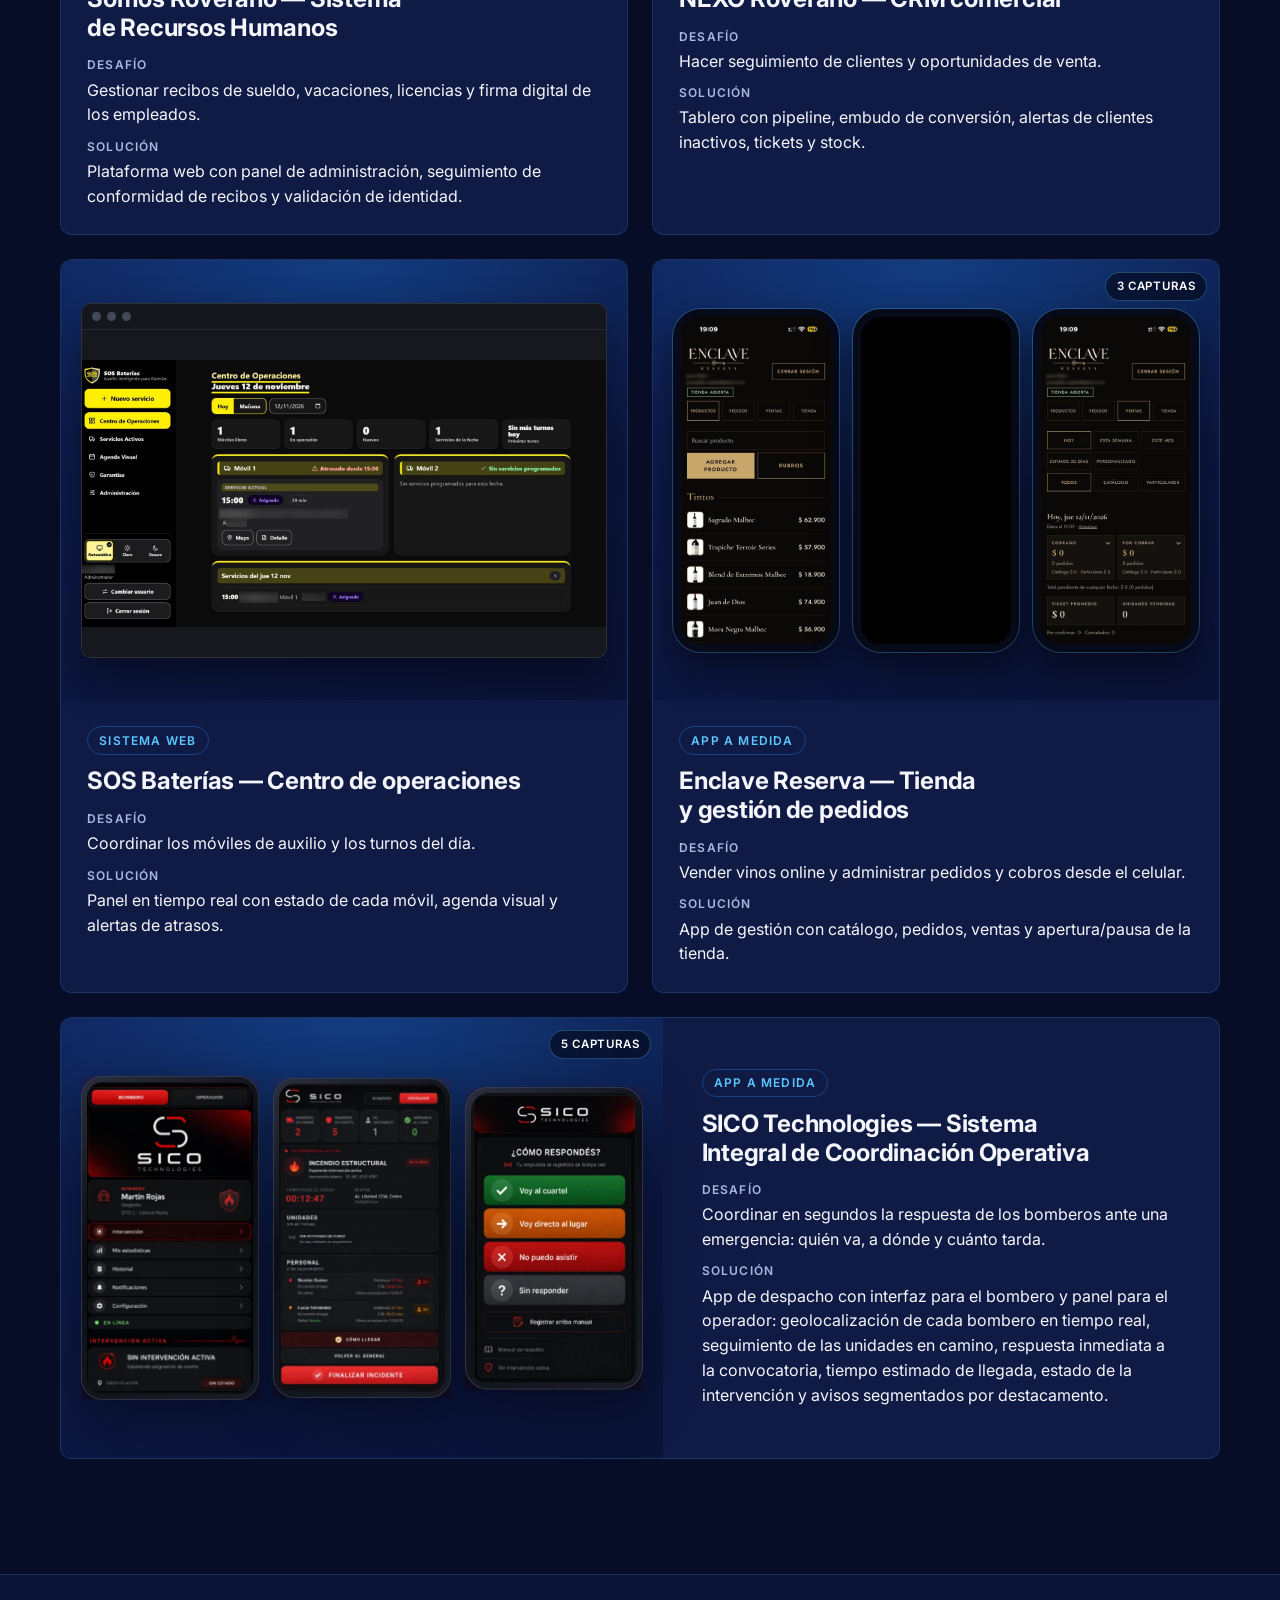
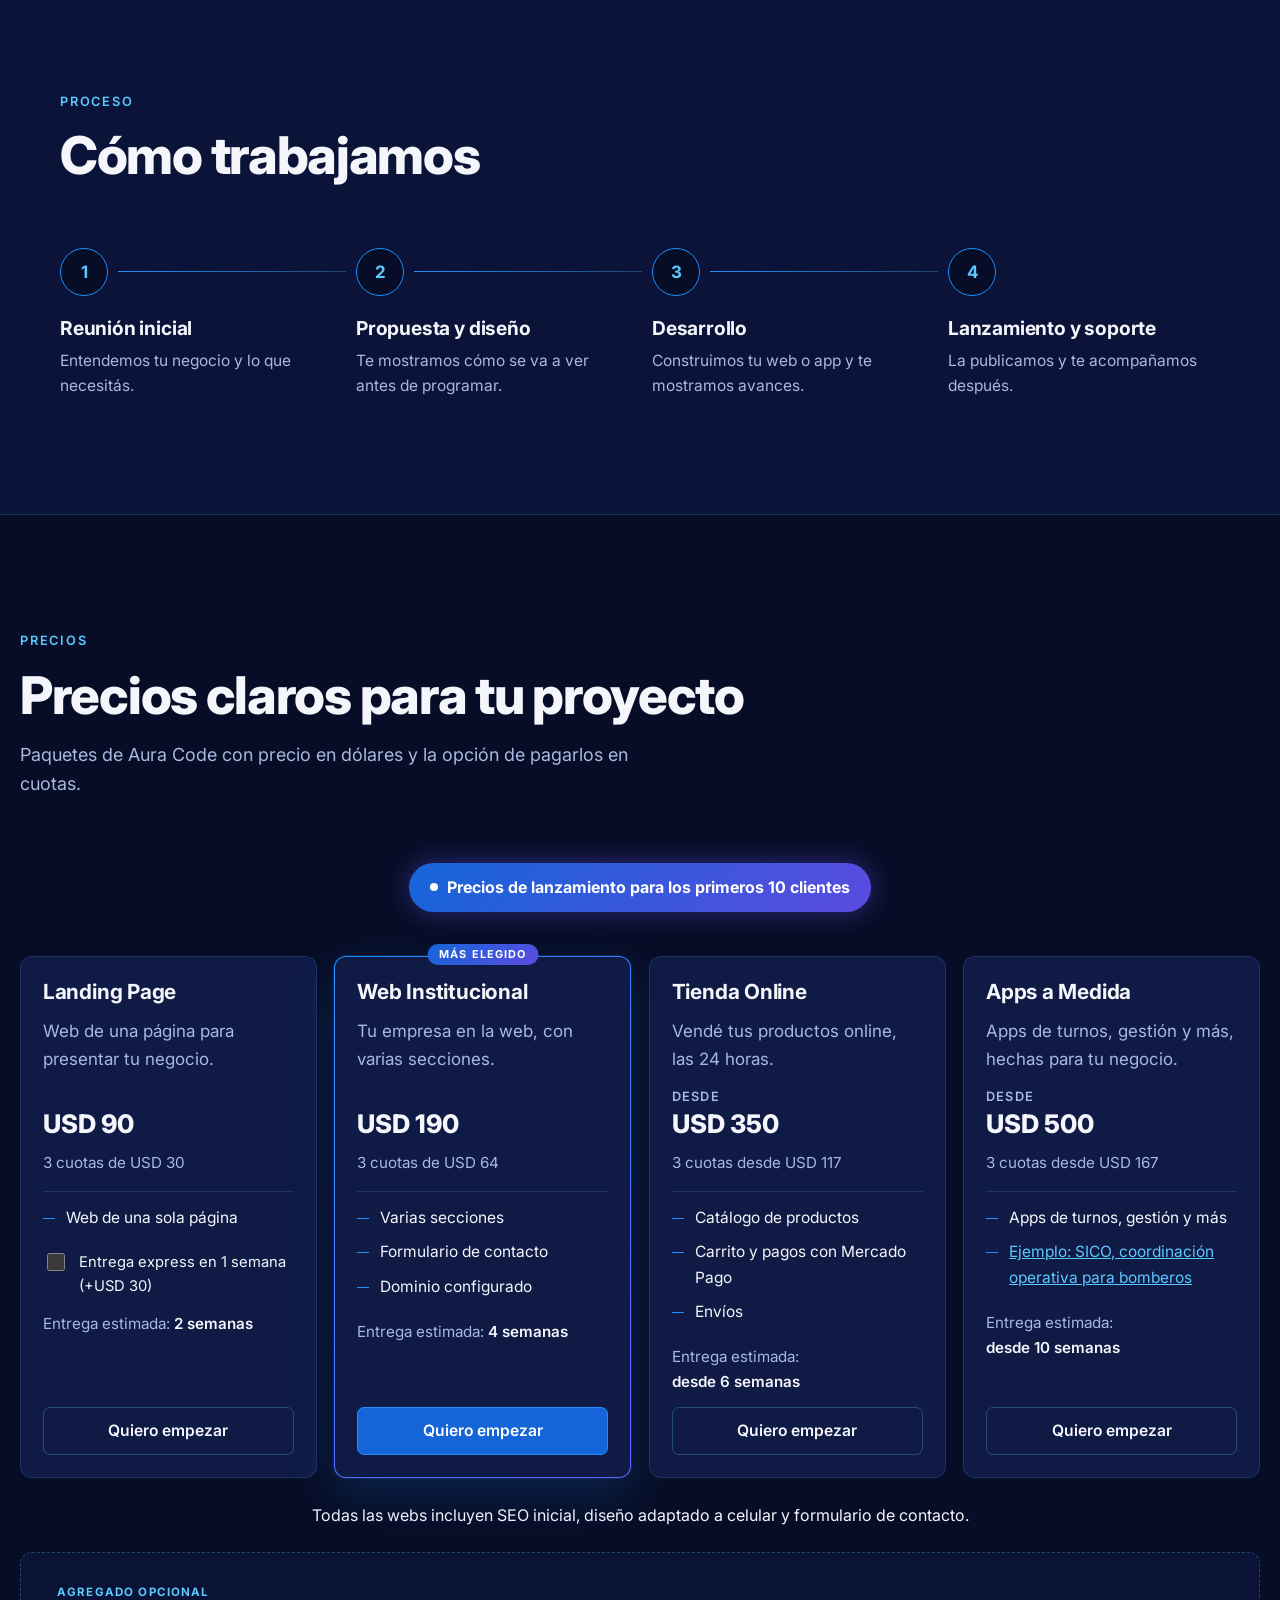
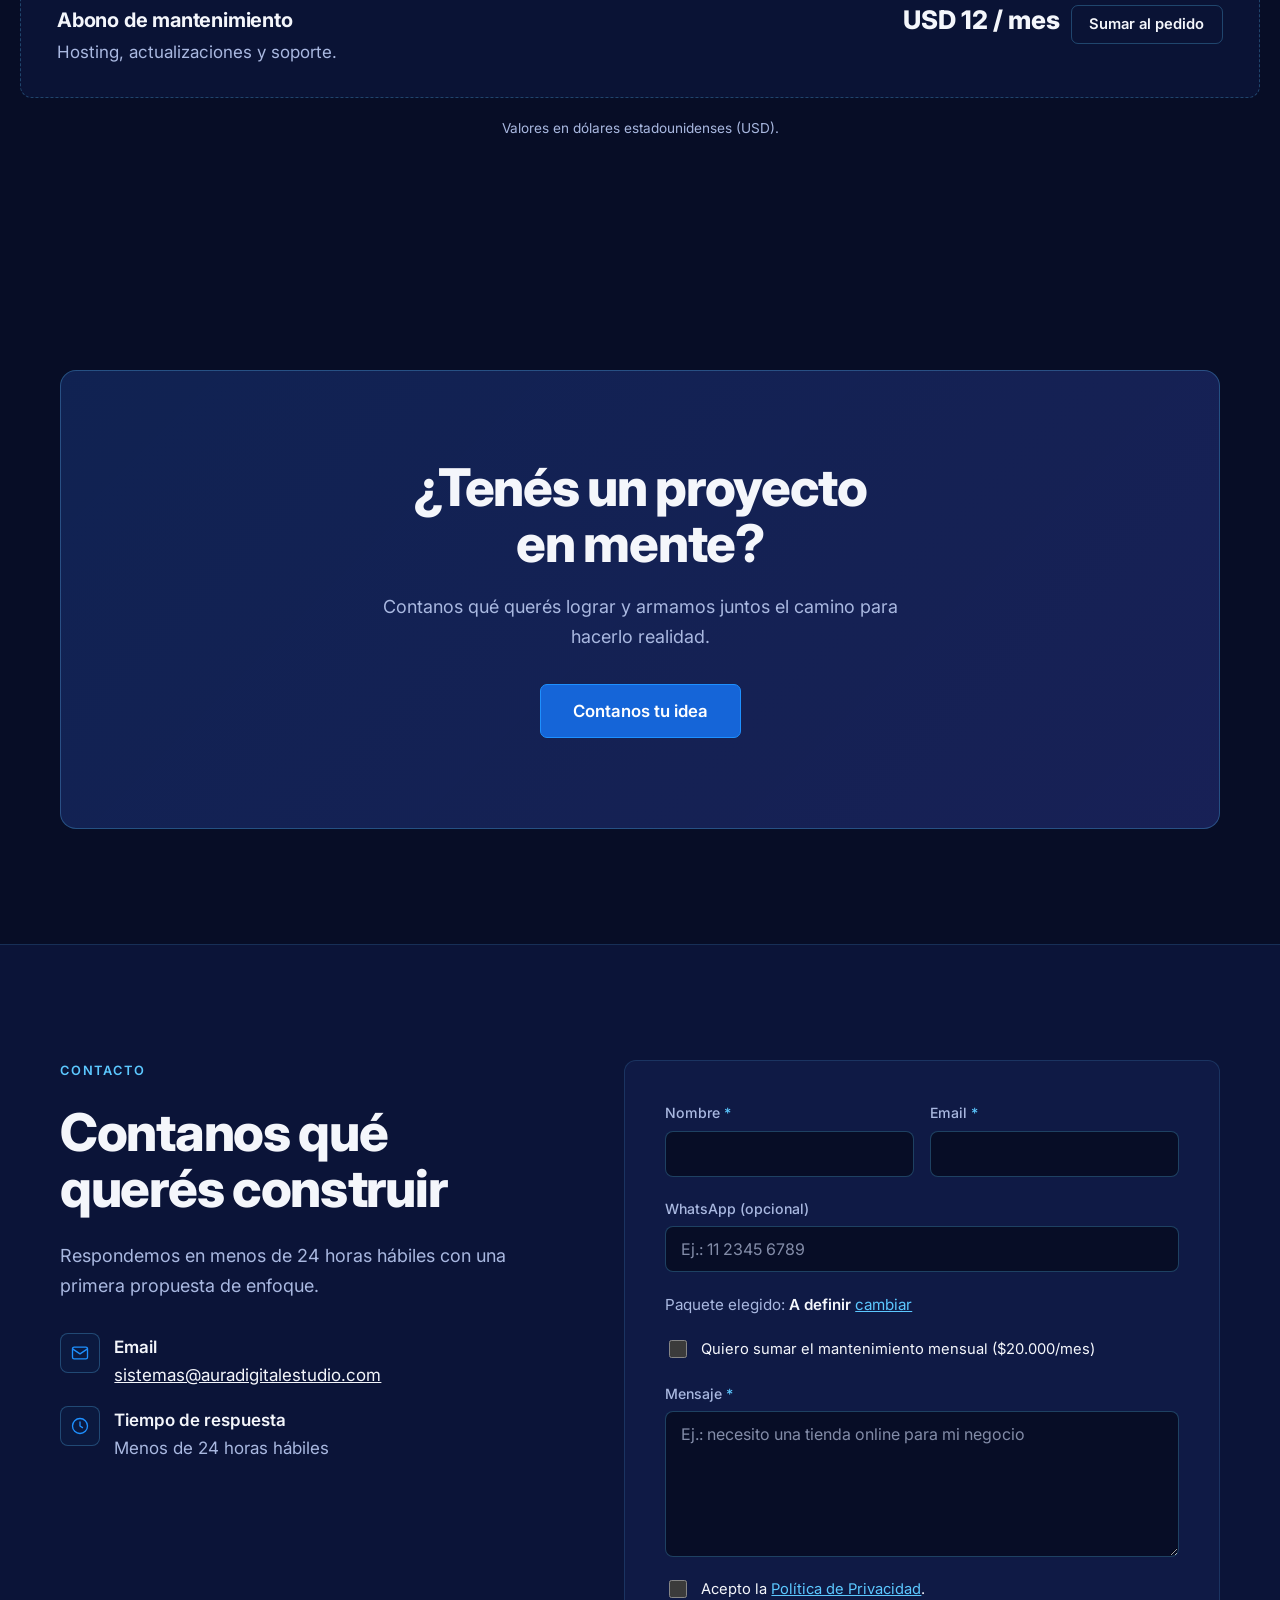
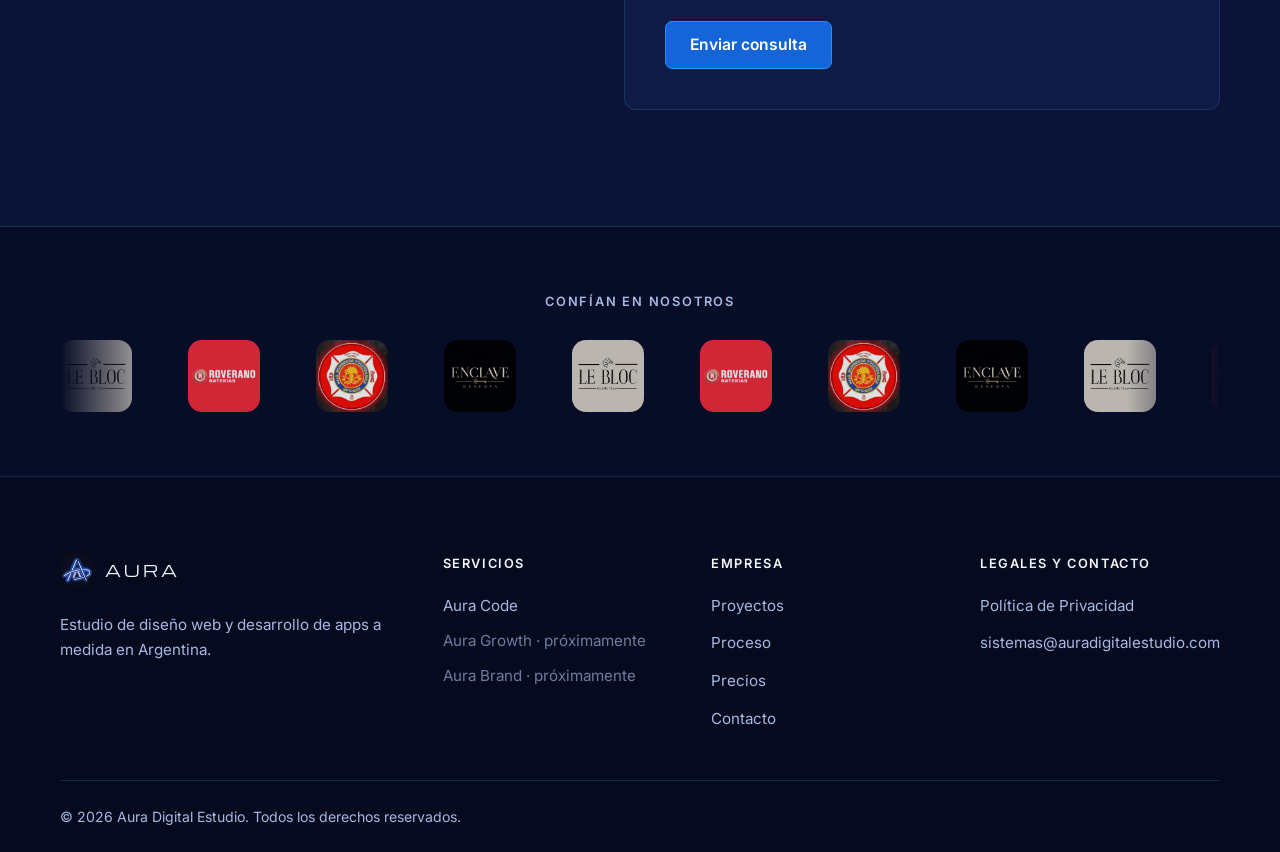
==== commit 8f546f08: "Sección Precios con 4 paquetes (Landing Page, Web Institucional, Tienda Online, Apps a Medida), conv" ====
--- a/index.html
+++ b/index.html
@@ -4,7 +4,7 @@
 <meta charset="utf-8">
 <meta name="viewport" content="width=device-width,initial-scale=1,viewport-fit=cover">
 <title>Aura Digital Estudio | Diseño web y desarrollo de apps a medida en Argentina</title>
-<meta name="description" content="Estudio de diseño web y desarrollo de aplicaciones a medida en Argentina. Sitios, tiendas online y apps para hacer crecer tu marca. Pedí tu cotización online.">
+<meta name="description" content="Estudio de diseño web y desarrollo de aplicaciones a medida en Argentina. Sitios, tiendas online y apps para hacer crecer tu marca. Mirá los precios y pedí tu cotización.">
 <link rel="canonical" href="https://auradigitalestudio.com/">
 <meta name="theme-color" content="#1e90ff">
 <meta name="robots" content="index,follow,max-image-preview:large">
@@ -35,7 +35,7 @@
 <link rel="preconnect" href="https://fonts.googleapis.com">
 <link rel="preconnect" href="https://fonts.gstatic.com" crossorigin>
 <link rel="stylesheet" href="https://fonts.googleapis.com/css2?family=Inter:wght@400;500;600;700;800&family=Michroma&display=swap">
-<link rel="stylesheet" href="css/styles.css?v=18">
+<link rel="stylesheet" href="css/styles.css?v=33">
 <link rel="stylesheet" href="css/logo.css?v=4">
 <script>document.documentElement.classList.add("js")</script>
 
@@ -60,7 +60,7 @@
   }
 }
 </script>
-<script src="js/app.js?v=14" defer></script>
+<script src="js/app.js?v=27" defer></script>
 </head>
 <body>
 <a class="skip" href="#contenido">Saltar al contenido</a>
@@ -72,11 +72,10 @@
       <li><a href="#servicios">Servicios</a></li>
       <li data-proj-link hidden><a href="#proyectos">Proyectos</a></li>
       <li><a href="#proceso">Proceso</a></li>
-      <li><a href="#cotizador">Armá tu proyecto</a></li>
       <li><a href="#contacto">Contacto</a></li>
     </ul>
     <div class="nav-r">
-      <a class="btn sm" href="#contacto">Hablemos</a>
+      <a class="btn sm" href="#precios">Ver precios</a>
       <button class="burger" id="burger" type="button" aria-expanded="false" aria-controls="menu" aria-label="Abrir menú">
         <svg class="b" viewBox="0 0 24 24" fill="none" stroke="currentColor" stroke-width="1.8" stroke-linecap="round" aria-hidden="true" focusable="false"><path d="M4 7h16M4 12h16M4 17h16"/></svg>
         <svg class="x" viewBox="0 0 24 24" fill="none" stroke="currentColor" stroke-width="1.8" stroke-linecap="round" aria-hidden="true" focusable="false"><path d="M6 6l12 12M18 6L6 18"/></svg>
@@ -91,7 +90,7 @@
       <h1>Construimos el <em>ecosistema digital</em> de tu marca</h1>
       <p class="sub">Desarrollamos webs y aplicaciones a medida para hacer crecer tu marca.</p>
       <div class="ctas">
-        <a class="btn" href="#cotizador">Cotizar proyecto</a>
+        <a class="btn" href="#precios">Ver precios</a>
         <a class="btn ghost" href="#servicios">Ver servicios</a>
       </div>
     </div>
@@ -199,7 +198,7 @@
             <li>Embudos de venta medibles</li>
             <li>Reportes de ROAS y CPA</li>
           </ul>
-          <a class="link" hidden data-active-only href="#cotizador" aria-label="Saber más sobre Aura Growth">Saber más <svg viewBox="0 0 24 24" fill="none" stroke="currentColor" stroke-width="2" stroke-linecap="round" stroke-linejoin="round" aria-hidden="true" focusable="false"><path d="M5 12h14M13 6l6 6-6 6"/></svg></a>
+          <a class="link" hidden data-active-only href="#precios" aria-label="Saber más sobre Aura Growth">Saber más <svg viewBox="0 0 24 24" fill="none" stroke="currentColor" stroke-width="2" stroke-linecap="round" stroke-linejoin="round" aria-hidden="true" focusable="false"><path d="M5 12h14M13 6l6 6-6 6"/></svg></a>
         </article>
         <article class="svc reveal" hidden data-active-only data-servicio="Brand">
           <span class="ico"><svg viewBox="0 0 24 24" aria-hidden="true" focusable="false"><path d="M12 3l1.8 5.2L19 10l-5.2 1.8L12 17l-1.8-5.2L5 10l5.2-1.8zM19 16l.8 2.2L22 19l-2.2.8L19 22l-.8-2.2L16 19l2.2-.8z"/></svg></span>
@@ -211,7 +210,7 @@
             <li>Diseño de contenido</li>
             <li>Construcción de autoridad</li>
           </ul>
-          <a class="link" hidden data-active-only href="#cotizador" aria-label="Saber más sobre Aura Brand">Saber más <svg viewBox="0 0 24 24" fill="none" stroke="currentColor" stroke-width="2" stroke-linecap="round" stroke-linejoin="round" aria-hidden="true" focusable="false"><path d="M5 12h14M13 6l6 6-6 6"/></svg></a>
+          <a class="link" hidden data-active-only href="#precios" aria-label="Saber más sobre Aura Brand">Saber más <svg viewBox="0 0 24 24" fill="none" stroke="currentColor" stroke-width="2" stroke-linecap="round" stroke-linejoin="round" aria-hidden="true" focusable="false"><path d="M5 12h14M13 6l6 6-6 6"/></svg></a>
         </article>
       </div>
     </div>
@@ -299,45 +298,20 @@
     </div>
   </section>
 
-  <section class="band" id="cotizador" aria-labelledby="h-cotizador">
+  <!-- Precios: se arma desde PRECIOS (js/app.js); la cotización en pesos viene de dolarapi.com -->
+  <section class="band" id="precios" aria-labelledby="h-precios" hidden>
     <div class="wrap">
       <div class="head reveal">
-        <span class="eyebrow">Cotización</span>
-        <h2 id="h-cotizador">Armá tu proyecto</h2>
-        <p class="lead">Elegí lo que necesitás y pedinos una cotización: te respondemos con una propuesta a medida.</p>
-      </div>
-      <div class="quote">
-        <div class="qbox" id="q-form">
-          <div class="qgroup" role="group" aria-labelledby="qg-site">
-            <h3 id="qg-site">Tipo de proyecto</h3>
-            <div class="opts" id="q-site"></div>
-          </div>
-          <div class="qgroup" role="group" aria-labelledby="qg-extras" hidden data-cotizador-completo>
-            <h3 id="qg-extras">Extras de desarrollo</h3>
-            <div class="opts" id="q-extras"></div>
-          </div>
-          <div class="qgroup soon" role="group" aria-labelledby="qg-growth" data-servicio="Growth">
-            <h3 id="qg-growth">Aura Growth · Gestión de pauta mensual <span class="soon-badge inline" data-soon>Próximamente</span></h3>
-            <div class="opts" id="q-growth"></div>
-          </div>
-          <div class="qgroup soon" role="group" aria-labelledby="qg-brand" data-servicio="Brand">
-            <h3 id="qg-brand">Aura Brand · Redes sociales mensual <span class="soon-badge inline" data-soon>Próximamente</span></h3>
-            <div class="opts" id="q-brand"></div>
-          </div>
-          <div class="qgroup" role="group" aria-labelledby="qg-time" hidden data-cotizador-completo>
-            <h3 id="qg-time">Plazo</h3>
-            <div class="opts" id="q-time"></div>
-          </div>
-          <p class="fine">Todas las webs incluyen SEO inicial, diseño adaptado a celular y formulario de contacto.</p>
-        </div>
-        <aside class="summary" aria-live="polite" aria-label="Tu selección">
-          <span class="eyebrow">Tu selección</span>
-          <dl id="q-lines"></dl>
-          <p class="fine" id="q-weeks"></p>
-          <button class="btn" id="q-send" type="button">Solicitar cotización</button>
-          <p class="fine">Cada proyecto es único. Te enviamos una propuesta personalizada en 24 hs.</p>
-        </aside>
-      </div>
+        <span class="eyebrow">Precios</span>
+        <h2 id="h-precios">Precios claros para tu proyecto</h2>
+        <p class="lead">Paquetes de Aura Code con precio en dólares y la opción de pagarlos en cuotas.</p>
+      </div>
+      <p class="launch reveal" id="px-launch"></p>
+      <div class="plans" id="px-plans"></div>
+      <p class="px-incluye" id="px-incluye" hidden></p>
+      <div id="px-maint"></div>
+      <p class="fine px-note">Valores en dólares estadounidenses (USD).</p>
+      <p class="fine px-note" id="px-fx" hidden></p>
     </div>
   </section>
 
@@ -346,7 +320,7 @@
       <div class="cta-box reveal">
         <h2 id="h-cta">¿Tenés un proyecto en mente?</h2>
         <p>Contanos qué querés lograr y armamos juntos el camino para hacerlo realidad.</p>
-        <a class="btn" href="#contacto">Hablemos</a>
+        <a class="btn" href="#contacto" data-idea>Contanos tu idea</a>
       </div>
     </div>
   </section>
@@ -381,19 +355,12 @@
               <p class="field-err" id="e-mail" role="alert"></p>
             </div>
           </div>
-          <fieldset style="border:0;margin:0;padding:0;display:grid;gap:.5rem;min-width:0">
-            <legend style="font-size:.88rem;font-weight:500;color:var(--muted);margin-bottom:.5rem;padding:0">¿Qué necesitás?</legend>
-            <div class="chips">
-              <input type="checkbox" id="c-landing" value="Landing page"><label for="c-landing">Landing page</label>
-              <input type="checkbox" id="c-sitio" value="Sitio institucional"><label for="c-sitio">Sitio institucional</label>
-              <input type="checkbox" id="c-tienda" value="Tienda online"><label for="c-tienda">Tienda online</label>
-              <input type="checkbox" id="c-app" value="App a medida"><label for="c-app">App a medida</label>
-              <input type="checkbox" id="c-otro" value="Otro"><label for="c-otro">Otro</label>
-              <!-- Listos para reactivar: poné Growth/Brand en true en SERVICIOS_ACTIVOS (js/app.js): se muestran solos -->
-              <input type="checkbox" id="c-growth" value="Aura Growth" hidden data-servicio="Growth" data-active-only><label for="c-growth" hidden data-servicio="Growth" data-active-only>Aura Growth</label>
-              <input type="checkbox" id="c-brand" value="Aura Brand" hidden data-servicio="Brand" data-active-only><label for="c-brand" hidden data-servicio="Brand" data-active-only>Aura Brand</label>
-            </div>
-          </fieldset>
+          <div>
+            <label for="c-wa"><span>WhatsApp (opcional)</span><input id="c-wa" type="tel" autocomplete="tel" inputmode="tel" placeholder="Ej.: 11 2345 6789" aria-describedby="e-wa"></label>
+            <p class="field-err" id="e-wa" role="alert"></p>
+          </div>
+          <p class="pack">Paquete elegido: <b id="c-pack-name">A definir</b> <a href="#precios" id="c-pack-change">cambiar</a></p>
+          <label class="consent" for="c-mant"><input type="checkbox" id="c-mant"><span>Quiero sumar el mantenimiento mensual (<span id="c-mant-ars">$20.000</span>/mes)</span></label>
           <div>
             <label for="c-msg"><span>Mensaje <span class="req" aria-hidden="true">*</span></span><textarea id="c-msg" rows="6" required placeholder="Ej.: necesito una tienda online para mi negocio" aria-describedby="e-msg"></textarea></label>
             <p class="field-err" id="e-msg" role="alert"></p>
@@ -449,7 +416,7 @@
         <ul>
           <li data-proj-link hidden><a href="#proyectos">Proyectos</a></li>
           <li><a href="#proceso">Proceso</a></li>
-          <li><a href="#cotizador">Armá tu proyecto</a></li>
+          <li data-precios-link hidden><a href="#precios">Precios</a></li>
           <li><a href="#contacto">Contacto</a></li>
         </ul>
       </div>
--- a/css/styles.css
+++ b/css/styles.css
@@ -180,29 +180,6 @@
   .steps li:not(:last-child)::after{top:52px;left:23px;width:1px;height:calc(100% - 58px);background:linear-gradient(180deg,var(--accent),var(--line-2))}
 }
 
-/* cotizador */
-.quote{display:grid;grid-template-columns:minmax(0,1.5fr) minmax(0,1fr);gap:1.5rem;align-items:start}
-@media (max-width:960px){.quote{grid-template-columns:1fr}}
-.qbox{background:var(--card);border:1px solid var(--line);border-radius:var(--r);padding:clamp(20px,3vw,32px);display:grid;gap:2rem;min-width:0}
-.qgroup{display:grid;gap:.8rem}
-.qgroup h3{font-size:.78rem;font-weight:600;letter-spacing:.12em;text-transform:uppercase;color:var(--muted)}
-.opts{display:grid;grid-template-columns:repeat(2,minmax(0,1fr));gap:.7rem}
-@media (max-width:560px){.opts{grid-template-columns:1fr}}
-.opt{position:relative}
-.opt input{position:absolute;opacity:0;width:1px;height:1px}
-.opt label{display:grid;gap:.15rem;padding:.85rem 1rem;border:1px solid var(--line-2);border-radius:var(--r-sm);cursor:pointer;color:var(--text);font-size:.98rem;font-weight:500;height:100%;transition:border-color .2s,background .2s}
-.opt label:hover{border-color:var(--muted)}
-.opt label small{color:var(--muted);font-size:.84rem;font-weight:400}
-.opt label em{font-style:normal;font-size:.84rem;font-weight:600;color:var(--accent-text);font-variant-numeric:tabular-nums}
-.opt input:checked + label{border-color:var(--accent);background:rgba(30,144,255,.06)}
-.opt input:disabled + label{opacity:.4;cursor:not-allowed}
-.opt input:focus-visible + label{outline:2px solid var(--accent);outline-offset:2px}
-.summary{position:sticky;top:calc(env(safe-area-inset-top,0px) + 92px);background:var(--card);border:1px solid var(--line-2);border-radius:var(--r);padding:clamp(20px,3vw,28px);display:grid;gap:1.1rem;min-width:0}
-.summary .big{font-size:clamp(1.5rem,3vw,2rem);font-weight:800;letter-spacing:-.02em;font-variant-numeric:tabular-nums;line-height:1.25}
-.summary dl{margin:0;display:grid;gap:.55rem}
-.summary dl div{display:flex;justify-content:space-between;gap:1rem;font-size:.92rem;border-bottom:1px solid var(--line);padding-bottom:.5rem}
-.summary dt{color:var(--muted)}
-.summary dd{margin:0;text-align:right;font-weight:500}
 .fine{font-size:.85rem;color:var(--muted)}
 
 /* llamada a la acción */
@@ -316,9 +293,7 @@
 .soon-badge.inline{position:static;display:inline-block;margin-left:.6rem;padding:.3rem .65rem;font-size:.68rem;vertical-align:middle}
 .svc.soon > :not(.soon-badge){opacity:.5}
 .svc.soon:hover{transform:none;border-color:var(--line)}
-.qgroup.soon{display:none}
 .soon-li{color:var(--muted);opacity:.65;font-size:.95rem}
-.opt input:disabled:checked + label{border-color:var(--line-2);background:transparent}
 
 /* Servicios: 4 tarjetas de desarrollo + nota de próximos servicios; asterisco de campos obligatorios */
 .services.four{grid-template-columns:repeat(4,minmax(0,1fr))}
@@ -417,3 +392,87 @@
   .case.wide .media{flex:0 0 52%;height:auto;min-height:440px}
   .case.wide .body{flex:1;align-content:center;padding:clamp(26px,3vw,44px)}
 }
+
+/* Precios */
+.launch{display:flex;align-items:center;justify-content:center;gap:.6rem;width:fit-content;max-width:100%;margin:0 auto clamp(28px,4vw,44px);padding:.7rem 1.3rem;border-radius:999px;text-align:center;font-weight:700;font-size:1rem;color:#fff;background:linear-gradient(135deg,var(--btn),#5a4be0);box-shadow:0 0 28px rgba(106,92,255,.4)}
+.launch i{flex:none;width:8px;height:8px;border-radius:50%;background:#fff;animation:soonPulse 1.8s ease-in-out infinite}
+.plans{display:grid;grid-template-columns:repeat(3,minmax(0,1fr));gap:1.5rem;align-items:stretch}
+@media (max-width:960px){.plans{grid-template-columns:1fr}}
+.plan{position:relative;display:flex;flex-direction:column;gap:.9rem;padding:clamp(26px,3vw,36px);background:var(--card);border:1px solid var(--line);border-radius:var(--r)}
+.plan.featured{border-color:transparent;background:linear-gradient(var(--card),var(--card)) padding-box,linear-gradient(135deg,var(--accent),var(--violet)) border-box;box-shadow:0 0 0 1px rgba(30,144,255,.15),0 18px 50px rgba(30,144,255,.18)}
+.plan-badge{position:absolute;top:-13px;left:50%;transform:translateX(-50%);padding:.35rem .9rem;border-radius:999px;font-size:.72rem;font-weight:700;letter-spacing:.1em;text-transform:uppercase;line-height:1;color:#fff;background:linear-gradient(135deg,var(--btn),#5a4be0);white-space:nowrap}
+.plan h3{font-size:1.45rem}
+.plan-desc{margin:0;color:var(--muted)}
+.plan-price{display:flex;align-items:baseline;flex-wrap:wrap;gap:.2rem .7rem}
+.plan-price small{flex:0 0 100%;font-size:.8rem;font-weight:600;letter-spacing:.1em;text-transform:uppercase;color:var(--muted)}
+.plan-price b{font-size:clamp(1.9rem,3vw,2.4rem);font-weight:800;line-height:1.05;color:var(--text)}
+.ars{font-weight:600;color:var(--accent-text);font-size:1.05rem}
+.plan-cuotas{margin:0;padding-bottom:1rem;border-bottom:1px solid var(--line);color:var(--muted);font-size:.95rem}
+.plan-cuotas .ars{font-size:.95rem}
+.plan ul{list-style:none;margin:0;padding:0;display:grid;gap:.55rem;font-size:.97rem}
+.plan li{display:flex;gap:.7rem;align-items:baseline}
+.plan li::before{content:"";flex:none;width:12px;height:1px;background:var(--accent);transform:translateY(-4px)}
+.plan li.ej a{color:var(--accent-text)}
+.plan .btn{margin-top:auto;align-self:stretch}
+.plan ul + .btn{margin-top:auto}
+.plan ul{margin-bottom:.4rem}
+.maint{display:flex;align-items:center;justify-content:space-between;gap:1.25rem 2rem;flex-wrap:wrap;margin-top:1.5rem;padding:clamp(22px,3vw,30px) clamp(24px,3vw,36px);border:1px dashed var(--line-2);border-radius:var(--r);background:rgba(15,26,69,.5)}
+.maint-txt{display:grid;gap:.35rem}
+.maint h3{font-size:1.25rem}
+.maint p{margin:0;color:var(--muted)}
+.plan-opt{justify-self:start;font-size:.72rem;font-weight:700;letter-spacing:.1em;text-transform:uppercase;color:var(--accent-text)}
+.maint .plan-price b{font-size:1.6rem}
+.px-note{text-align:center;margin:1.2rem 0 0}
+.px-note + .px-note{margin-top:.3rem}
+.plan-price small.ph{visibility:hidden}
+@media (max-width:960px){.plan-price small.ph{display:none}}
+.plan-entrega{margin:0;font-size:.95rem;color:var(--muted)}
+.plan-entrega b{color:var(--text);font-weight:600}
+.px-incluye{margin:1.5rem 0 0;text-align:center;color:var(--text);font-size:1rem}
+.pack{margin:0;color:var(--muted);font-size:.95rem}
+.pack b{color:var(--text);font-weight:600}
+.pack a{color:var(--accent-text)}
+
+/* Precios: tarjeta elegida (contorno degradado cian/violeta + brillo) y destello al elegir */
+.plan.selected{border-color:transparent;
+  background:linear-gradient(var(--card),var(--card)) padding-box,linear-gradient(135deg,#5cc8ff,#6a5cff) border-box;
+  box-shadow:0 0 0 2px rgba(92,200,255,.28),0 0 30px rgba(92,200,255,.38),0 0 64px rgba(106,92,255,.30)}
+.plan-sel{position:absolute;bottom:-13px;left:50%;transform:translateX(-50%);display:none;padding:.35rem .8rem;border-radius:999px;font-size:.72rem;font-weight:700;letter-spacing:.06em;text-transform:uppercase;line-height:1;white-space:nowrap;color:#06122e;background:linear-gradient(135deg,#5cc8ff,#9a8cff)}
+.plan.selected .plan-sel{display:inline-block}
+.plan::after{content:"";position:absolute;inset:-14px;border-radius:calc(var(--r) + 14px);pointer-events:none;opacity:0;
+  background:radial-gradient(closest-side,rgba(92,200,255,.55),rgba(106,92,255,.30) 62%,transparent)}
+.plan.flash::after{animation:planFlash .8s ease-out}
+@keyframes planFlash{0%{opacity:0;transform:scale(.7)}30%{opacity:1}100%{opacity:0;transform:scale(1.18)}}
+
+/* Precios con 4 paquetes: 1 columna < 640px, 2 columnas de 640 a 1099px, 4 columnas desde 1100px */
+#precios .wrap{max-width:1320px}
+.plans[data-count="4"]{grid-template-columns:1fr}
+@media (min-width:640px){.plans[data-count="4"]{grid-template-columns:repeat(2,minmax(0,1fr))}}
+@media (min-width:1100px){
+  .plans[data-count="4"]{grid-template-columns:repeat(4,minmax(0,1fr));gap:1.1rem}
+  .plans[data-count="4"] .plan{padding:clamp(20px,1.7vw,26px);gap:.8rem}
+  .plans[data-count="4"] .plan h3{font-size:1.3rem}
+  .plans[data-count="4"] .plan-price b{font-size:clamp(1.6rem,1.9vw,1.95rem)}
+  .plans[data-count="4"] .plan-price .ars{font-size:1rem}
+  .plans[data-count="4"] .plan-cuotas .ars{display:block}
+  .plans[data-count="4"] .plan-badge,.plans[data-count="4"] .plan-sel{font-size:.68rem;padding:.32rem .75rem}
+}
+/* El precio en pesos pasa debajo del de USD cuando no hay lugar al lado (4 columnas, pantallas hasta 1439px) */
+@media (min-width:1100px) and (max-width:1439px){
+  .plans[data-count="4"] .plan-price .ars{flex:0 0 100%}
+}
+@media (min-width:640px) and (max-width:819px){
+  .plans[data-count="4"] .plan-price .ars{flex:0 0 100%}
+}
+.plans[data-count="4"] .plan-entrega b{white-space:nowrap}
+
+/* Precios (4 paquetes): reglas finales, con más especificidad y al final del archivo para que nada las pise.
+   < 640px: 1 columna · 640–1099px: 2 columnas · desde 1100px: 4 columnas */
+#precios #px-plans.plans{display:grid;grid-template-columns:minmax(0,1fr)}
+#precios #px-plans.plans > .plan{min-width:0;max-width:none;width:auto}
+@media (min-width:640px){
+  #precios #px-plans.plans{grid-template-columns:repeat(2,minmax(0,1fr))}
+}
+@media (min-width:1100px){
+  #precios #px-plans.plans{grid-template-columns:repeat(4,minmax(0,1fr))}
+}
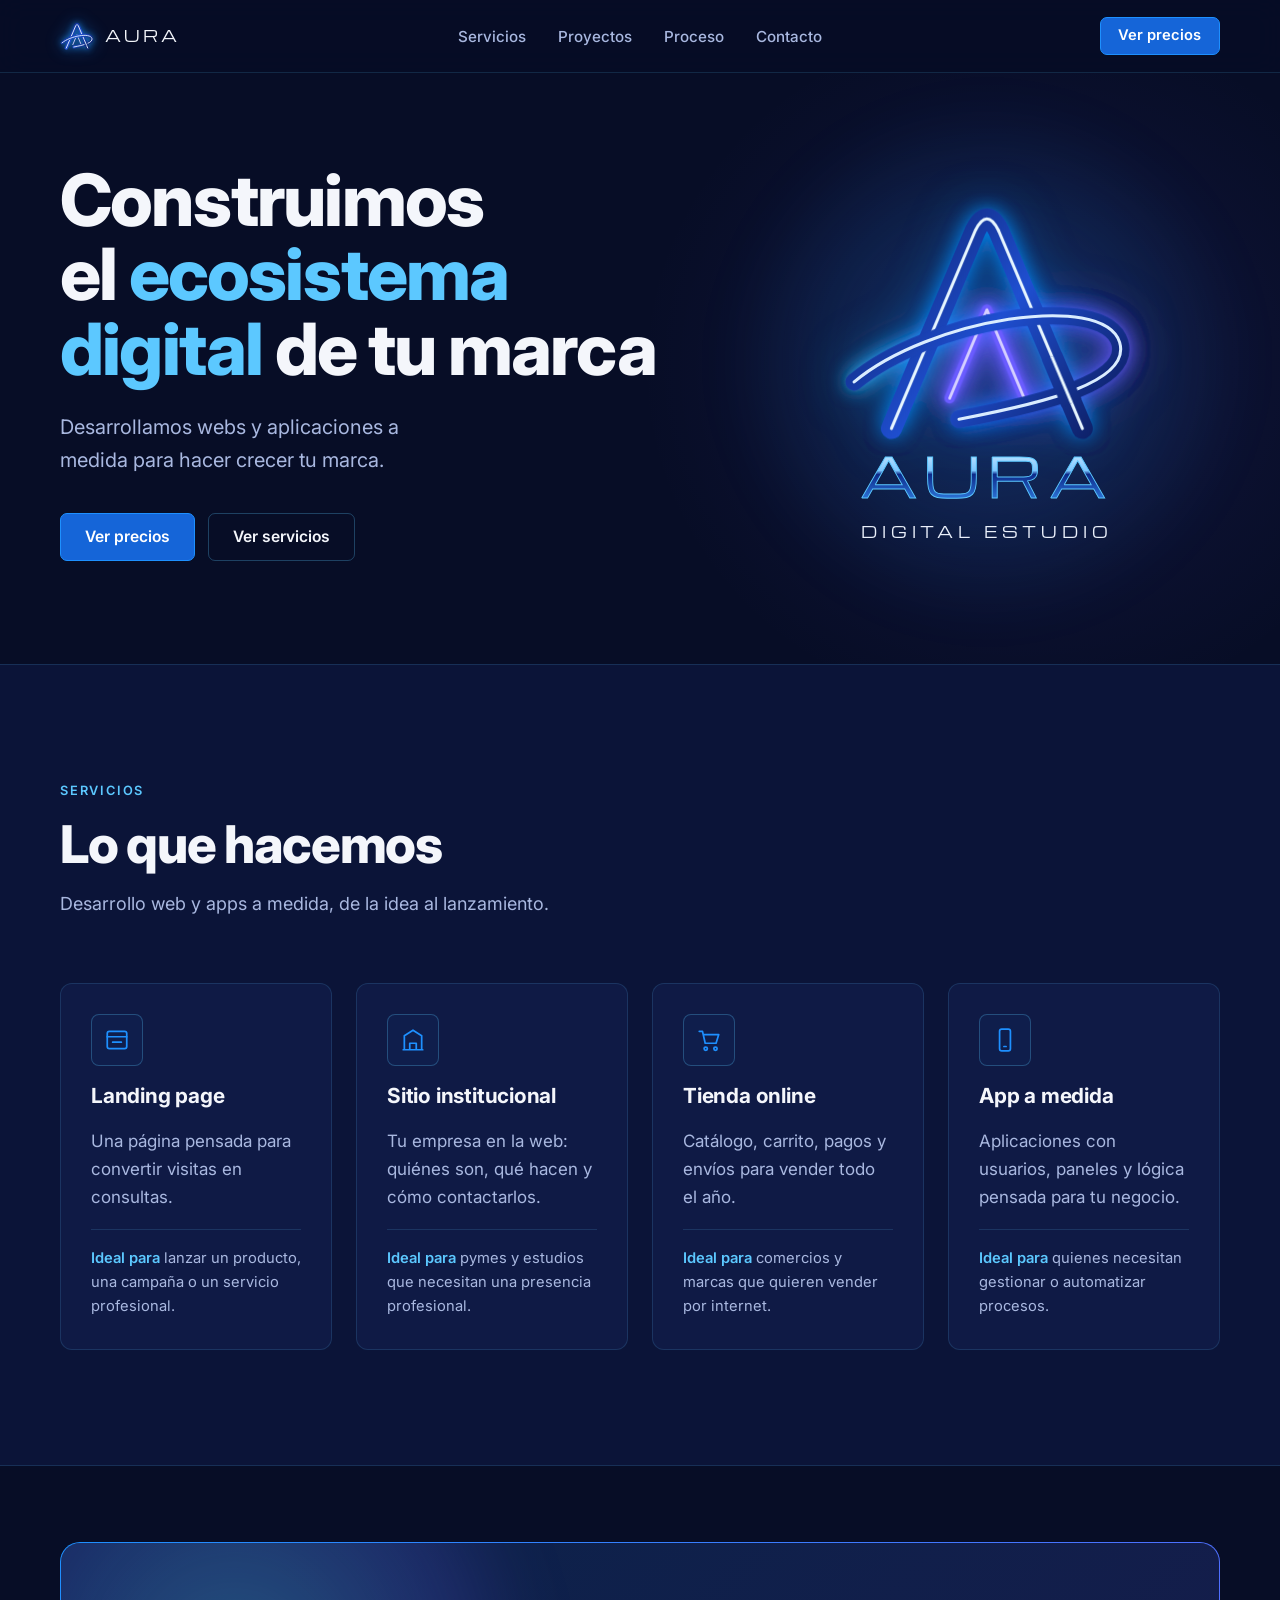
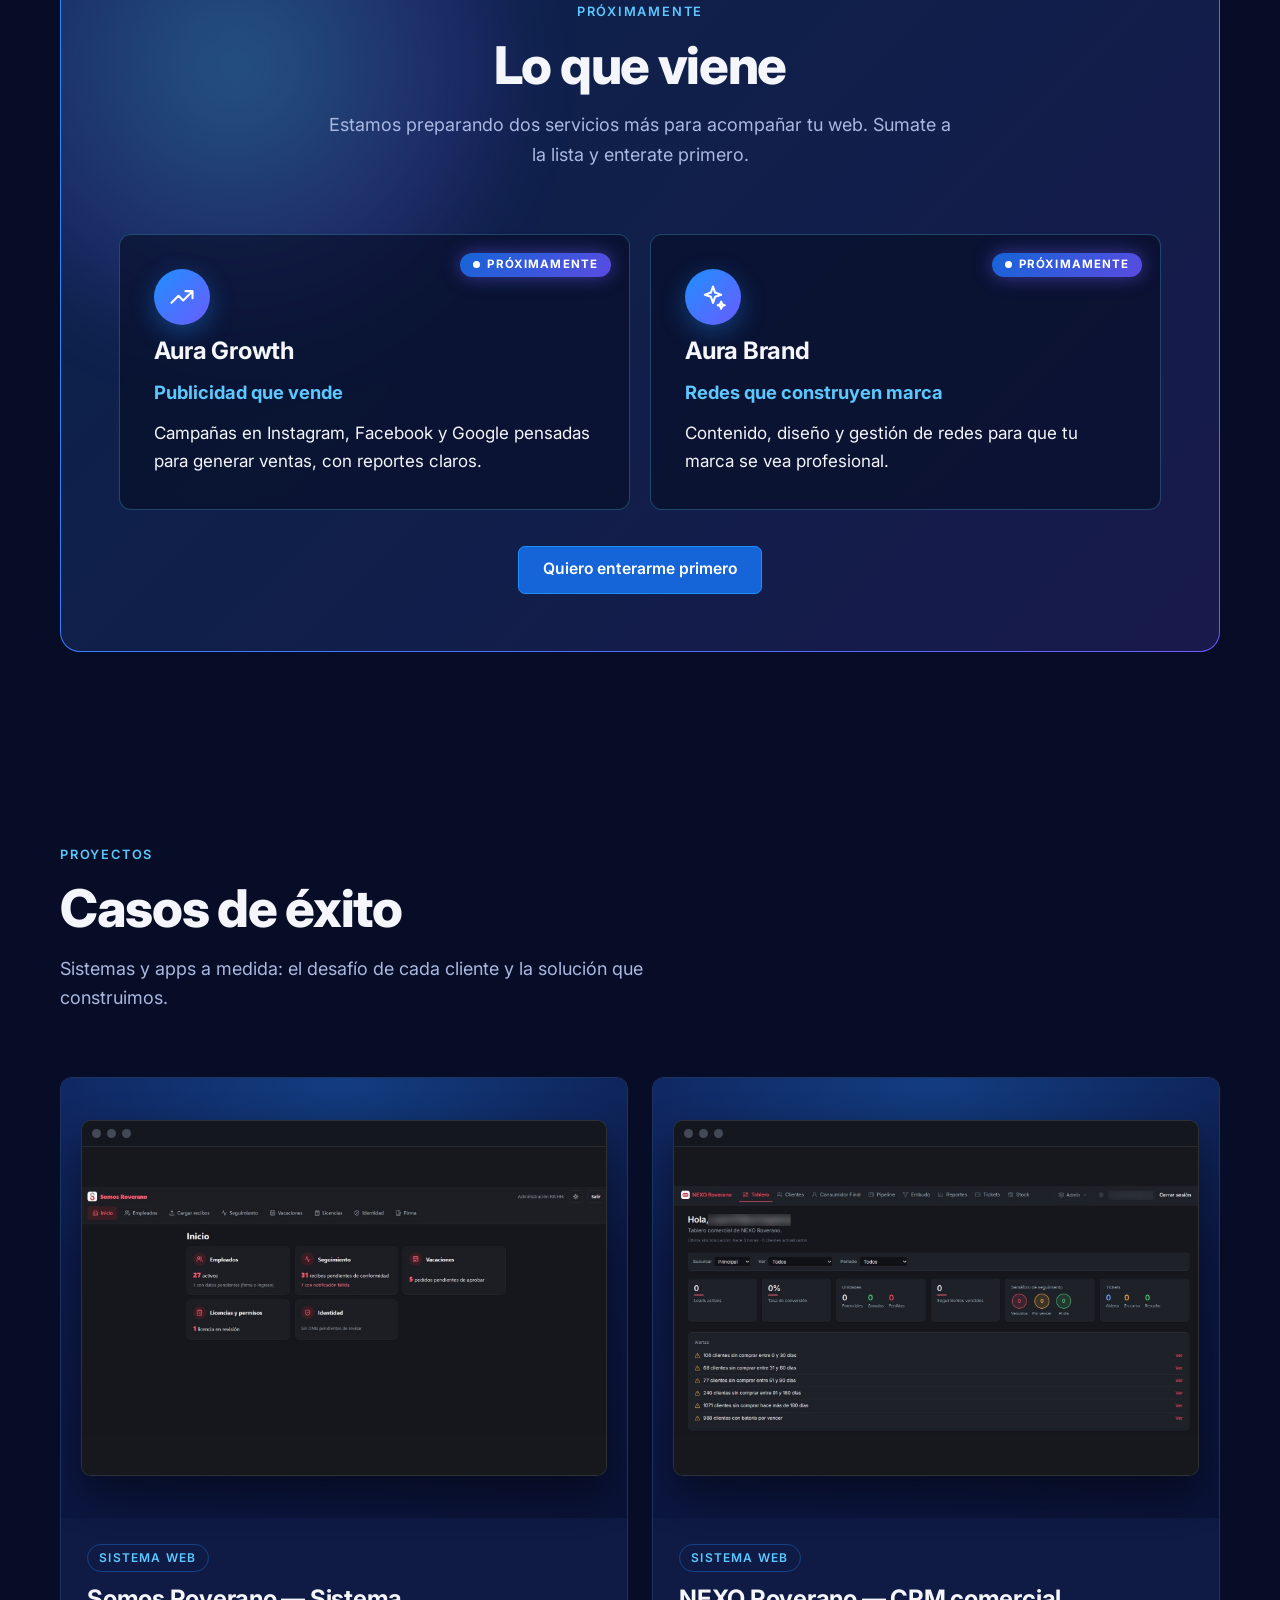
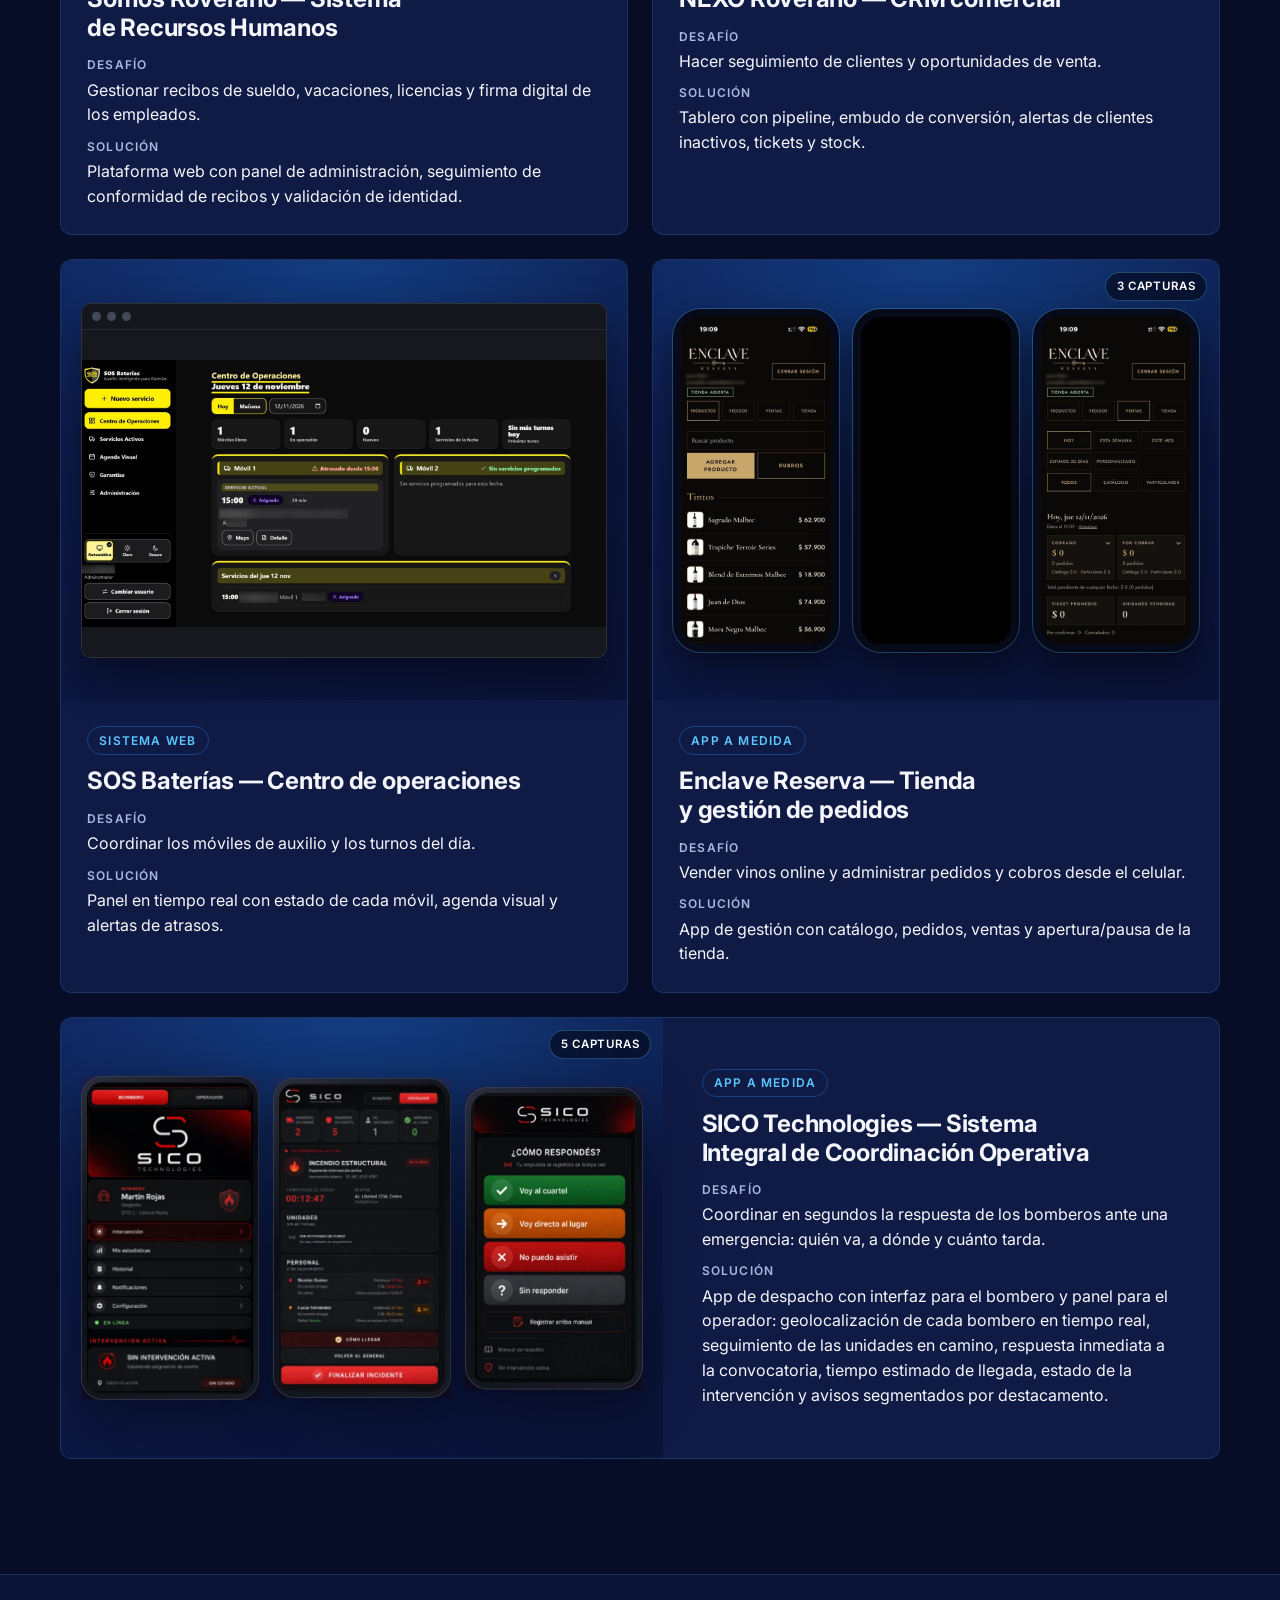
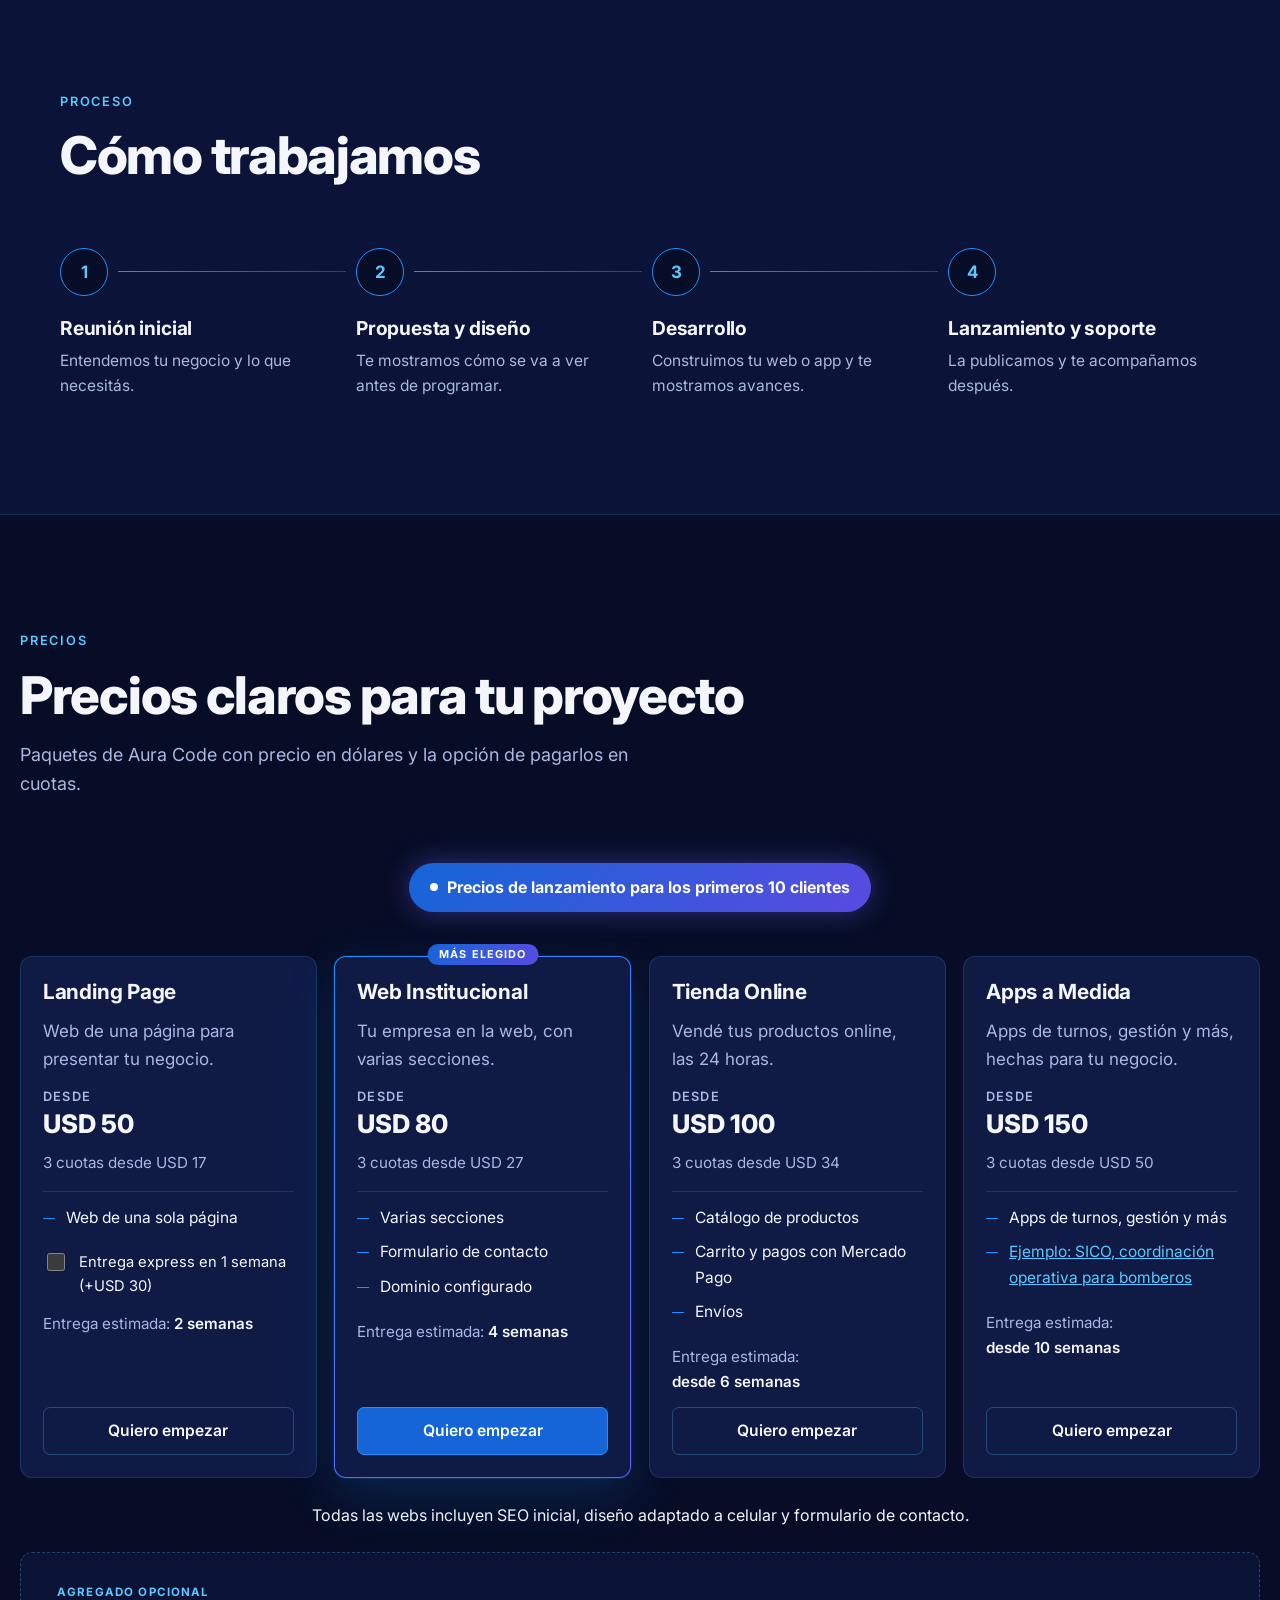
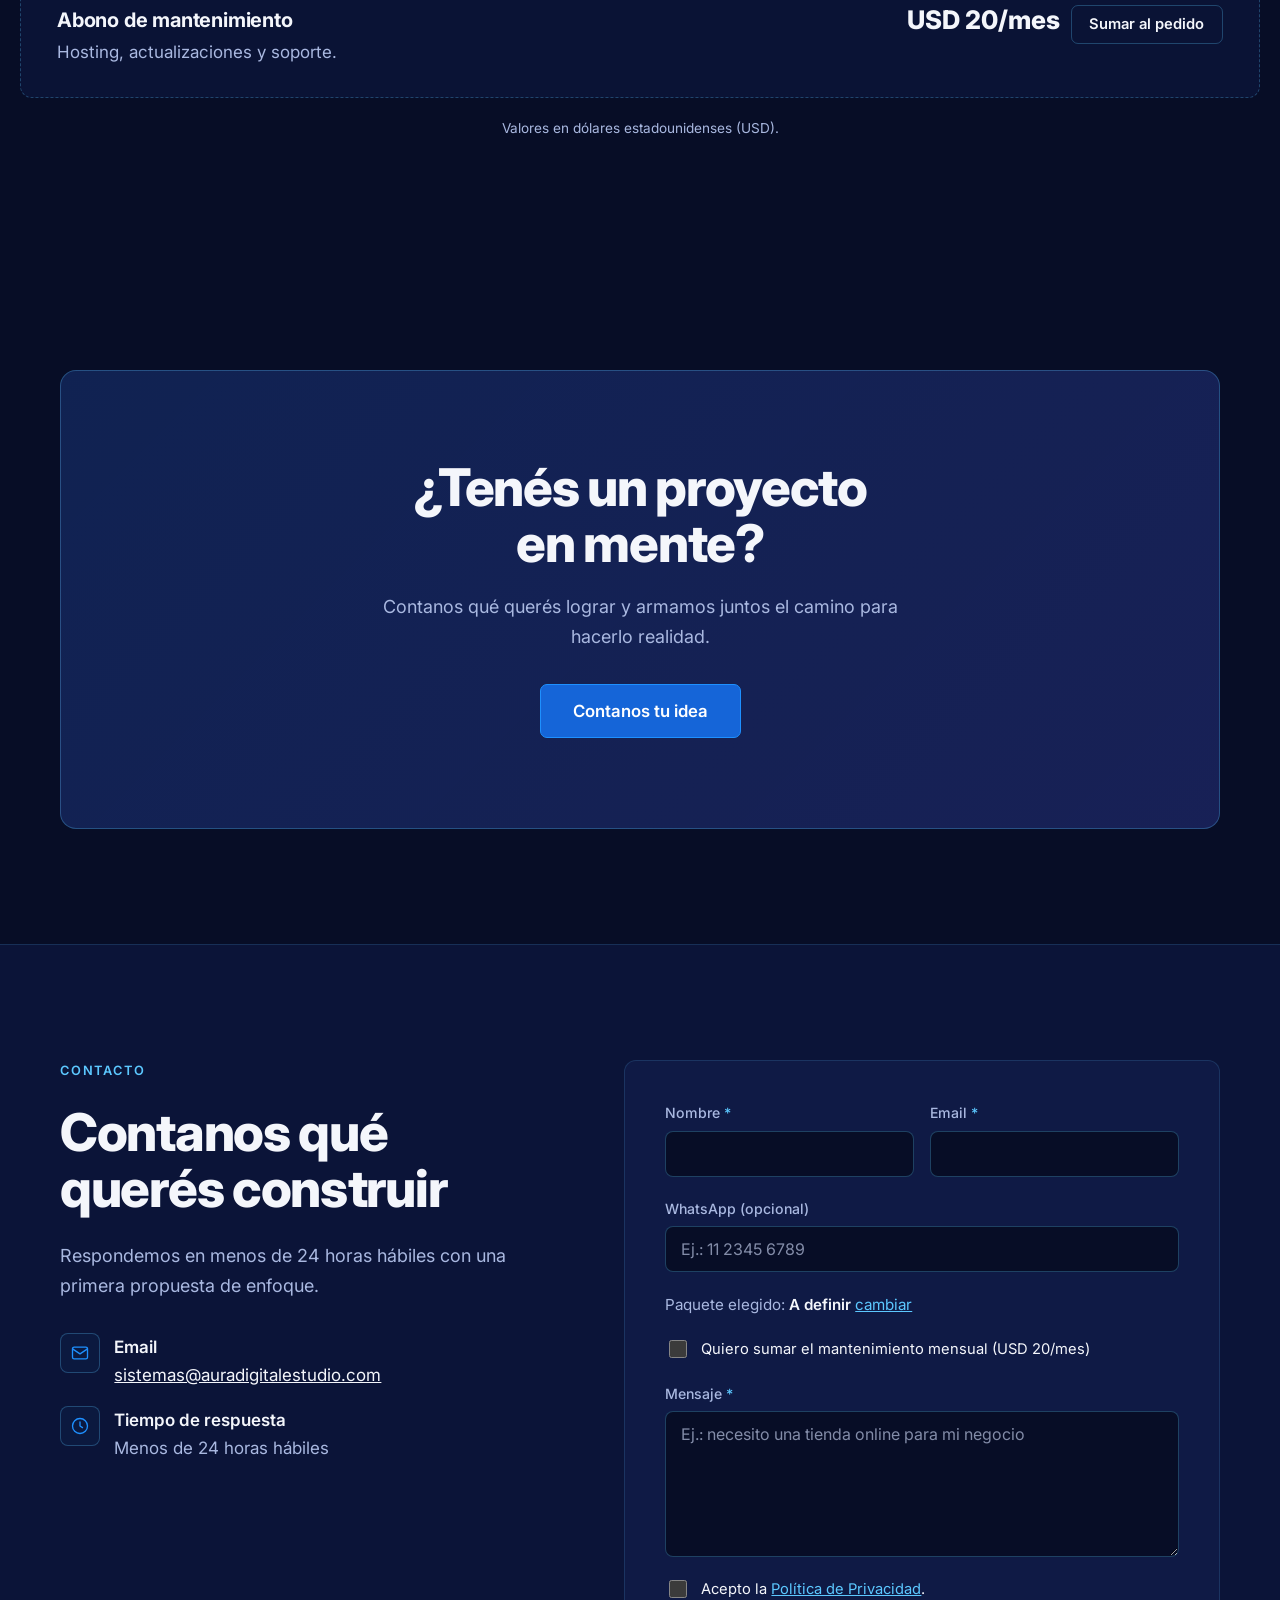
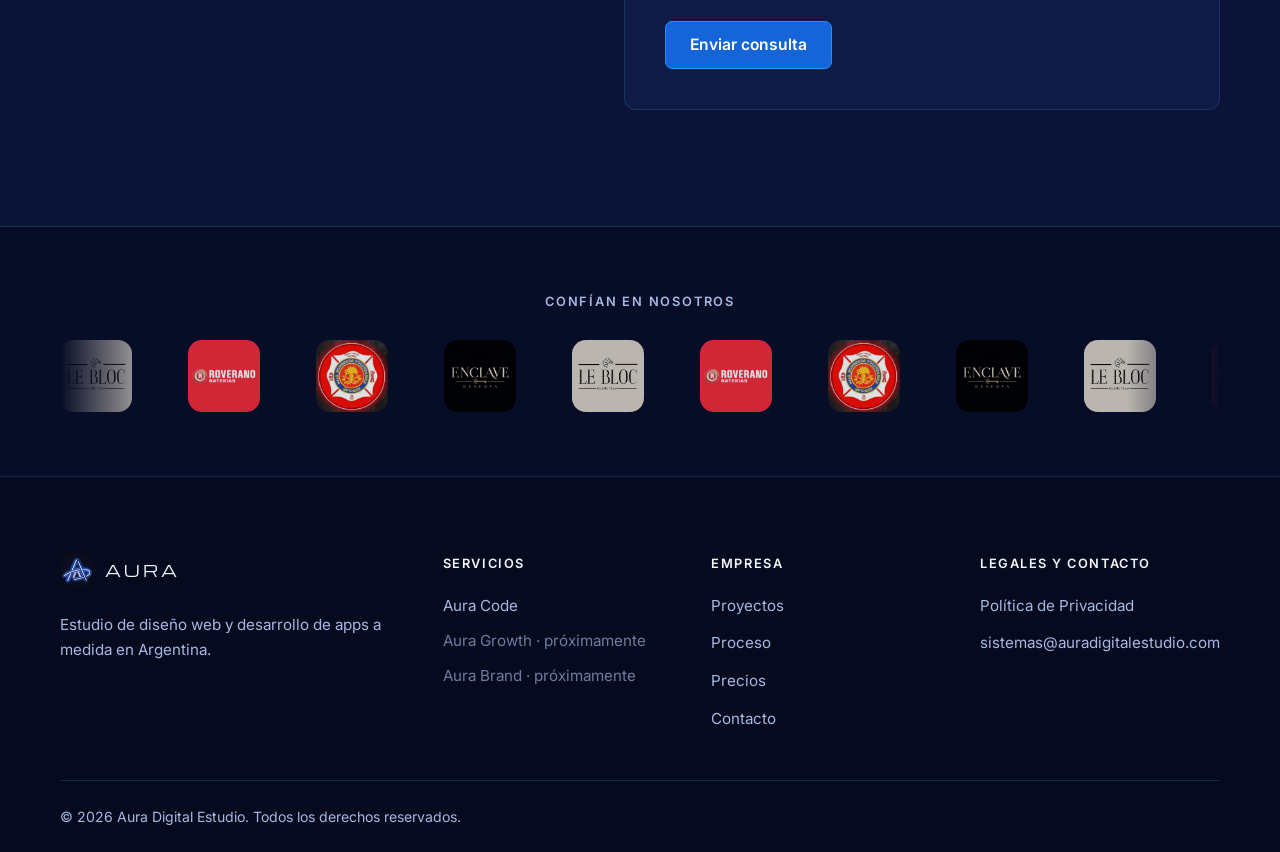
==== commit f4ec9e5a: "Precios: nuevos valores (desde USD 50/80/100/150), mantenimiento USD 20/mes y conversión al dólar of" ====
--- a/index.html
+++ b/index.html
@@ -60,7 +60,7 @@
   }
 }
 </script>
-<script src="js/app.js?v=27" defer></script>
+<script src="js/app.js?v=31" defer></script>
 </head>
 <body>
 <a class="skip" href="#contenido">Saltar al contenido</a>
@@ -360,7 +360,7 @@
             <p class="field-err" id="e-wa" role="alert"></p>
           </div>
           <p class="pack">Paquete elegido: <b id="c-pack-name">A definir</b> <a href="#precios" id="c-pack-change">cambiar</a></p>
-          <label class="consent" for="c-mant"><input type="checkbox" id="c-mant"><span>Quiero sumar el mantenimiento mensual (<span id="c-mant-ars">$20.000</span>/mes)</span></label>
+          <label class="consent" for="c-mant"><input type="checkbox" id="c-mant"><span>Quiero sumar el mantenimiento mensual (<span id="c-mant-txt">USD 20/mes</span>)</span></label>
           <div>
             <label for="c-msg"><span>Mensaje <span class="req" aria-hidden="true">*</span></span><textarea id="c-msg" rows="6" required placeholder="Ej.: necesito una tienda online para mi negocio" aria-describedby="e-msg"></textarea></label>
             <p class="field-err" id="e-msg" role="alert"></p>
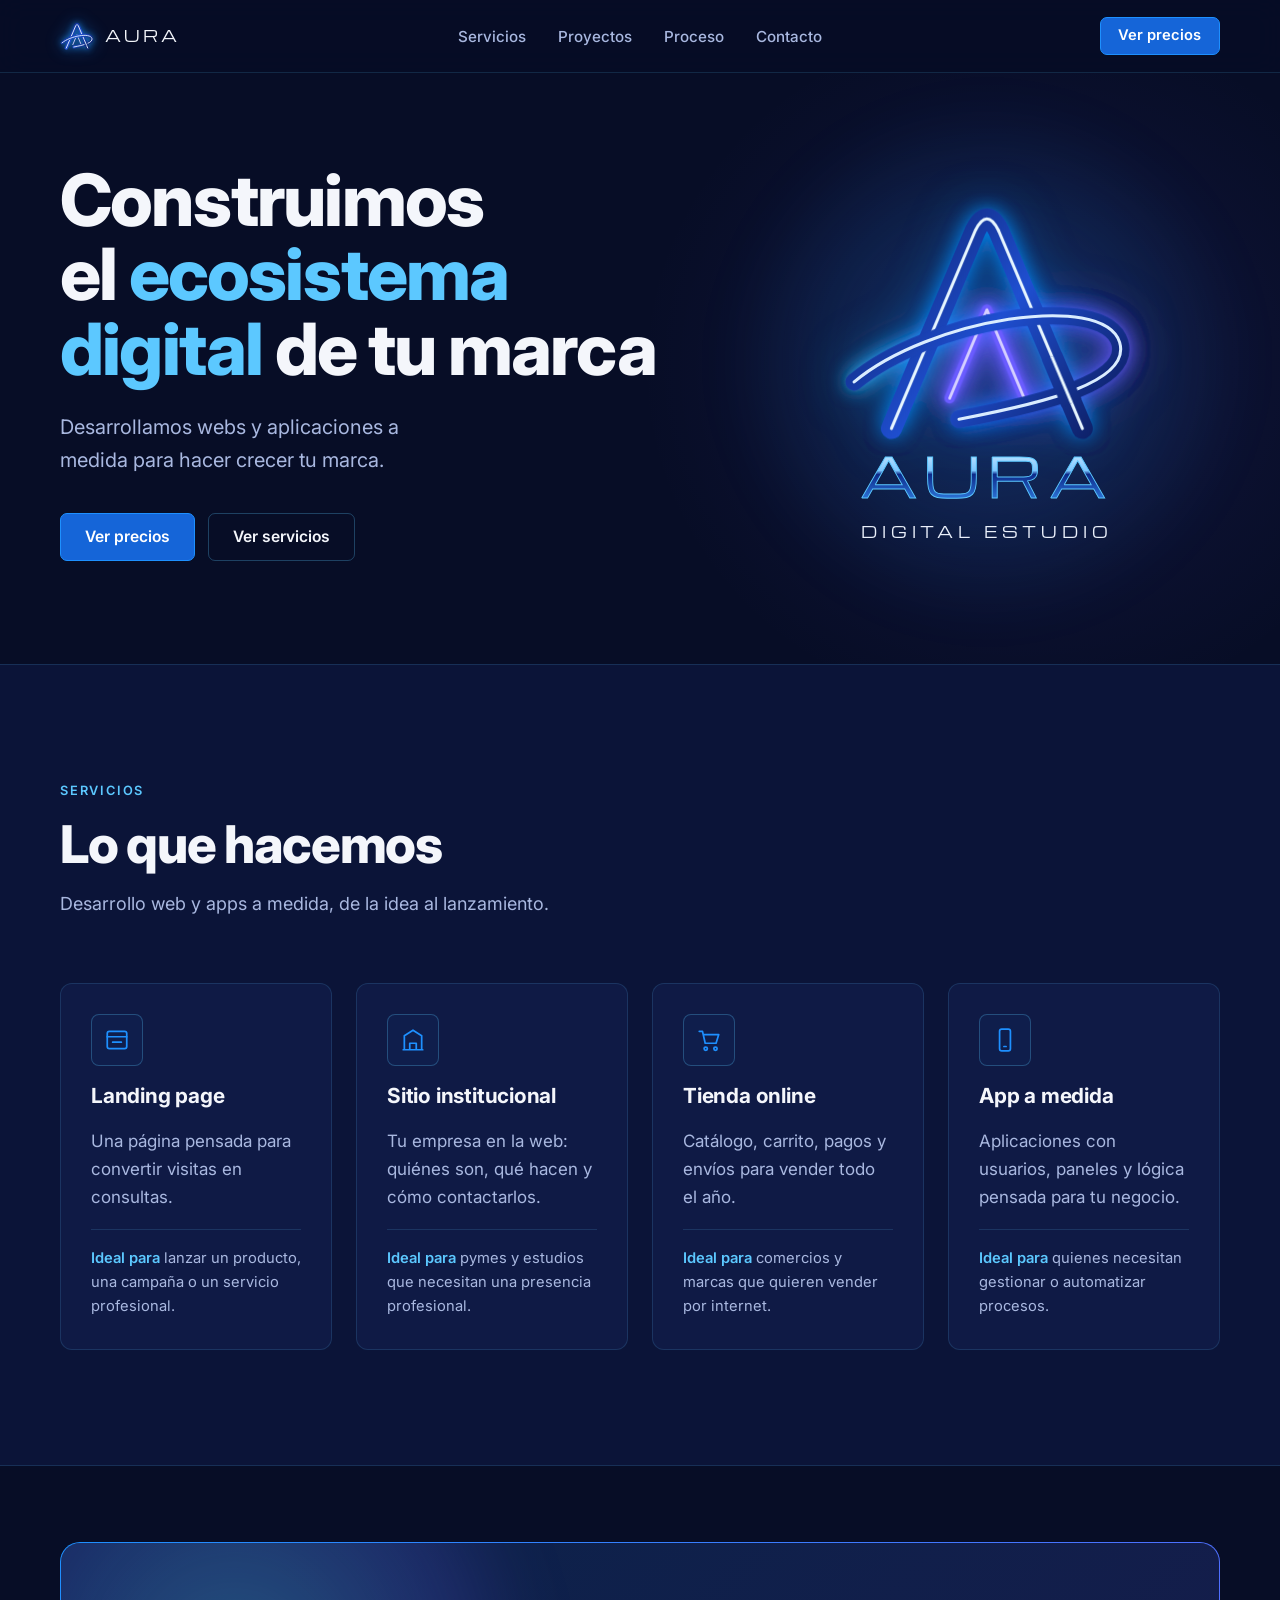
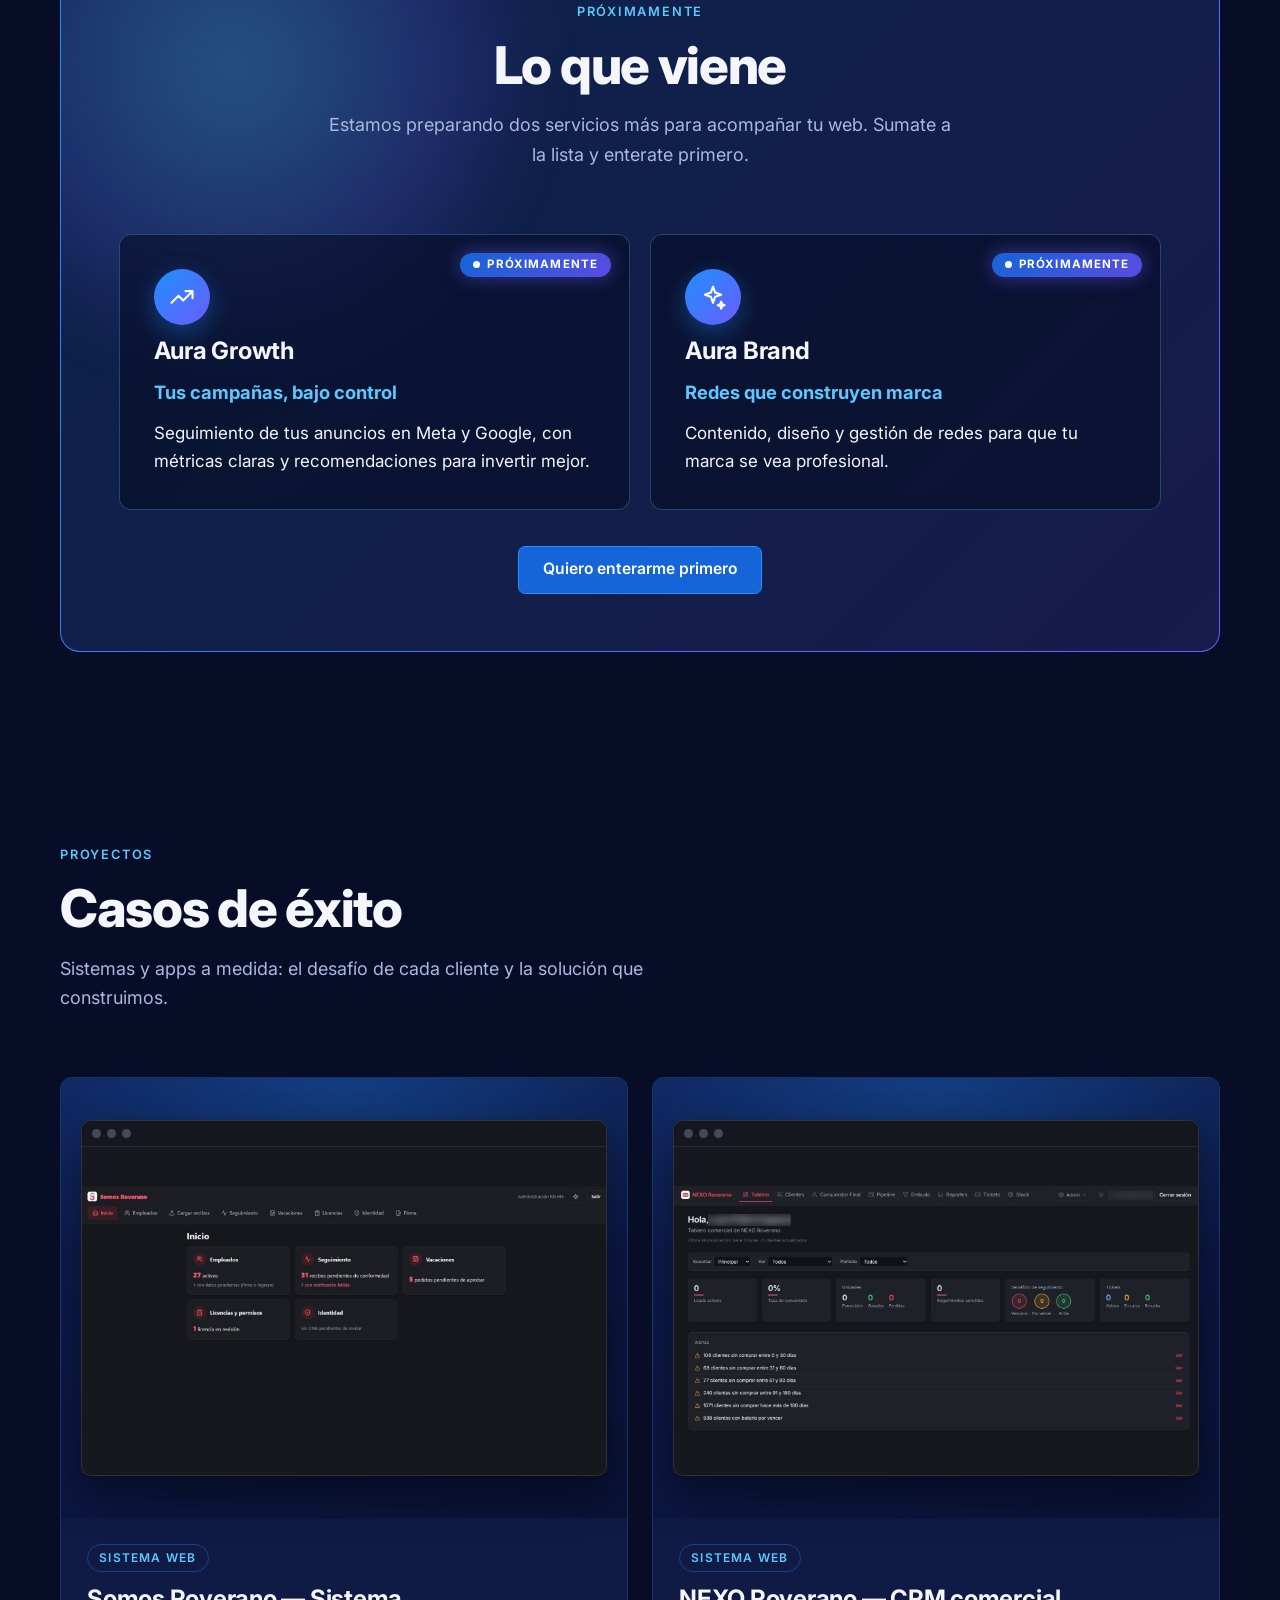
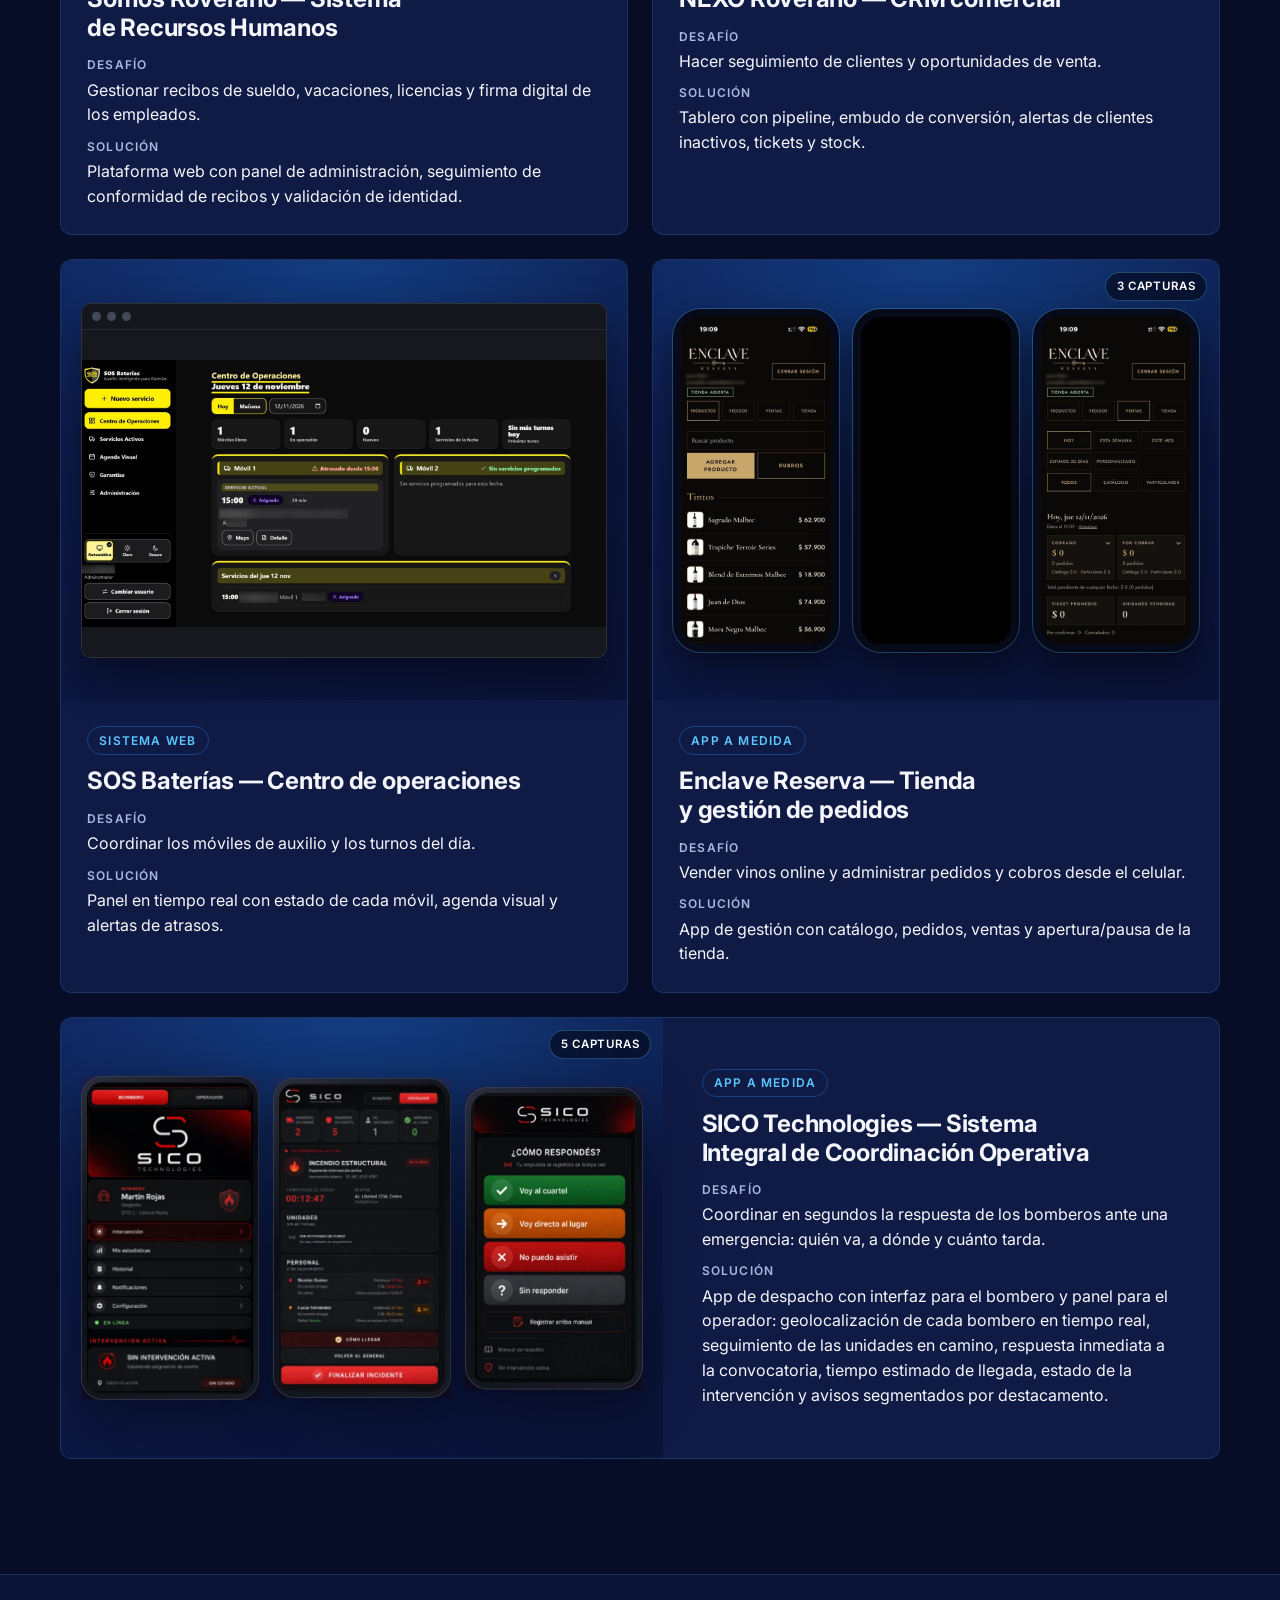
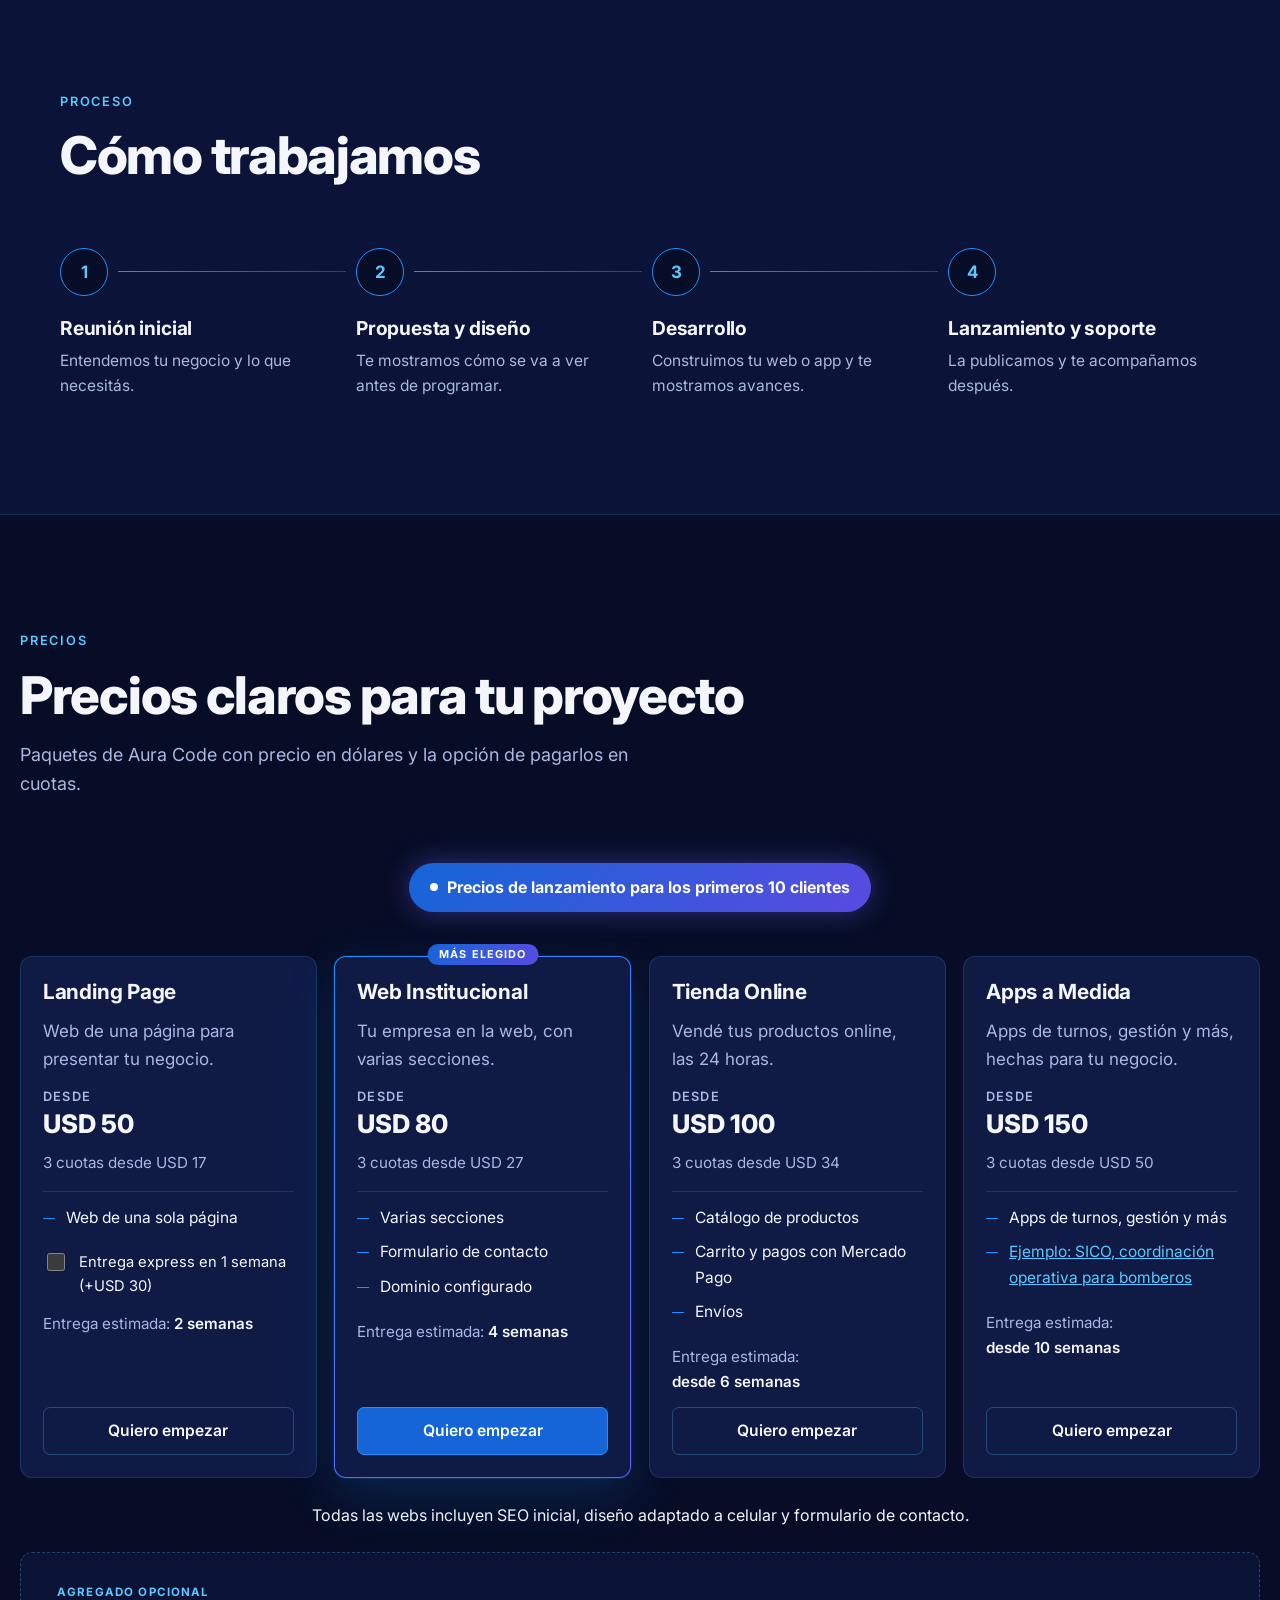
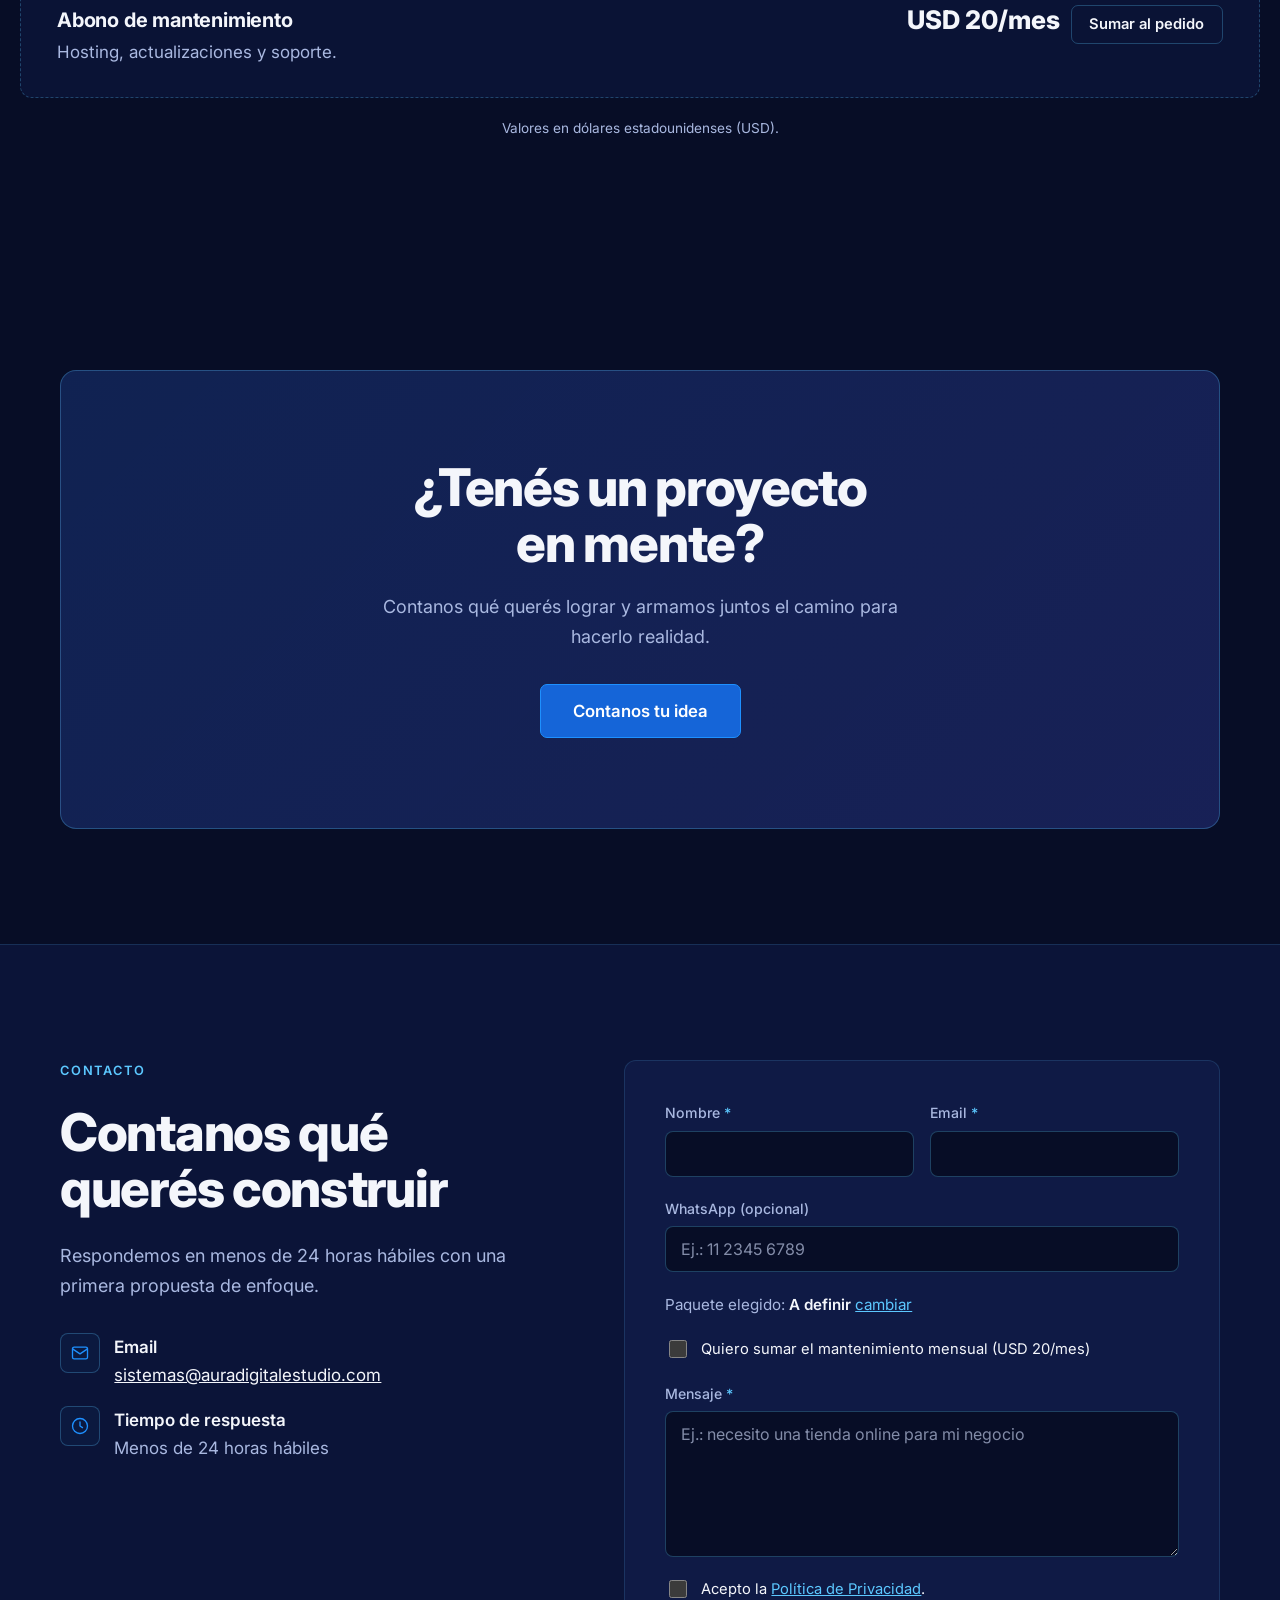
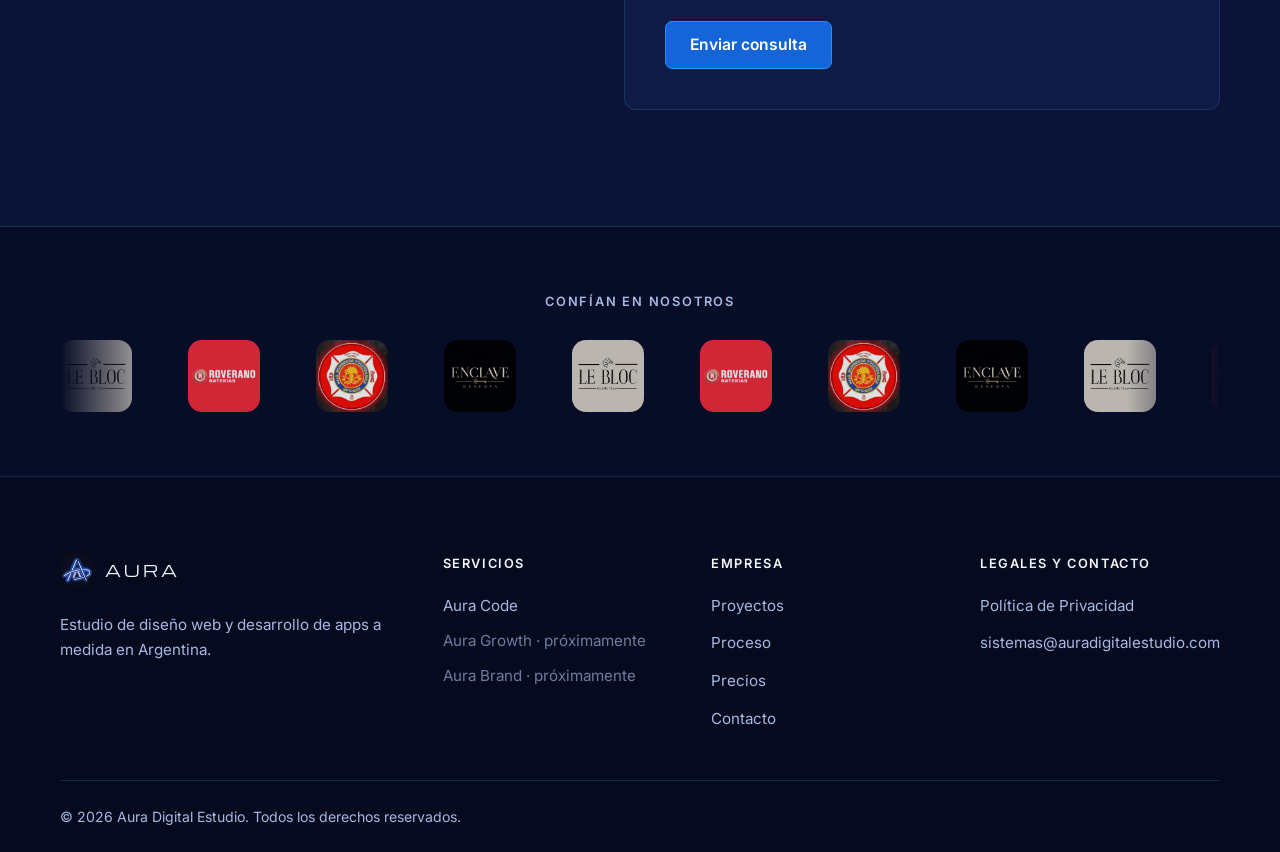
==== commit a1577db6: "Aura Growth: nuevo subtítulo y descripción en 'Lo que viene' Co-Authored-By: Claude Sonnet 5.5 <nore" ====
--- a/index.html
+++ b/index.html
@@ -230,8 +230,8 @@
             <span class="soon-pill"><i aria-hidden="true"></i>Próximamente</span>
             <span class="gico"><svg viewBox="0 0 24 24" aria-hidden="true" focusable="false"><path d="M3 17l6-6 4 4 8-8M15 7h6v6"/></svg></span>
             <h3>Aura Growth</h3>
-            <p class="tagline">Publicidad que vende</p>
-            <p>Campañas en Instagram, Facebook y Google pensadas para generar ventas, con reportes claros.</p>
+            <p class="tagline">Tus campañas, bajo control</p>
+            <p>Seguimiento de tus anuncios en Meta y Google, con métricas claras y recomendaciones para invertir mejor.</p>
           </article>
           <article class="soon-card" data-soon-card data-servicio="Brand">
             <span class="soon-pill"><i aria-hidden="true"></i>Próximamente</span>
